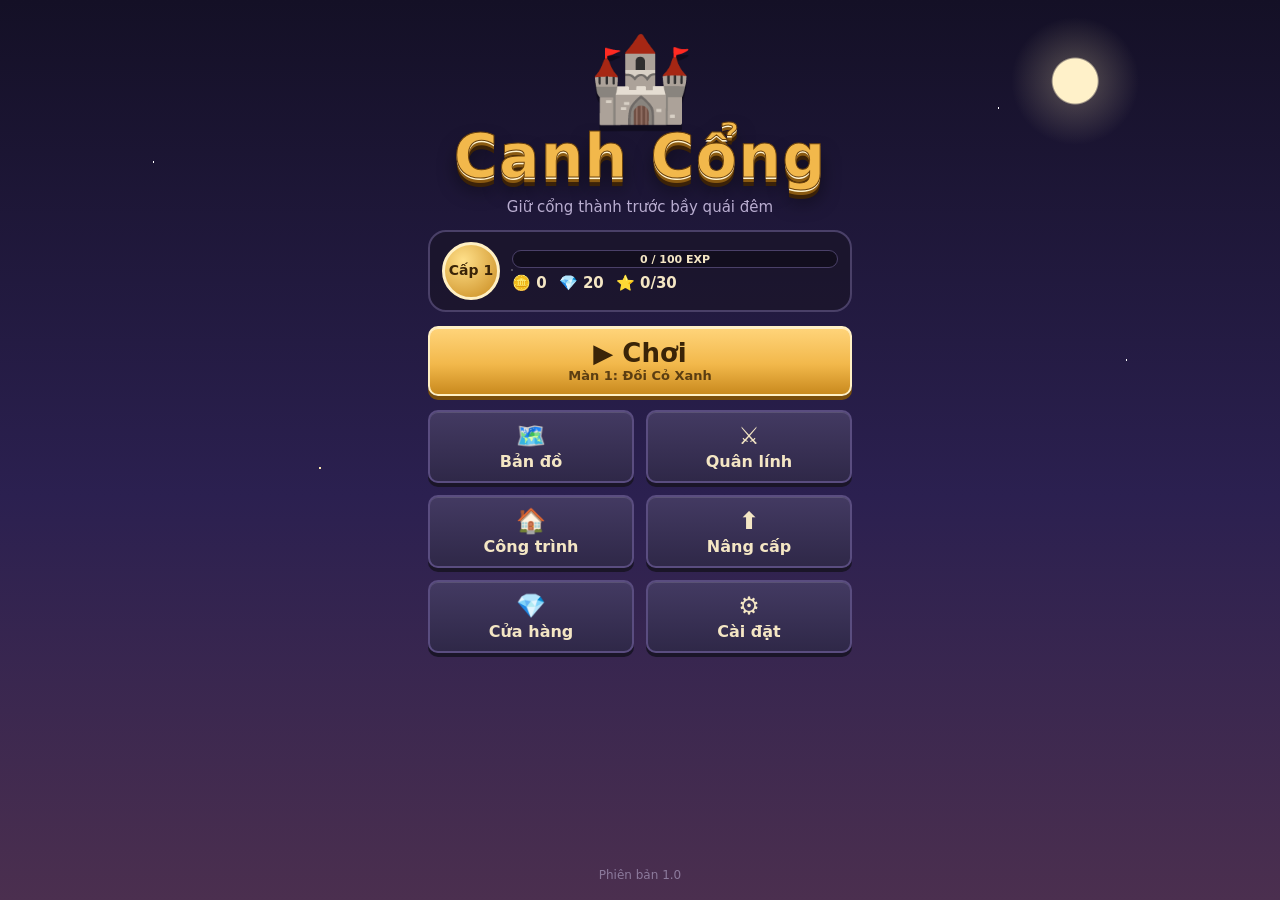
==== index.html @ d845ac56 "Add files via upload" ====
<!DOCTYPE html>
<html lang="vi">
<head>
  <meta charset="UTF-8">
  <meta name="viewport" content="width=device-width, initial-scale=1, maximum-scale=1, user-scalable=no, viewport-fit=cover">
  <meta name="theme-color" content="#1a1528">
  <meta name="description" content="Canh Cổng – game thủ thành chơi trên điện thoại">
  <meta name="mobile-web-app-capable" content="yes">
  <meta name="apple-mobile-web-app-capable" content="yes">
  <meta name="apple-mobile-web-app-status-bar-style" content="black-translucent">
  <meta name="apple-mobile-web-app-title" content="Canh Cổng">
  <title>Canh Cổng – Thủ Thành</title>
  <link rel="manifest" href="manifest.json">
  <link rel="icon" type="image/png" href="assets/icons/icon-192.png">
  <link rel="apple-touch-icon" href="assets/icons/icon-192.png">
  <link rel="stylesheet" href="style.css">
</head>
<body>
<div id="app">

  <!-- ============ MENU CHÍNH ============ -->
  <section id="screen-menu" class="screen active">
    <div class="sky"></div>
    <div class="menu-inner">
      <div class="logo">
        <div class="logo-gate">🏰</div>
        <h1>Canh Cổng</h1>
        <p class="subtitle">Giữ cổng thành trước bầy quái đêm</p>
      </div>
      <div class="player-card" id="menu-player"></div>
      <button class="btn btn-gold btn-play" data-action="play">
        <span>▶ Chơi</span><small id="play-sub"></small>
      </button>
      <div class="menu-grid">
        <button class="btn" data-action="open" data-target="screen-map"><span class="mi">🗺️</span>Bản đồ</button>
        <button class="btn" data-action="open" data-target="screen-units"><span class="mi">⚔️</span>Quân lính</button>
        <button class="btn" data-action="open" data-target="screen-buildings"><span class="mi">🏠</span>Công trình</button>
        <button class="btn" data-action="open" data-target="screen-upgrade"><span class="mi">⬆️</span>Nâng cấp</button>
        <button class="btn" data-action="open" data-target="screen-shop"><span class="mi">💎</span>Cửa hàng</button>
        <button class="btn" data-action="open" data-target="screen-settings"><span class="mi">⚙️</span>Cài đặt</button>
      </div>
      <p class="version">Phiên bản 1.0</p>
    </div>
  </section>

  <!-- ============ CÁC MÀN HÌNH PHỤ ============ -->
  <section id="screen-map" class="screen">
    <header class="screen-header"><button class="btn-back" data-action="back" aria-label="Quay lại">←</button><h2>Bản đồ chiến dịch</h2><div class="res-bar"></div></header>
    <div class="screen-body"><div class="stage-grid" id="map-list"></div></div>
  </section>

  <section id="screen-units" class="screen">
    <header class="screen-header"><button class="btn-back" data-action="back" aria-label="Quay lại">←</button><h2>Quân lính</h2><div class="res-bar"></div></header>
    <div class="screen-body" id="units-list"></div>
  </section>

  <section id="screen-buildings" class="screen">
    <header class="screen-header"><button class="btn-back" data-action="back" aria-label="Quay lại">←</button><h2>Công trình</h2><div class="res-bar"></div></header>
    <div class="screen-body" id="buildings-list"></div>
  </section>

  <section id="screen-upgrade" class="screen">
    <header class="screen-header"><button class="btn-back" data-action="back" aria-label="Quay lại">←</button><h2>Nâng cấp</h2><div class="res-bar"></div></header>
    <div class="screen-body" id="upgrade-list"></div>
  </section>

  <section id="screen-shop" class="screen">
    <header class="screen-header"><button class="btn-back" data-action="back" aria-label="Quay lại">←</button><h2>Cửa hàng</h2><div class="res-bar"></div></header>
    <div class="screen-body" id="shop-list"></div>
  </section>

  <section id="screen-settings" class="screen">
    <header class="screen-header"><button class="btn-back" data-action="back" aria-label="Quay lại">←</button><h2>Cài đặt</h2><div class="res-bar"></div></header>
    <div class="screen-body" id="settings-list"></div>
  </section>

  <!-- ============ TRONG TRẬN ============ -->
  <section id="screen-game" class="screen">
    <div id="hud-top">
      <div class="hud-hp"><span class="hud-ic">❤️</span>
        <div class="hpbar"><div class="hpbar-fill" id="hud-hp-fill"></div><span id="hud-hp-text">0/0</span></div>
      </div>
      <div class="hud-stat"><span class="hud-ic">🪙</span><b id="hud-gold">0</b></div>
      <div class="hud-stat"><span class="hud-ic">🌊</span><b id="hud-wave">0/0</b></div>
      <button class="hud-btn" id="btn-speed" data-action="speed" aria-label="Tốc độ">1x</button>
      <button class="hud-btn" id="btn-pause" data-action="pause" aria-label="Tạm dừng">⏸</button>
    </div>
    <div id="canvas-wrap">
      <canvas id="game-canvas"></canvas>
      <div id="wave-call" class="hidden"><button data-action="next-wave">⚔️ Gọi đợt sớm <small id="wave-countdown"></small></button></div>
      <div id="hint" class="hidden"></div>
      <div id="wave-banner"></div>
      <div id="boss-banner" class="hidden"></div>
    </div>
    <div id="hud-bottom">
      <div class="skill-row" id="skill-row"></div>
      <div class="unit-row" id="unit-row"></div>
    </div>
  </section>

  <!-- ============ LỚP PHỦ ============ -->
  <div id="overlay-pause" class="overlay hidden">
    <div class="panel">
      <h2>Tạm dừng</h2>
      <div class="col">
        <button class="btn btn-gold btn-big" data-action="resume">▶ Tiếp tục</button>
        <button class="btn" data-action="restart">↻ Chơi lại</button>
        <button class="btn" data-action="pause-settings">⚙️ Cài đặt</button>
        <button class="btn" data-action="home">🏠 Về menu</button>
      </div>
    </div>
  </div>

  <div id="overlay-result" class="overlay hidden"><div class="panel result" id="result-panel"></div></div>

  <div id="sheet" class="sheet-backdrop hidden"><div class="sheet" id="sheet-content"></div></div>

  <div id="confirm" class="overlay hidden">
    <div class="panel">
      <h2>Xác nhận</h2>
      <p id="confirm-text"></p>
      <div class="row">
        <button class="btn btn-danger" data-action="confirm-yes">Xoá</button>
        <button class="btn" data-action="confirm-no">Huỷ</button>
      </div>
    </div>
  </div>

  <div id="toast"></div>
</div>

<!-- Thứ tự nạp: dữ liệu → hệ thống → thực thể → giao diện → khởi động -->
<script src="js/config.js"></script>
<script src="js/save.js"></script>
<script src="js/player.js"></script>
<script src="js/audio.js"></script>
<script src="js/sprites.js"></script>
<script src="js/effects.js"></script>
<script src="js/map.js"></script>
<script src="js/gate.js"></script>
<script src="js/combat.js"></script>
<script src="js/enemies.js"></script>
<script src="js/units.js"></script>
<script src="js/buildings.js"></script>
<script src="js/waves.js"></script>
<script src="js/game.js"></script>
<script src="js/ui.js"></script>
<script src="js/main.js"></script>
</body>
</html>
---- style.css ----
/* =========================================================
 * CANH CỔNG – Giao diện
 * Chủ đề: pháo đài canh đêm – đá tím than, đèn lồng vàng, máu đỏ
 * ========================================================= */
:root {
  --ink: #1a1528;
  --stone: #2c2540;
  --stone-2: #3a3154;
  --stone-3: #4a4068;
  --lantern: #f2b84b;
  --lantern-deep: #c98a1e;
  --ember: #e6533c;
  --moss: #5f9b46;
  --frost: #8fd3ff;
  --parch: #f4e6c4;
  --muted: #b9add0;
  --radius-lg: 18px;
  --radius-sm: 10px;
  --font: "Nunito", "Segoe UI", system-ui, -apple-system, Roboto, "Helvetica Neue", Arial, sans-serif;
  --safe-t: env(safe-area-inset-top, 0px);
  --safe-b: env(safe-area-inset-bottom, 0px);
}

* { box-sizing: border-box; -webkit-tap-highlight-color: transparent; }
html, body {
  margin: 0; height: 100%; overflow: hidden; background: var(--ink); color: var(--parch);
  font-family: var(--font); overscroll-behavior: none;
  -webkit-user-select: none; user-select: none; -webkit-touch-callout: none;
}
body { position: fixed; inset: 0; }
#app { position: absolute; inset: 0; }
button { font-family: inherit; color: inherit; touch-action: manipulation; }
.hidden { display: none !important; }

/* ---------------- Màn hình ---------------- */
.screen { position: absolute; inset: 0; display: none; flex-direction: column; }
.screen.active { display: flex; }

/* ---------------- Nút chung ---------------- */
.btn {
  min-height: 48px; padding: 10px 16px; border-radius: var(--radius-sm);
  border: 2px solid #5a4d80; background: linear-gradient(#433a62, #2f2848);
  font-weight: 800; font-size: 16px; cursor: pointer; width: 100%;
  box-shadow: 0 4px 0 #1a1528, inset 0 1px 0 rgba(255,255,255,.12);
  transition: transform .06s;
}
.btn:active:not(:disabled) { transform: translateY(3px); box-shadow: 0 1px 0 #1a1528; }
.btn:disabled { opacity: .45; cursor: not-allowed; }
.btn:focus-visible, .ubtn:focus-visible, .sbtn:focus-visible { outline: 3px solid var(--frost); outline-offset: 2px; }
.btn-gold { background: linear-gradient(#ffd47a, var(--lantern) 55%, var(--lantern-deep)); border-color: #fff0c4; color: #3a2408; box-shadow: 0 4px 0 #7a4f0c, inset 0 1px 0 rgba(255,255,255,.6); }
.btn-gem { background: linear-gradient(#7fd3ff, #3d8bd9); border-color: #cdeeff; color: #08223a; width: auto; min-width: 86px; box-shadow: 0 4px 0 #17406a; }
.btn-danger { background: linear-gradient(#f07a63, var(--ember)); border-color: #ffc2b4; color: #fff; box-shadow: 0 4px 0 #7a2416; }
.btn-ghost { background: transparent; border-color: transparent; box-shadow: none; color: var(--muted); }
.btn-big { min-height: 58px; font-size: 20px; }

/* ---------------- Menu chính ---------------- */
.sky {
  position: absolute; inset: 0; z-index: 0;
  background:
    radial-gradient(2px 2px at 12% 18%, #fff 50%, transparent 51%),
    radial-gradient(2px 2px at 78% 12%, #fff 50%, transparent 51%),
    radial-gradient(1.5px 1.5px at 40% 30%, #fff 50%, transparent 51%),
    radial-gradient(1.5px 1.5px at 88% 40%, #fff 50%, transparent 51%),
    radial-gradient(2px 2px at 25% 52%, #ffe9b0 50%, transparent 51%),
    radial-gradient(1.5px 1.5px at 62% 60%, #fff 50%, transparent 51%),
    radial-gradient(circle at 84% 9%, #fff1c9 0 22px, rgba(255,236,180,.18) 24px, transparent 64px),
    linear-gradient(#141026 0%, #2b2050 55%, #4b2f4f 100%);
}
.menu-inner {
  position: relative; z-index: 1; flex: 1; overflow-y: auto;
  display: flex; flex-direction: column; align-items: center; gap: 14px;
  padding: calc(18px + var(--safe-t)) 18px calc(18px + var(--safe-b));
  width: 100%; max-width: 460px; margin: 0 auto;
}
.logo { text-align: center; margin-top: 2vh; }
.logo-gate { font-size: clamp(56px, 16vw, 84px); line-height: 1; filter: drop-shadow(0 6px 0 rgba(0,0,0,.35)); }
.logo h1 {
  margin: 6px 0 0; font-size: clamp(40px, 12vw, 60px); font-weight: 900; letter-spacing: .02em; line-height: 1;
  color: var(--lantern);
  text-shadow: 0 2px 0 #fff3cf, 0 5px 0 #8a5a12, 0 9px 0 #3b2208, 0 12px 18px rgba(0,0,0,.5);
  -webkit-text-stroke: 1px #6b420c;
}
.subtitle { margin: 12px 0 0; color: var(--muted); font-size: 15px; }

.player-card {
  width: 100%; display: flex; gap: 12px; align-items: center;
  background: rgba(26,21,40,.75); border: 2px solid var(--stone-3); border-radius: var(--radius-lg); padding: 10px 12px;
}
.pc-level {
  flex: none; width: 58px; height: 58px; border-radius: 50%; display: grid; place-items: center; text-align: center;
  background: radial-gradient(circle at 35% 30%, #ffe08a, var(--lantern-deep)); color: #3a2408; font-weight: 900; font-size: 14px; line-height: 1.1;
  border: 3px solid #fff0c4;
}
.pc-main { flex: 1; min-width: 0; }
.bar { position: relative; height: 18px; background: #120e1e; border-radius: 9px; overflow: hidden; border: 1px solid var(--stone-3); }
.bar-fill { height: 100%; background: linear-gradient(90deg, #6b5bd6, #a77bff); }
.bar span { position: absolute; inset: 0; display: grid; place-items: center; font-size: 11px; font-weight: 800; }
.pc-res { display: flex; gap: 12px; margin-top: 6px; font-weight: 800; font-size: 15px; flex-wrap: wrap; }

.btn-play { display: flex; flex-direction: column; align-items: center; min-height: 70px; font-size: 26px; font-weight: 900; }
.btn-play small { font-size: 13px; font-weight: 700; opacity: .8; }
.menu-grid { width: 100%; display: grid; grid-template-columns: 1fr 1fr; gap: 12px; }
.menu-grid .btn { display: flex; flex-direction: column; align-items: center; gap: 2px; min-height: 72px; }
.mi { font-size: 24px; }
.version { color: var(--muted); font-size: 12px; opacity: .6; margin: auto 0 0; }

/* ---------------- Màn hình phụ ---------------- */
.screen:not(#screen-menu):not(#screen-game) { background: linear-gradient(#211a35, var(--ink)); }
.screen-header {
  display: flex; align-items: center; gap: 10px; flex: none;
  padding: calc(10px + var(--safe-t)) 12px 10px; background: var(--stone); border-bottom: 3px solid #120e1e;
}
.screen-header h2 { margin: 0; flex: 1; font-size: clamp(18px, 5vw, 22px); font-weight: 900; color: var(--lantern); white-space: nowrap; overflow: hidden; text-overflow: ellipsis; }
.btn-back { flex: none; width: 46px; height: 46px; border-radius: 12px; border: 2px solid var(--stone-3); background: var(--stone-2); font-size: 22px; font-weight: 900; cursor: pointer; }
.res-bar { display: flex; flex-direction: column; align-items: flex-end; font-weight: 800; font-size: 13px; line-height: 1.35; }
.screen-body {
  flex: 1; overflow-y: auto; -webkit-overflow-scrolling: touch; overscroll-behavior: contain;
  padding: 14px 14px calc(24px + var(--safe-b)); display: flex; flex-direction: column; gap: 12px;
  width: 100%; max-width: 640px; margin: 0 auto;
}

.card { background: var(--stone); border: 2px solid var(--stone-3); border-radius: var(--radius-lg); padding: 14px; display: flex; flex-direction: column; gap: 10px; }
.card h3 { margin: 0; font-size: 18px; font-weight: 900; }
.card-head { display: flex; gap: 12px; align-items: center; }
.token { flex: none; width: 52px; height: 52px; border-radius: 50%; display: grid; place-items: center; font-size: 28px; border: 3px solid var(--parch); box-shadow: 0 3px 0 rgba(0,0,0,.35); }
.token.square { border-radius: 14px; }
.muted { margin: 2px 0 0; color: var(--muted); font-size: 13px; }
.desc { margin: 0; font-size: 14px; line-height: 1.45; }
.small { margin: 0; font-size: 13px; line-height: 1.55; color: #ddd2ee; }
.note { margin: 0; font-size: 13px; color: var(--muted); line-height: 1.5; }
.stats { display: grid; grid-template-columns: 1fr 1fr; gap: 6px; }
.stat { display: flex; justify-content: space-between; gap: 6px; background: #221c33; border-radius: 8px; padding: 6px 8px; font-size: 13px; }
.stat b em { color: #8ef08e; font-style: normal; }
.grow { flex: 1; min-width: 0; }
.row { display: flex; gap: 10px; }
.col { display: flex; flex-direction: column; gap: 10px; }
.shop-item { flex-direction: row; align-items: center; }

/* Bản đồ chiến dịch */
.stage-grid { display: grid; grid-template-columns: repeat(auto-fill, minmax(140px, 1fr)); gap: 12px; }
.stage-card {
  position: relative; display: flex; flex-direction: column; align-items: center; gap: 4px; padding: 14px 8px 12px;
  border-radius: var(--radius-lg); border: 2px solid var(--stone-3); background: linear-gradient(#3b3258, #2a2342);
  cursor: pointer; text-align: center; box-shadow: 0 4px 0 #120e1e;
}
.stage-card.cleared { border-color: #a7852e; }
.stage-card.locked { opacity: .5; cursor: not-allowed; }
.stage-no { position: absolute; top: 8px; left: 10px; font-weight: 900; color: var(--lantern); font-size: 15px; }
.stage-icon { font-size: 36px; }
.stage-name { font-weight: 900; font-size: 15px; }
.stage-meta { font-size: 12px; color: var(--muted); }
.stage-stars { font-size: 13px; letter-spacing: 1px; }

/* Cài đặt */
.setting-row { display: flex; justify-content: space-between; align-items: center; min-height: 52px; background: none; border: 0; font-size: 16px; font-weight: 800; cursor: pointer; padding: 4px 2px; border-bottom: 1px solid var(--stone-3); }
.setting-row:last-child { border-bottom: 0; }
.switch { width: 52px; height: 30px; border-radius: 15px; background: #514769; position: relative; transition: background .15s; }
.switch i { position: absolute; top: 3px; left: 3px; width: 24px; height: 24px; border-radius: 50%; background: #fff; transition: left .15s; }
.switch.on { background: var(--moss); }
.switch.on i { left: 25px; }

/* ---------------- Trong trận ---------------- */
#screen-game { background: #120e1e; }
#hud-top {
  flex: none; display: flex; align-items: center; gap: 6px;
  padding: calc(6px + var(--safe-t)) 8px 6px; background: linear-gradient(#2c2540, #221c33); border-bottom: 3px solid #120e1e;
}
.hud-hp { flex: 1.6; display: flex; align-items: center; gap: 4px; min-width: 0; }
.hud-ic { font-size: 18px; }
.hpbar { position: relative; flex: 1; height: 24px; border-radius: 12px; background: #120e1e; border: 2px solid var(--stone-3); overflow: hidden; min-width: 60px; }
.hpbar-fill { height: 100%; width: 100%; background: #5ad35a; transition: width .2s; }
#hud-hp-text { position: absolute; inset: 0; display: grid; place-items: center; font-size: 11px; white-space: nowrap; font-weight: 900; text-shadow: 0 1px 2px #000; }
.hud-stat { flex: 1; display: flex; align-items: center; justify-content: center; gap: 3px; background: #1a1528; border-radius: 12px; height: 32px; padding: 0 6px; font-size: 15px; min-width: 0; }
.hud-stat b { font-weight: 900; }
.hud-btn { flex: none; width: 42px; height: 40px; border-radius: 12px; border: 2px solid var(--stone-3); background: var(--stone-2); font-weight: 900; font-size: 16px; cursor: pointer; }
.hud-btn.on { background: var(--lantern); color: #3a2408; border-color: #fff0c4; }

#canvas-wrap { position: relative; flex: 1; min-height: 0; overflow: hidden; }
#game-canvas { position: absolute; inset: 0; display: block; touch-action: none; }

#wave-call { position: absolute; top: 10px; left: 50%; transform: translateX(-50%); z-index: 3; }
#wave-call button {
  min-height: 44px; padding: 8px 16px; border-radius: 22px; border: 2px solid #ffc2b4; cursor: pointer;
  background: linear-gradient(#f07a63, var(--ember)); color: #fff; font-weight: 900; font-size: 14px; white-space: nowrap; box-shadow: 0 4px 0 #7a2416;
  animation: nudge 1.4s ease-in-out infinite;
}
@keyframes nudge { 50% { transform: scale(1.06); } }
#hint {
  position: absolute; bottom: 10px; left: 50%; transform: translateX(-50%); z-index: 3; width: max-content; max-width: 92%;
  background: rgba(18,14,30,.85); border: 1px solid var(--stone-3); border-radius: 14px; padding: 8px 14px; font-size: 13px; font-weight: 700; text-align: center; pointer-events: none;
}
#wave-banner {
  position: absolute; top: 38%; left: 0; right: 0; text-align: center; z-index: 2; pointer-events: none;
  font-size: clamp(30px, 9vw, 48px); font-weight: 900; color: var(--lantern); opacity: 0;
  text-shadow: 0 3px 0 #6b420c, 0 6px 16px rgba(0,0,0,.6);
}
#wave-banner.show { animation: banner 1.4s ease-out forwards; }
@keyframes banner { 0% { opacity: 0; transform: scale(1.6); } 15% { opacity: 1; transform: scale(1); } 80% { opacity: 1; } 100% { opacity: 0; } }
#boss-banner {
  position: absolute; top: 30%; left: 0; right: 0; z-index: 4; pointer-events: none; text-align: center;
  padding: 16px; background: linear-gradient(90deg, transparent, rgba(120,20,60,.9), transparent);
  font-size: clamp(22px, 7vw, 34px); font-weight: 900; color: #ffd6e8; text-shadow: 0 2px 0 #3b0018;
}
#boss-banner small { display: block; font-size: 16px; color: #ffb3d1; }
#boss-banner.show { animation: boss 2.6s ease-out forwards; }
@keyframes boss { 0% { opacity: 0; transform: scaleY(0); } 10% { opacity: 1; transform: scaleY(1); } 20%, 40%, 60% { filter: brightness(1.6); } 30%, 50% { filter: brightness(1); } 85% { opacity: 1; } 100% { opacity: 0; } }

#hud-bottom {
  flex: none; padding: 6px 6px calc(6px + var(--safe-b)); background: linear-gradient(#221c33, #1a1528); border-top: 3px solid #120e1e;
  display: flex; flex-direction: column; gap: 6px;
}
.skill-row, .unit-row { display: grid; grid-auto-flow: column; grid-auto-columns: 1fr; gap: 6px; }
.sbtn, .ubtn {
  position: relative; overflow: hidden; display: flex; flex-direction: column; align-items: center; justify-content: center;
  border-radius: 12px; border: 2px solid var(--stone-3); background: var(--stone-2); cursor: pointer; padding: 2px; min-width: 0;
  box-shadow: 0 3px 0 #120e1e;
}
.sbtn { height: clamp(46px, 7vh, 56px); }
.ubtn { height: clamp(58px, 9.5vh, 76px); border-color: var(--c, var(--stone-3)); background: linear-gradient(#3e3560, #2c2540); }
.sbtn:active, .ubtn:active { transform: translateY(2px); box-shadow: 0 1px 0 #120e1e; }
.sbtn .ic { font-size: 20px; line-height: 1.1; }
.ubtn .ic { font-size: clamp(22px, 4vh, 30px); line-height: 1.1; }
.sbtn .nm, .ubtn .nm { font-size: 11px; font-weight: 800; white-space: nowrap; overflow: hidden; text-overflow: ellipsis; max-width: 100%; }
.ubtn .cost { font-size: 12px; font-weight: 900; color: var(--lantern); }
.ubtn.disabled, .sbtn.disabled { filter: grayscale(.8) brightness(.7); }
.ubtn-build { --c: var(--lantern); }
.ubtn.on, .sbtn.on { background: linear-gradient(#ffd47a, var(--lantern-deep)); color: #3a2408; border-color: #fff0c4; filter: none; }
.ubtn.on .cost { color: #3a2408; }
.sbtn .cd { position: absolute; left: 0; right: 0; bottom: 0; height: var(--cd, 0%); background: rgba(10,8,20,.7); pointer-events: none; }

/* ---------------- Lớp phủ ---------------- */
.overlay { position: absolute; inset: 0; z-index: 20; display: grid; place-items: center; background: rgba(10,8,20,.72); padding: 20px; }
.panel {
  width: 100%; max-width: 360px; background: var(--stone); border: 3px solid var(--stone-3); border-radius: 22px; padding: 22px 18px;
  text-align: center; display: flex; flex-direction: column; gap: 12px; box-shadow: 0 12px 40px rgba(0,0,0,.5);
  animation: pop .25s ease-out;
}
@keyframes pop { from { transform: scale(.85); opacity: 0; } }
.panel h2 { margin: 0; font-size: 28px; font-weight: 900; color: var(--lantern); }
.panel p { margin: 0; line-height: 1.5; }
.result.win { border-color: var(--lantern); }
.result.win h2 { font-size: 36px; text-shadow: 0 3px 0 #6b420c; }
.result.lose { border-color: var(--ember); }
.result.lose h2 { color: var(--ember); font-size: 36px; }
.lose-sub { color: #ffb4a6; font-weight: 800; }
.big-stars { display: flex; justify-content: center; gap: 6px; font-size: 48px; }
.big-stars span { filter: grayscale(1) brightness(.4); }
.big-stars span.got { filter: none; animation: star .5s backwards; }
@keyframes star { from { transform: scale(2.4) rotate(-40deg); opacity: 0; } }
.reward { display: flex; justify-content: space-between; background: #221c33; border-radius: 10px; padding: 10px 14px; font-weight: 800; }
.reward b { color: var(--lantern); }
.levelup { color: #a8f08a; font-weight: 900; }

.sheet-backdrop { position: absolute; inset: 0; z-index: 15; background: rgba(10,8,20,.5); display: flex; align-items: flex-end; justify-content: center; }
.sheet {
  width: 100%; max-width: 520px; max-height: 80%; overflow-y: auto; background: var(--stone); border: 3px solid var(--stone-3); border-bottom: 0;
  border-radius: 22px 22px 0 0; padding: 18px 14px calc(14px + var(--safe-b)); display: flex; flex-direction: column; gap: 10px;
  animation: slideup .2s ease-out;
}
@keyframes slideup { from { transform: translateY(40%); opacity: .4; } }
.sheet h3 { margin: 0; font-size: 20px; font-weight: 900; color: var(--lantern); }
.build-list { display: flex; flex-direction: column; gap: 8px; }
.build-opt {
  display: flex; align-items: center; gap: 12px; text-align: left; min-height: 64px; padding: 8px 10px;
  border-radius: 14px; border: 2px solid var(--stone-3); background: var(--stone-2); cursor: pointer;
}
.build-opt:disabled { opacity: .45; }
.build-opt .token { width: 46px; height: 46px; font-size: 24px; }
.build-opt b { display: block; font-size: 16px; }
.build-opt small { display: block; font-size: 12px; color: var(--muted); }
.price { font-weight: 900; color: var(--lantern); white-space: nowrap; }

#toast {
  position: absolute; left: 50%; top: calc(64px + var(--safe-t)); transform: translate(-50%, -20px); z-index: 30;
  background: rgba(18,14,30,.95); border: 2px solid var(--lantern); border-radius: 14px; padding: 10px 16px;
  font-weight: 800; font-size: 14px; opacity: 0; pointer-events: none; transition: opacity .2s, transform .2s; max-width: 90%; text-align: center;
}
#toast.show { opacity: 1; transform: translate(-50%, 0); }

/* ---------------- Màn hình rất nhỏ (320px) ---------------- */
@media (max-width: 360px) {
  .hud-stat { font-size: 13px; padding: 0 4px; }
  .hud-btn { width: 38px; }
  .hud-ic { font-size: 15px; }
  .sbtn .nm, .ubtn .nm { font-size: 10px; }
  .menu-grid .btn { min-height: 62px; font-size: 14px; }
}
@media (max-height: 600px) {
  .logo-gate { font-size: 44px; }
  .logo h1 { font-size: 36px; }
  .subtitle { display: none; }
}
/* Desktop: giữ khung giống điện thoại cho dễ nhìn */
@media (min-width: 900px) {
  #hud-top, #hud-bottom { padding-left: max(8px, calc(50% - 300px)); padding-right: max(8px, calc(50% - 300px)); }
}
@media (prefers-reduced-motion: reduce) {
  *, *::before, *::after { animation-duration: .01ms !important; animation-iteration-count: 1 !important; transition: none !important; }
}
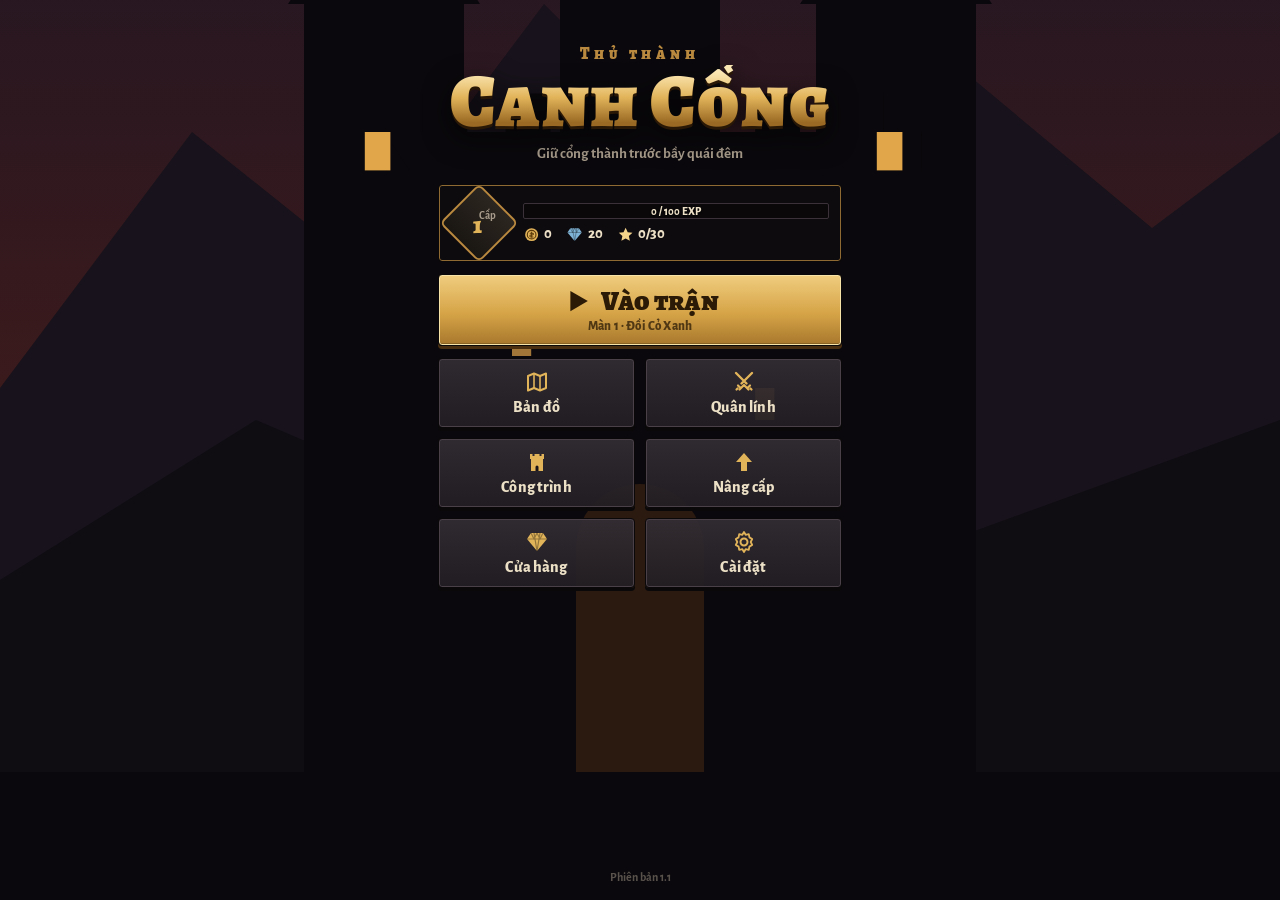
==== commit ca8c8867: "Add files via upload" ====
--- a/index.html
+++ b/index.html
@@ -3,7 +3,7 @@
 <head>
   <meta charset="UTF-8">
   <meta name="viewport" content="width=device-width, initial-scale=1, maximum-scale=1, user-scalable=no, viewport-fit=cover">
-  <meta name="theme-color" content="#1a1528">
+  <meta name="theme-color" content="#0f0d10">
   <meta name="description" content="Canh Cổng – game thủ thành chơi trên điện thoại">
   <meta name="mobile-web-app-capable" content="yes">
   <meta name="apple-mobile-web-app-capable" content="yes">
@@ -13,6 +13,7 @@
   <link rel="manifest" href="manifest.json">
   <link rel="icon" type="image/png" href="assets/icons/icon-192.png">
   <link rel="apple-touch-icon" href="assets/icons/icon-192.png">
+  <link rel="preload" href="assets/fonts/AlegreyaSC-Black.woff2" as="font" type="font/woff2" crossorigin>
   <link rel="stylesheet" href="style.css">
 </head>
 <body>
@@ -20,74 +21,100 @@
 
   <!-- ============ MENU CHÍNH ============ -->
   <section id="screen-menu" class="screen active">
-    <div class="sky"></div>
+    <svg class="menu-scene" viewBox="0 0 400 800" preserveAspectRatio="xMidYMax slice" aria-hidden="true">
+      <defs>
+        <linearGradient id="sky" x1="0" y1="0" x2="0" y2="1">
+          <stop offset="0" stop-color="#0b0a12"/><stop offset=".55" stop-color="#1c1524"/><stop offset=".8" stop-color="#3b1a1c"/><stop offset="1" stop-color="#5a2618"/>
+        </linearGradient>
+        <radialGradient id="moonGlow"><stop offset="0" stop-color="#f3e6c8" stop-opacity=".35"/><stop offset="1" stop-color="#f3e6c8" stop-opacity="0"/></radialGradient>
+      </defs>
+      <rect width="400" height="800" fill="url(#sky)"/>
+      <circle cx="330" cy="64" r="80" fill="url(#moonGlow)"/>
+      <circle cx="330" cy="64" r="22" fill="#e9dcc0"/>
+      <circle cx="323" cy="58" r="5" fill="#d6c7a6"/><circle cx="337" cy="72" r="3" fill="#d6c7a6"/>
+      <path d="M0 640 L60 560 L110 600 L170 520 L240 590 L300 540 L360 590 L400 560 V800 H0Z" fill="#17121b"/>
+      <path d="M0 700 L80 650 L150 680 L220 640 L290 690 L400 650 V800 H0Z" fill="#0f0c12"/>
+      <g fill="#0a080c">
+        <rect x="120" y="560" width="160" height="200"/>
+        <rect x="95" y="520" width="50" height="240"/><rect x="255" y="520" width="50" height="240"/>
+        <rect x="175" y="470" width="50" height="120"/>
+        <path d="M90 520 h60 l-30 -46z M250 520 h60 l-30 -46z M170 470 h60 l-30 -52z"/>
+        <path d="M120 560 h12 v-12 h14 v12 h12 v-12 h14 v12 h12 v-12 h14 v12 h12 v-12 h14 v12 h12 v-12 h14 v12 h12 v-12 h14 v12 h12 v12 h-160z"/>
+      </g>
+      <g fill="#e2a64a">
+        <rect x="114" y="560" width="8" height="12"/><rect x="274" y="560" width="8" height="12"/>
+        <rect x="196" y="500" width="8" height="12"/><rect x="160" y="620" width="6" height="10" opacity=".7"/><rect x="236" y="640" width="6" height="10" opacity=".7"/>
+      </g>
+      <path d="M180 760 v-70 a20 20 0 0 1 40 0 v70z" fill="#2a1a10"/>
+      <path d="M0 760 H400 V800 H0Z" fill="#0a080c"/>
+    </svg>
     <div class="menu-inner">
       <div class="logo">
-        <div class="logo-gate">🏰</div>
+        <p class="logo-kicker">Thủ thành</p>
         <h1>Canh Cổng</h1>
         <p class="subtitle">Giữ cổng thành trước bầy quái đêm</p>
       </div>
       <div class="player-card" id="menu-player"></div>
       <button class="btn btn-gold btn-play" data-action="play">
-        <span>▶ Chơi</span><small id="play-sub"></small>
+        <span class="play-main" data-icon="play">Vào trận</span><small id="play-sub"></small>
       </button>
       <div class="menu-grid">
-        <button class="btn" data-action="open" data-target="screen-map"><span class="mi">🗺️</span>Bản đồ</button>
-        <button class="btn" data-action="open" data-target="screen-units"><span class="mi">⚔️</span>Quân lính</button>
-        <button class="btn" data-action="open" data-target="screen-buildings"><span class="mi">🏠</span>Công trình</button>
-        <button class="btn" data-action="open" data-target="screen-upgrade"><span class="mi">⬆️</span>Nâng cấp</button>
-        <button class="btn" data-action="open" data-target="screen-shop"><span class="mi">💎</span>Cửa hàng</button>
-        <button class="btn" data-action="open" data-target="screen-settings"><span class="mi">⚙️</span>Cài đặt</button>
+        <button class="btn" data-action="open" data-target="screen-map" data-icon="map"><span>Bản đồ</span></button>
+        <button class="btn" data-action="open" data-target="screen-units" data-icon="swords"><span>Quân lính</span></button>
+        <button class="btn" data-action="open" data-target="screen-buildings" data-icon="tower"><span>Công trình</span></button>
+        <button class="btn" data-action="open" data-target="screen-upgrade" data-icon="up"><span>Nâng cấp</span></button>
+        <button class="btn" data-action="open" data-target="screen-shop" data-icon="gem"><span>Cửa hàng</span></button>
+        <button class="btn" data-action="open" data-target="screen-settings" data-icon="gear"><span>Cài đặt</span></button>
       </div>
-      <p class="version">Phiên bản 1.0</p>
+      <p class="version">Phiên bản 1.1</p>
     </div>
   </section>
 
   <!-- ============ CÁC MÀN HÌNH PHỤ ============ -->
   <section id="screen-map" class="screen">
-    <header class="screen-header"><button class="btn-back" data-action="back" aria-label="Quay lại">←</button><h2>Bản đồ chiến dịch</h2><div class="res-bar"></div></header>
+    <header class="screen-header"><button class="btn-back" data-action="back" aria-label="Quay lại" data-icon="back"></button><h2>Bản đồ chiến dịch</h2><div class="res-bar"></div></header>
     <div class="screen-body"><div class="stage-grid" id="map-list"></div></div>
   </section>
 
   <section id="screen-units" class="screen">
-    <header class="screen-header"><button class="btn-back" data-action="back" aria-label="Quay lại">←</button><h2>Quân lính</h2><div class="res-bar"></div></header>
+    <header class="screen-header"><button class="btn-back" data-action="back" aria-label="Quay lại" data-icon="back"></button><h2>Quân lính</h2><div class="res-bar"></div></header>
     <div class="screen-body" id="units-list"></div>
   </section>
 
   <section id="screen-buildings" class="screen">
-    <header class="screen-header"><button class="btn-back" data-action="back" aria-label="Quay lại">←</button><h2>Công trình</h2><div class="res-bar"></div></header>
+    <header class="screen-header"><button class="btn-back" data-action="back" aria-label="Quay lại" data-icon="back"></button><h2>Công trình</h2><div class="res-bar"></div></header>
     <div class="screen-body" id="buildings-list"></div>
   </section>
 
   <section id="screen-upgrade" class="screen">
-    <header class="screen-header"><button class="btn-back" data-action="back" aria-label="Quay lại">←</button><h2>Nâng cấp</h2><div class="res-bar"></div></header>
+    <header class="screen-header"><button class="btn-back" data-action="back" aria-label="Quay lại" data-icon="back"></button><h2>Nâng cấp</h2><div class="res-bar"></div></header>
     <div class="screen-body" id="upgrade-list"></div>
   </section>
 
   <section id="screen-shop" class="screen">
-    <header class="screen-header"><button class="btn-back" data-action="back" aria-label="Quay lại">←</button><h2>Cửa hàng</h2><div class="res-bar"></div></header>
+    <header class="screen-header"><button class="btn-back" data-action="back" aria-label="Quay lại" data-icon="back"></button><h2>Cửa hàng</h2><div class="res-bar"></div></header>
     <div class="screen-body" id="shop-list"></div>
   </section>
 
   <section id="screen-settings" class="screen">
-    <header class="screen-header"><button class="btn-back" data-action="back" aria-label="Quay lại">←</button><h2>Cài đặt</h2><div class="res-bar"></div></header>
+    <header class="screen-header"><button class="btn-back" data-action="back" aria-label="Quay lại" data-icon="back"></button><h2>Cài đặt</h2><div class="res-bar"></div></header>
     <div class="screen-body" id="settings-list"></div>
   </section>
 
   <!-- ============ TRONG TRẬN ============ -->
   <section id="screen-game" class="screen">
     <div id="hud-top">
-      <div class="hud-hp"><span class="hud-ic">❤️</span>
-        <div class="hpbar"><div class="hpbar-fill" id="hud-hp-fill"></div><span id="hud-hp-text">0/0</span></div>
+      <div class="hud-hp"><span class="hud-ic hp" data-icon="heart"></span>
+        <div class="hpbar"><div class="hpbar-fill ok" id="hud-hp-fill"></div><span id="hud-hp-text">0</span></div>
       </div>
-      <div class="hud-stat"><span class="hud-ic">🪙</span><b id="hud-gold">0</b></div>
-      <div class="hud-stat"><span class="hud-ic">🌊</span><b id="hud-wave">0/0</b></div>
-      <button class="hud-btn" id="btn-speed" data-action="speed" aria-label="Tốc độ">1x</button>
-      <button class="hud-btn" id="btn-pause" data-action="pause" aria-label="Tạm dừng">⏸</button>
+      <div class="hud-stat gold"><span class="hud-ic" data-icon="coin"></span><b id="hud-gold">0</b></div>
+      <div class="hud-stat wave"><span class="hud-ic" data-icon="skull"></span><b id="hud-wave">0/0</b></div>
+      <button class="hud-btn" id="btn-speed" data-action="speed" aria-label="Tốc độ" data-icon="fast"><b>1x</b></button>
+      <button class="hud-btn" id="btn-pause" data-action="pause" aria-label="Tạm dừng" data-icon="pause"></button>
     </div>
     <div id="canvas-wrap">
       <canvas id="game-canvas"></canvas>
-      <div id="wave-call" class="hidden"><button data-action="next-wave">⚔️ Gọi đợt sớm <small id="wave-countdown"></small></button></div>
+      <div id="wave-call" class="hidden"><button data-action="next-wave" data-icon="swords"><span>Gọi đợt sớm</span><small id="wave-countdown"></small></button></div>
       <div id="hint" class="hidden"></div>
       <div id="wave-banner"></div>
       <div id="boss-banner" class="hidden"></div>
@@ -103,10 +130,10 @@
     <div class="panel">
       <h2>Tạm dừng</h2>
       <div class="col">
-        <button class="btn btn-gold btn-big" data-action="resume">▶ Tiếp tục</button>
-        <button class="btn" data-action="restart">↻ Chơi lại</button>
-        <button class="btn" data-action="pause-settings">⚙️ Cài đặt</button>
-        <button class="btn" data-action="home">🏠 Về menu</button>
+        <button class="btn btn-gold btn-big" data-action="resume" data-icon="play"><span>Tiếp tục</span></button>
+        <button class="btn" data-action="restart" data-icon="restart"><span>Chơi lại</span></button>
+        <button class="btn" data-action="pause-settings" data-icon="gear"><span>Cài đặt</span></button>
+        <button class="btn" data-action="home" data-icon="home"><span>Về menu</span></button>
       </div>
     </div>
   </div>
@@ -134,7 +161,9 @@
 <script src="js/save.js"></script>
 <script src="js/player.js"></script>
 <script src="js/audio.js"></script>
+<script src="js/icons.js"></script>
 <script src="js/sprites.js"></script>
+<script src="js/art.js"></script>
 <script src="js/effects.js"></script>
 <script src="js/map.js"></script>
 <script src="js/gate.js"></script>
--- a/style.css
+++ b/style.css
@@ -1,299 +1,375 @@
 /* =========================================================
  * CANH CỔNG – Giao diện
- * Chủ đề: pháo đài canh đêm – đá tím than, đèn lồng vàng, máu đỏ
+ * Chủ đề: thành trì canh đêm – sắt đen, viền đồng, chữ khắc
  * ========================================================= */
+@font-face { font-family: "Alegreya SC"; src: url("assets/fonts/AlegreyaSC-Black.woff2") format("woff2"); font-weight: 900; font-display: swap; }
+@font-face { font-family: "Alegreya Sans"; src: url("assets/fonts/AlegreyaSans-Bold.woff2") format("woff2"); font-weight: 700; font-display: swap; }
+@font-face { font-family: "Alegreya Sans"; src: url("assets/fonts/AlegreyaSans-ExtraBold.woff2") format("woff2"); font-weight: 800; font-display: swap; }
+
 :root {
-  --ink: #1a1528;
-  --stone: #2c2540;
-  --stone-2: #3a3154;
-  --stone-3: #4a4068;
-  --lantern: #f2b84b;
-  --lantern-deep: #c98a1e;
-  --ember: #e6533c;
-  --moss: #5f9b46;
-  --frost: #8fd3ff;
-  --parch: #f4e6c4;
-  --muted: #b9add0;
-  --radius-lg: 18px;
-  --radius-sm: 10px;
-  --font: "Nunito", "Segoe UI", system-ui, -apple-system, Roboto, "Helvetica Neue", Arial, sans-serif;
+  --bg: #0f0d10;
+  --iron: #1d1a1e;
+  --iron-2: #262226;
+  --iron-3: #39323a;
+  --edge: #0a0809;
+  --bronze: #8f6a32;
+  --bronze-hi: #b8893f;
+  --gold: #e2b45a;
+  --gold-hi: #f3d28a;
+  --blood: #8e2a22;
+  --blood-hi: #c0453a;
+  --frost: #7fb3d5;
+  --moss: #6f9a4a;
+  --parch: #ece0c6;
+  --muted: #a89c8c;
+  --display: "Alegreya SC", "Palatino Linotype", Georgia, serif;
+  --ui: "Alegreya Sans", "Segoe UI", system-ui, -apple-system, Roboto, sans-serif;
+  --r: 4px;
   --safe-t: env(safe-area-inset-top, 0px);
   --safe-b: env(safe-area-inset-bottom, 0px);
 }
 
 * { box-sizing: border-box; -webkit-tap-highlight-color: transparent; }
 html, body {
-  margin: 0; height: 100%; overflow: hidden; background: var(--ink); color: var(--parch);
-  font-family: var(--font); overscroll-behavior: none;
+  margin: 0; height: 100%; overflow: hidden; background: var(--bg); color: var(--parch);
+  font-family: var(--ui); font-weight: 700; overscroll-behavior: none;
   -webkit-user-select: none; user-select: none; -webkit-touch-callout: none;
 }
 body { position: fixed; inset: 0; }
 #app { position: absolute; inset: 0; }
 button { font-family: inherit; color: inherit; touch-action: manipulation; }
 .hidden { display: none !important; }
+.ico { width: 1.15em; height: 1.15em; flex: none; display: inline-block; vertical-align: -0.2em; }
 
 /* ---------------- Màn hình ---------------- */
 .screen { position: absolute; inset: 0; display: none; flex-direction: column; }
 .screen.active { display: flex; }
 
-/* ---------------- Nút chung ---------------- */
+/* ---------------- Nút ---------------- */
 .btn {
-  min-height: 48px; padding: 10px 16px; border-radius: var(--radius-sm);
-  border: 2px solid #5a4d80; background: linear-gradient(#433a62, #2f2848);
-  font-weight: 800; font-size: 16px; cursor: pointer; width: 100%;
-  box-shadow: 0 4px 0 #1a1528, inset 0 1px 0 rgba(255,255,255,.12);
+  display: inline-flex; align-items: center; justify-content: center; gap: 8px;
+  min-height: 48px; padding: 10px 14px; width: 100%; cursor: pointer;
+  border-radius: var(--r); border: 1px solid var(--edge);
+  background: linear-gradient(#332d34, #221e23);
+  box-shadow: inset 0 0 0 1px #4a4048, inset 0 1px 0 rgba(255,255,255,.08), 0 3px 0 var(--edge);
+  font-size: 16px; font-weight: 800; letter-spacing: .01em;
   transition: transform .06s;
 }
-.btn:active:not(:disabled) { transform: translateY(3px); box-shadow: 0 1px 0 #1a1528; }
+.btn .ico { color: var(--gold); }
+.btn:active:not(:disabled) { transform: translateY(2px); box-shadow: inset 0 0 0 1px #4a4048, 0 1px 0 var(--edge); }
 .btn:disabled { opacity: .45; cursor: not-allowed; }
-.btn:focus-visible, .ubtn:focus-visible, .sbtn:focus-visible { outline: 3px solid var(--frost); outline-offset: 2px; }
-.btn-gold { background: linear-gradient(#ffd47a, var(--lantern) 55%, var(--lantern-deep)); border-color: #fff0c4; color: #3a2408; box-shadow: 0 4px 0 #7a4f0c, inset 0 1px 0 rgba(255,255,255,.6); }
-.btn-gem { background: linear-gradient(#7fd3ff, #3d8bd9); border-color: #cdeeff; color: #08223a; width: auto; min-width: 86px; box-shadow: 0 4px 0 #17406a; }
-.btn-danger { background: linear-gradient(#f07a63, var(--ember)); border-color: #ffc2b4; color: #fff; box-shadow: 0 4px 0 #7a2416; }
-.btn-ghost { background: transparent; border-color: transparent; box-shadow: none; color: var(--muted); }
-.btn-big { min-height: 58px; font-size: 20px; }
+.btn:focus-visible, .ubtn:focus-visible, .sbtn:focus-visible, .hud-btn:focus-visible, .stage-card:focus-visible { outline: 2px solid var(--frost); outline-offset: 2px; }
+.btn-gold {
+  color: #2a1a06; background: linear-gradient(#f0cd7f, #d6a447 55%, #a8772c);
+  box-shadow: inset 0 0 0 1px #f7e2a8, inset 0 -2px 0 rgba(0,0,0,.2), 0 3px 0 #4a3010;
+}
+.btn-gold .ico { color: #2a1a06; }
+.btn-gold:active:not(:disabled) { box-shadow: inset 0 0 0 1px #f7e2a8, 0 1px 0 #4a3010; }
+.btn-gold .price { display: inline-flex; align-items: center; gap: 3px; margin-left: auto; padding-left: 10px; border-left: 1px solid rgba(42,26,6,.35); }
+.btn-gem { width: auto; min-width: 84px; color: #0c1c2a; background: linear-gradient(#a9d3ee, #5f97c0); box-shadow: inset 0 0 0 1px #d6ecfa, 0 3px 0 #1c3346; }
+.btn-gem .ico { color: #0c1c2a; }
+.btn-danger { color: #f6e0d8; background: linear-gradient(#a83a30, #6e1f19); box-shadow: inset 0 0 0 1px #c96a5c, 0 3px 0 #2a0c09; }
+.btn-danger .ico { color: #f6e0d8; }
+.btn-ghost { background: none; box-shadow: none; border-color: transparent; color: var(--muted); }
+.btn-big { min-height: 56px; font-size: 19px; }
 
 /* ---------------- Menu chính ---------------- */
-.sky {
-  position: absolute; inset: 0; z-index: 0;
-  background:
-    radial-gradient(2px 2px at 12% 18%, #fff 50%, transparent 51%),
-    radial-gradient(2px 2px at 78% 12%, #fff 50%, transparent 51%),
-    radial-gradient(1.5px 1.5px at 40% 30%, #fff 50%, transparent 51%),
-    radial-gradient(1.5px 1.5px at 88% 40%, #fff 50%, transparent 51%),
-    radial-gradient(2px 2px at 25% 52%, #ffe9b0 50%, transparent 51%),
-    radial-gradient(1.5px 1.5px at 62% 60%, #fff 50%, transparent 51%),
-    radial-gradient(circle at 84% 9%, #fff1c9 0 22px, rgba(255,236,180,.18) 24px, transparent 64px),
-    linear-gradient(#141026 0%, #2b2050 55%, #4b2f4f 100%);
-}
+#screen-menu { background: #0b0a12; }
+.menu-scene { position: absolute; inset: 0; width: 100%; height: 100%; z-index: 0; }
 .menu-inner {
   position: relative; z-index: 1; flex: 1; overflow-y: auto;
-  display: flex; flex-direction: column; align-items: center; gap: 14px;
-  padding: calc(18px + var(--safe-t)) 18px calc(18px + var(--safe-b));
-  width: 100%; max-width: 460px; margin: 0 auto;
-}
-.logo { text-align: center; margin-top: 2vh; }
-.logo-gate { font-size: clamp(56px, 16vw, 84px); line-height: 1; filter: drop-shadow(0 6px 0 rgba(0,0,0,.35)); }
+  display: flex; flex-direction: column; align-items: stretch; gap: 12px;
+  padding: calc(16px + var(--safe-t)) 18px calc(16px + var(--safe-b));
+  width: 100%; max-width: 440px; margin: 0 auto;
+}
+.logo { text-align: center; margin: 3vh 0 1vh; }
+.logo-kicker { margin: 0; font-family: var(--display); font-size: 16px; color: var(--bronze-hi); letter-spacing: .3em; }
 .logo h1 {
-  margin: 6px 0 0; font-size: clamp(40px, 12vw, 60px); font-weight: 900; letter-spacing: .02em; line-height: 1;
-  color: var(--lantern);
-  text-shadow: 0 2px 0 #fff3cf, 0 5px 0 #8a5a12, 0 9px 0 #3b2208, 0 12px 18px rgba(0,0,0,.5);
-  -webkit-text-stroke: 1px #6b420c;
-}
-.subtitle { margin: 12px 0 0; color: var(--muted); font-size: 15px; }
+  margin: 0; font-family: var(--display); font-weight: 900; line-height: .95;
+  font-size: clamp(52px, 16vw, 76px); letter-spacing: .01em;
+  background: linear-gradient(#fbe7b3 10%, #e2b45a 45%, #9a6a24 80%);
+  -webkit-background-clip: text; background-clip: text; color: transparent;
+  filter: drop-shadow(0 3px 0 #2a1806) drop-shadow(0 8px 14px rgba(0,0,0,.7));
+}
+.subtitle { margin: 8px 0 0; color: var(--muted); font-size: 15px; }
 
 .player-card {
-  width: 100%; display: flex; gap: 12px; align-items: center;
-  background: rgba(26,21,40,.75); border: 2px solid var(--stone-3); border-radius: var(--radius-lg); padding: 10px 12px;
+  display: flex; gap: 12px; align-items: center; padding: 10px 12px;
+  background: rgba(15,13,16,.82); border: 1px solid var(--edge); border-radius: var(--r);
+  box-shadow: inset 0 0 0 1px var(--bronze);
 }
 .pc-level {
-  flex: none; width: 58px; height: 58px; border-radius: 50%; display: grid; place-items: center; text-align: center;
-  background: radial-gradient(circle at 35% 30%, #ffe08a, var(--lantern-deep)); color: #3a2408; font-weight: 900; font-size: 14px; line-height: 1.1;
-  border: 3px solid #fff0c4;
-}
-.pc-main { flex: 1; min-width: 0; }
-.bar { position: relative; height: 18px; background: #120e1e; border-radius: 9px; overflow: hidden; border: 1px solid var(--stone-3); }
-.bar-fill { height: 100%; background: linear-gradient(90deg, #6b5bd6, #a77bff); }
-.bar span { position: absolute; inset: 0; display: grid; place-items: center; font-size: 11px; font-weight: 800; }
-.pc-res { display: flex; gap: 12px; margin-top: 6px; font-weight: 800; font-size: 15px; flex-wrap: wrap; }
-
-.btn-play { display: flex; flex-direction: column; align-items: center; min-height: 70px; font-size: 26px; font-weight: 900; }
-.btn-play small { font-size: 13px; font-weight: 700; opacity: .8; }
-.menu-grid { width: 100%; display: grid; grid-template-columns: 1fr 1fr; gap: 12px; }
-.menu-grid .btn { display: flex; flex-direction: column; align-items: center; gap: 2px; min-height: 72px; }
-.mi { font-size: 24px; }
-.version { color: var(--muted); font-size: 12px; opacity: .6; margin: auto 0 0; }
+  flex: none; width: 56px; height: 56px; display: flex; flex-direction: column; align-items: center; justify-content: center;
+  background: linear-gradient(#2c2620, #1a1612); border: 2px solid var(--bronze-hi); transform: rotate(45deg); border-radius: 6px;
+}
+.pc-level > * { transform: rotate(-45deg); }
+.pc-level small { font-size: 11px; color: var(--muted); line-height: 1; margin-bottom: -4px; }
+.pc-level b { font-family: var(--display); font-size: 24px; color: var(--gold); line-height: 1.1; }
+.pc-main { flex: 1; min-width: 0; padding-left: 4px; }
+.bar { position: relative; height: 16px; background: #0a0809; border: 1px solid #3a3238; overflow: hidden; border-radius: 2px; }
+.bar-fill { height: 100%; background: linear-gradient(#8a6fd0, #5a46a0); }
+.bar span { position: absolute; inset: 0; display: grid; place-items: center; font-size: 11px; font-weight: 800; text-shadow: 0 1px 2px #000; }
+.pc-res { display: flex; gap: 14px; margin-top: 6px; font-size: 15px; flex-wrap: wrap; }
+.res { display: inline-flex; align-items: center; gap: 4px; font-weight: 800; }
+.res.gold .ico { color: var(--gold); } .res.gem .ico { color: var(--frost); } .res.star .ico { color: var(--gold-hi); }
+
+.btn-play { flex-direction: column; gap: 2px; min-height: 72px; }
+.play-main { display: inline-flex; align-items: center; gap: 8px; font-family: var(--display); font-size: 28px; line-height: 1; }
+.btn-play small { font-size: 13px; font-weight: 800; opacity: .75; }
+.menu-grid { display: grid; grid-template-columns: 1fr 1fr; gap: 10px; }
+.menu-grid .btn { flex-direction: column; gap: 4px; min-height: 70px; background: linear-gradient(rgba(51,45,52,.92), rgba(34,30,35,.92)); }
+.menu-grid .btn .ico { width: 24px; height: 24px; }
+.version { color: var(--muted); font-size: 12px; opacity: .5; margin: auto 0 0; text-align: center; }
 
 /* ---------------- Màn hình phụ ---------------- */
-.screen:not(#screen-menu):not(#screen-game) { background: linear-gradient(#211a35, var(--ink)); }
+.screen:not(#screen-menu):not(#screen-game) { background: radial-gradient(ellipse at top, #221c22, var(--bg) 70%); }
 .screen-header {
   display: flex; align-items: center; gap: 10px; flex: none;
-  padding: calc(10px + var(--safe-t)) 12px 10px; background: var(--stone); border-bottom: 3px solid #120e1e;
-}
-.screen-header h2 { margin: 0; flex: 1; font-size: clamp(18px, 5vw, 22px); font-weight: 900; color: var(--lantern); white-space: nowrap; overflow: hidden; text-overflow: ellipsis; }
-.btn-back { flex: none; width: 46px; height: 46px; border-radius: 12px; border: 2px solid var(--stone-3); background: var(--stone-2); font-size: 22px; font-weight: 900; cursor: pointer; }
-.res-bar { display: flex; flex-direction: column; align-items: flex-end; font-weight: 800; font-size: 13px; line-height: 1.35; }
+  padding: calc(8px + var(--safe-t)) 12px 8px;
+  background: linear-gradient(#262226, #1a171b); border-bottom: 1px solid var(--edge); box-shadow: 0 1px 0 var(--bronze);
+}
+.screen-header h2 { margin: 0; flex: 1; font-family: var(--display); font-size: clamp(20px, 6vw, 26px); color: var(--gold); white-space: nowrap; overflow: hidden; text-overflow: ellipsis; }
+.btn-back { flex: none; width: 44px; height: 44px; border-radius: var(--r); border: 1px solid var(--edge); background: var(--iron-3); box-shadow: inset 0 0 0 1px #5a4f58; cursor: pointer; display: grid; place-items: center; }
+.btn-back .ico { width: 20px; height: 20px; color: var(--gold); }
+.res-bar { display: flex; flex-direction: column; align-items: flex-end; font-size: 14px; line-height: 1.3; }
 .screen-body {
   flex: 1; overflow-y: auto; -webkit-overflow-scrolling: touch; overscroll-behavior: contain;
   padding: 14px 14px calc(24px + var(--safe-b)); display: flex; flex-direction: column; gap: 12px;
-  width: 100%; max-width: 640px; margin: 0 auto;
-}
-
-.card { background: var(--stone); border: 2px solid var(--stone-3); border-radius: var(--radius-lg); padding: 14px; display: flex; flex-direction: column; gap: 10px; }
-.card h3 { margin: 0; font-size: 18px; font-weight: 900; }
+  width: 100%; max-width: 620px; margin: 0 auto;
+}
+
+.card {
+  display: flex; flex-direction: column; gap: 10px; padding: 14px;
+  background: linear-gradient(#242025, #1b181c); border: 1px solid var(--edge); border-radius: var(--r);
+  box-shadow: inset 0 0 0 1px #3a3238, inset 0 1px 0 rgba(255,255,255,.04);
+}
+.card h3 { margin: 0; font-family: var(--display); font-size: 21px; color: var(--parch); line-height: 1.1; }
+.h-ico { display: flex; align-items: center; gap: 8px; }
+.h-ico .ico { color: var(--gold); }
 .card-head { display: flex; gap: 12px; align-items: center; }
-.token { flex: none; width: 52px; height: 52px; border-radius: 50%; display: grid; place-items: center; font-size: 28px; border: 3px solid var(--parch); box-shadow: 0 3px 0 rgba(0,0,0,.35); }
-.token.square { border-radius: 14px; }
-.muted { margin: 2px 0 0; color: var(--muted); font-size: 13px; }
-.desc { margin: 0; font-size: 14px; line-height: 1.45; }
-.small { margin: 0; font-size: 13px; line-height: 1.55; color: #ddd2ee; }
-.note { margin: 0; font-size: 13px; color: var(--muted); line-height: 1.5; }
+.portrait { flex: none; width: 60px; height: 60px; background: radial-gradient(circle at 50% 60%, #3a3238, #151215 70%); border: 1px solid var(--edge); box-shadow: inset 0 0 0 1px var(--bronze); border-radius: var(--r); }
+.portrait.sm { width: 48px; height: 48px; }
+.emblem { flex: none; width: 60px; height: 60px; display: grid; place-items: center; background: radial-gradient(circle at 50% 40%, #3a3238, #151215 75%); border: 1px solid var(--edge); box-shadow: inset 0 0 0 1px var(--bronze); border-radius: var(--r); color: var(--gold); }
+.emblem .ico { width: 30px; height: 30px; }
+.muted { margin: 3px 0 0; color: var(--muted); font-size: 14px; }
+.desc { margin: 0; font-size: 15px; line-height: 1.45; color: #d8cdb6; }
+.small { margin: 0; font-size: 14px; line-height: 1.55; color: #d8cdb6; }
+.small em { color: #9fcf7a; font-style: normal; }
+.note { margin: 0; font-size: 14px; color: var(--muted); line-height: 1.5; }
 .stats { display: grid; grid-template-columns: 1fr 1fr; gap: 6px; }
-.stat { display: flex; justify-content: space-between; gap: 6px; background: #221c33; border-radius: 8px; padding: 6px 8px; font-size: 13px; }
-.stat b em { color: #8ef08e; font-style: normal; }
+.stat { display: flex; align-items: center; gap: 6px; background: #141114; border: 1px solid #2c262c; border-radius: 2px; padding: 6px 8px; font-size: 14px; }
+.stat .ico { color: var(--bronze-hi); width: 15px; height: 15px; }
+.stat span { flex: 1; color: var(--muted); }
+.stat b em { color: #9fcf7a; font-style: normal; }
+.tags { display: flex; gap: 6px; flex-wrap: wrap; }
+.tag { display: inline-flex; align-items: center; gap: 5px; padding: 4px 8px; font-size: 13px; background: #141114; border: 1px solid var(--bronze); border-radius: 2px; }
+.tag .ico { color: var(--gold); }
+.lvl-table { display: flex; flex-direction: column; border: 1px solid #2c262c; }
+.lvl-row { display: flex; justify-content: space-between; gap: 8px; padding: 6px 10px; font-size: 14px; color: var(--muted); }
+.lvl-row + .lvl-row { border-top: 1px solid #2c262c; }
+.lvl-row.now { color: var(--gold-hi); background: rgba(184,137,63,.12); }
 .grow { flex: 1; min-width: 0; }
 .row { display: flex; gap: 10px; }
 .col { display: flex; flex-direction: column; gap: 10px; }
 .shop-item { flex-direction: row; align-items: center; }
+.howto { margin: 0; padding-left: 18px; font-size: 14px; line-height: 1.6; color: #d8cdb6; }
+.howto li::marker { color: var(--bronze-hi); }
 
 /* Bản đồ chiến dịch */
-.stage-grid { display: grid; grid-template-columns: repeat(auto-fill, minmax(140px, 1fr)); gap: 12px; }
+.stage-grid { display: flex; flex-direction: column; gap: 8px; }
 .stage-card {
-  position: relative; display: flex; flex-direction: column; align-items: center; gap: 4px; padding: 14px 8px 12px;
-  border-radius: var(--radius-lg); border: 2px solid var(--stone-3); background: linear-gradient(#3b3258, #2a2342);
-  cursor: pointer; text-align: center; box-shadow: 0 4px 0 #120e1e;
-}
-.stage-card.cleared { border-color: #a7852e; }
+  display: flex; align-items: center; gap: 12px; padding: 10px 12px 10px 0; text-align: left; cursor: pointer; min-height: 64px;
+  border: 1px solid var(--edge); border-radius: var(--r); overflow: hidden;
+  background: linear-gradient(90deg, var(--g1) 0 56px, #221e23 56px);
+  box-shadow: inset 0 0 0 1px #3a3238;
+}
+.stage-card.cleared { box-shadow: inset 0 0 0 1px var(--bronze); }
 .stage-card.locked { opacity: .5; cursor: not-allowed; }
-.stage-no { position: absolute; top: 8px; left: 10px; font-weight: 900; color: var(--lantern); font-size: 15px; }
-.stage-icon { font-size: 36px; }
-.stage-name { font-weight: 900; font-size: 15px; }
-.stage-meta { font-size: 12px; color: var(--muted); }
-.stage-stars { font-size: 13px; letter-spacing: 1px; }
+.stage-no {
+  flex: none; width: 56px; align-self: stretch; display: grid; place-items: center;
+  font-family: var(--display); font-size: 26px; color: #f3e6c8; text-shadow: 0 2px 0 rgba(0,0,0,.6);
+  border-right: 1px solid var(--edge); background: linear-gradient(rgba(0,0,0,.05), rgba(0,0,0,.3));
+}
+.stage-body { flex: 1; min-width: 0; display: flex; flex-direction: column; }
+.stage-name { font-family: var(--display); font-size: 19px; line-height: 1.15; }
+.stage-meta { font-size: 13px; color: var(--muted); }
+.stage-meta .boss { color: var(--blood-hi); }
+.stage-right { flex: none; }
+.lock .ico { width: 22px; height: 22px; color: var(--muted); }
+.stars { display: inline-flex; gap: 2px; }
+.st .ico { width: 18px; height: 18px; color: #3a3238; }
+.st.got .ico { color: var(--gold); filter: drop-shadow(0 0 3px rgba(226,180,90,.5)); }
 
 /* Cài đặt */
-.setting-row { display: flex; justify-content: space-between; align-items: center; min-height: 52px; background: none; border: 0; font-size: 16px; font-weight: 800; cursor: pointer; padding: 4px 2px; border-bottom: 1px solid var(--stone-3); }
-.setting-row:last-child { border-bottom: 0; }
-.switch { width: 52px; height: 30px; border-radius: 15px; background: #514769; position: relative; transition: background .15s; }
-.switch i { position: absolute; top: 3px; left: 3px; width: 24px; height: 24px; border-radius: 50%; background: #fff; transition: left .15s; }
-.switch.on { background: var(--moss); }
-.switch.on i { left: 25px; }
+.setting-row { display: flex; justify-content: space-between; align-items: center; min-height: 52px; background: none; border: 0; font-size: 16px; font-weight: 800; cursor: pointer; padding: 4px 2px; }
+.setting-row + .setting-row { border-top: 1px solid #2c262c; }
+.sr-label { display: inline-flex; align-items: center; gap: 10px; }
+.sr-label .ico { color: var(--bronze-hi); }
+.switch { width: 50px; height: 26px; border-radius: 2px; background: #141114; border: 1px solid #3a3238; position: relative; }
+.switch i { position: absolute; top: 3px; left: 3px; width: 18px; height: 18px; border-radius: 1px; background: #5a4f58; transition: left .15s, background .15s; }
+.switch.on { border-color: var(--bronze-hi); }
+.switch.on i { left: 27px; background: var(--gold); }
 
 /* ---------------- Trong trận ---------------- */
-#screen-game { background: #120e1e; }
+#screen-game { background: var(--bg); }
 #hud-top {
   flex: none; display: flex; align-items: center; gap: 6px;
-  padding: calc(6px + var(--safe-t)) 8px 6px; background: linear-gradient(#2c2540, #221c33); border-bottom: 3px solid #120e1e;
-}
-.hud-hp { flex: 1.6; display: flex; align-items: center; gap: 4px; min-width: 0; }
-.hud-ic { font-size: 18px; }
-.hpbar { position: relative; flex: 1; height: 24px; border-radius: 12px; background: #120e1e; border: 2px solid var(--stone-3); overflow: hidden; min-width: 60px; }
-.hpbar-fill { height: 100%; width: 100%; background: #5ad35a; transition: width .2s; }
-#hud-hp-text { position: absolute; inset: 0; display: grid; place-items: center; font-size: 11px; white-space: nowrap; font-weight: 900; text-shadow: 0 1px 2px #000; }
-.hud-stat { flex: 1; display: flex; align-items: center; justify-content: center; gap: 3px; background: #1a1528; border-radius: 12px; height: 32px; padding: 0 6px; font-size: 15px; min-width: 0; }
-.hud-stat b { font-weight: 900; }
-.hud-btn { flex: none; width: 42px; height: 40px; border-radius: 12px; border: 2px solid var(--stone-3); background: var(--stone-2); font-weight: 900; font-size: 16px; cursor: pointer; }
-.hud-btn.on { background: var(--lantern); color: #3a2408; border-color: #fff0c4; }
+  padding: calc(6px + var(--safe-t)) 8px 6px;
+  background: linear-gradient(#262226, #19161a); border-bottom: 1px solid var(--edge); box-shadow: 0 1px 0 var(--bronze);
+}
+.hud-hp { flex: 1.7; display: flex; align-items: center; gap: 5px; min-width: 0; }
+.hud-ic { display: inline-flex; }
+.hud-ic .ico { width: 18px; height: 18px; }
+.hud-ic.hp .ico { color: var(--blood-hi); }
+.hpbar { position: relative; flex: 1; height: 22px; background: #0a0809; border: 1px solid #3a3238; border-radius: 2px; overflow: hidden; min-width: 56px; }
+.hpbar-fill { height: 100%; width: 100%; transition: width .2s; }
+.hpbar-fill.ok { background: linear-gradient(#7fb35a, #4f7a2e); }
+.hpbar-fill.mid { background: linear-gradient(#e2b45a, #a8772c); }
+.hpbar-fill.low { background: linear-gradient(#c0453a, #7a1f18); }
+#hud-hp-text { position: absolute; inset: 0; display: grid; place-items: center; font-size: 12px; font-weight: 800; text-shadow: 0 1px 2px #000; white-space: nowrap; }
+.hud-stat { flex: 1; display: flex; align-items: center; justify-content: center; gap: 4px; height: 30px; padding: 0 6px; min-width: 0; background: #0f0d10; border: 1px solid #2c262c; border-radius: 2px; font-size: 16px; }
+.hud-stat b { font-weight: 800; }
+.hud-stat.gold .ico { color: var(--gold); }
+.hud-stat.wave .ico { color: #d8cdb6; }
+.hud-btn { flex: none; width: 42px; height: 38px; display: grid; place-items: center; cursor: pointer; border-radius: var(--r); border: 1px solid var(--edge); background: var(--iron-3); box-shadow: inset 0 0 0 1px #5a4f58; position: relative; }
+.hud-btn .ico { width: 18px; height: 18px; color: var(--gold); }
+#btn-speed { grid-template-rows: auto auto; gap: 0; }
+#btn-speed .ico { width: 14px; height: 14px; }
+#btn-speed b { font-size: 12px; line-height: 1; }
+.hud-btn.on { background: linear-gradient(#f0cd7f, #a8772c); box-shadow: inset 0 0 0 1px #f7e2a8; color: #2a1a06; }
+.hud-btn.on .ico { color: #2a1a06; }
 
 #canvas-wrap { position: relative; flex: 1; min-height: 0; overflow: hidden; }
 #game-canvas { position: absolute; inset: 0; display: block; touch-action: none; }
 
 #wave-call { position: absolute; top: 10px; left: 50%; transform: translateX(-50%); z-index: 3; }
 #wave-call button {
-  min-height: 44px; padding: 8px 16px; border-radius: 22px; border: 2px solid #ffc2b4; cursor: pointer;
-  background: linear-gradient(#f07a63, var(--ember)); color: #fff; font-weight: 900; font-size: 14px; white-space: nowrap; box-shadow: 0 4px 0 #7a2416;
-  animation: nudge 1.4s ease-in-out infinite;
-}
-@keyframes nudge { 50% { transform: scale(1.06); } }
+  display: inline-flex; align-items: center; gap: 6px; white-space: nowrap;
+  min-height: 42px; padding: 6px 14px; cursor: pointer; border-radius: var(--r);
+  border: 1px solid #2a0c09; background: linear-gradient(#a83a30, #6e1f19); color: #f6e0d8;
+  box-shadow: inset 0 0 0 1px #c96a5c, 0 3px 0 #2a0c09; font-weight: 800; font-size: 15px;
+}
+#wave-call small { padding-left: 6px; border-left: 1px solid rgba(255,255,255,.3); }
 #hint {
   position: absolute; bottom: 10px; left: 50%; transform: translateX(-50%); z-index: 3; width: max-content; max-width: 92%;
-  background: rgba(18,14,30,.85); border: 1px solid var(--stone-3); border-radius: 14px; padding: 8px 14px; font-size: 13px; font-weight: 700; text-align: center; pointer-events: none;
+  background: rgba(12,10,12,.88); border: 1px solid var(--bronze); border-radius: var(--r); padding: 8px 14px; font-size: 14px; text-align: center; pointer-events: none;
 }
 #wave-banner {
-  position: absolute; top: 38%; left: 0; right: 0; text-align: center; z-index: 2; pointer-events: none;
-  font-size: clamp(30px, 9vw, 48px); font-weight: 900; color: var(--lantern); opacity: 0;
-  text-shadow: 0 3px 0 #6b420c, 0 6px 16px rgba(0,0,0,.6);
+  position: absolute; top: 36%; left: 0; right: 0; text-align: center; z-index: 2; pointer-events: none;
+  font-family: var(--display); font-size: clamp(34px, 10vw, 54px); color: var(--gold-hi); opacity: 0;
+  text-shadow: 0 2px 0 #3a2208, 0 6px 18px rgba(0,0,0,.8);
 }
 #wave-banner.show { animation: banner 1.4s ease-out forwards; }
-@keyframes banner { 0% { opacity: 0; transform: scale(1.6); } 15% { opacity: 1; transform: scale(1); } 80% { opacity: 1; } 100% { opacity: 0; } }
+@keyframes banner { 0% { opacity: 0; letter-spacing: .3em; } 18% { opacity: 1; letter-spacing: .02em; } 80% { opacity: 1; } 100% { opacity: 0; } }
 #boss-banner {
-  position: absolute; top: 30%; left: 0; right: 0; z-index: 4; pointer-events: none; text-align: center;
-  padding: 16px; background: linear-gradient(90deg, transparent, rgba(120,20,60,.9), transparent);
-  font-size: clamp(22px, 7vw, 34px); font-weight: 900; color: #ffd6e8; text-shadow: 0 2px 0 #3b0018;
-}
-#boss-banner small { display: block; font-size: 16px; color: #ffb3d1; }
+  position: absolute; top: 30%; left: 0; right: 0; z-index: 4; pointer-events: none; text-align: center; padding: 14px;
+  background: linear-gradient(90deg, transparent, rgba(80,10,14,.92) 20%, rgba(80,10,14,.92) 80%, transparent);
+  border-top: 1px solid var(--blood-hi); border-bottom: 1px solid var(--blood-hi);
+  font-family: var(--display); font-size: clamp(26px, 8vw, 38px); color: #f6d9cf;
+}
+#boss-banner small { display: block; font-family: var(--ui); font-size: 15px; color: #e88a7a; letter-spacing: .1em; }
 #boss-banner.show { animation: boss 2.6s ease-out forwards; }
-@keyframes boss { 0% { opacity: 0; transform: scaleY(0); } 10% { opacity: 1; transform: scaleY(1); } 20%, 40%, 60% { filter: brightness(1.6); } 30%, 50% { filter: brightness(1); } 85% { opacity: 1; } 100% { opacity: 0; } }
+@keyframes boss { 0% { opacity: 0; transform: scaleY(0); } 10% { opacity: 1; transform: scaleY(1); } 85% { opacity: 1; } 100% { opacity: 0; } }
 
 #hud-bottom {
-  flex: none; padding: 6px 6px calc(6px + var(--safe-b)); background: linear-gradient(#221c33, #1a1528); border-top: 3px solid #120e1e;
-  display: flex; flex-direction: column; gap: 6px;
+  flex: none; display: flex; flex-direction: column; gap: 6px;
+  padding: 6px 6px calc(6px + var(--safe-b));
+  background: linear-gradient(#1f1b20, #141114); border-top: 1px solid var(--edge); box-shadow: 0 -1px 0 var(--bronze);
 }
 .skill-row, .unit-row { display: grid; grid-auto-flow: column; grid-auto-columns: 1fr; gap: 6px; }
 .sbtn, .ubtn {
-  position: relative; overflow: hidden; display: flex; flex-direction: column; align-items: center; justify-content: center;
-  border-radius: 12px; border: 2px solid var(--stone-3); background: var(--stone-2); cursor: pointer; padding: 2px; min-width: 0;
-  box-shadow: 0 3px 0 #120e1e;
-}
-.sbtn { height: clamp(46px, 7vh, 56px); }
-.ubtn { height: clamp(58px, 9.5vh, 76px); border-color: var(--c, var(--stone-3)); background: linear-gradient(#3e3560, #2c2540); }
-.sbtn:active, .ubtn:active { transform: translateY(2px); box-shadow: 0 1px 0 #120e1e; }
-.sbtn .ic { font-size: 20px; line-height: 1.1; }
-.ubtn .ic { font-size: clamp(22px, 4vh, 30px); line-height: 1.1; }
-.sbtn .nm, .ubtn .nm { font-size: 11px; font-weight: 800; white-space: nowrap; overflow: hidden; text-overflow: ellipsis; max-width: 100%; }
-.ubtn .cost { font-size: 12px; font-weight: 900; color: var(--lantern); }
-.ubtn.disabled, .sbtn.disabled { filter: grayscale(.8) brightness(.7); }
-.ubtn-build { --c: var(--lantern); }
-.ubtn.on, .sbtn.on { background: linear-gradient(#ffd47a, var(--lantern-deep)); color: #3a2408; border-color: #fff0c4; filter: none; }
-.ubtn.on .cost { color: #3a2408; }
-.sbtn .cd { position: absolute; left: 0; right: 0; bottom: 0; height: var(--cd, 0%); background: rgba(10,8,20,.7); pointer-events: none; }
+  position: relative; overflow: hidden; display: flex; flex-direction: column; align-items: center; justify-content: center; gap: 1px;
+  min-width: 0; padding: 2px; cursor: pointer; border-radius: var(--r); border: 1px solid var(--edge);
+  background: linear-gradient(#2e292f, #1e1b1f); box-shadow: inset 0 0 0 1px #443b43, 0 2px 0 var(--edge);
+}
+.sbtn { height: clamp(44px, 6.6vh, 54px); flex-direction: row; gap: 6px; }
+.sbtn .ico { width: 20px; height: 20px; }
+.sk-fireball .ico { color: #f08a3a; } .sk-iceStorm .ico { color: var(--frost); } .sk-rage .ico { color: var(--blood-hi); } .sk-repair .ico { color: var(--muted); }
+.sbtn .nm { font-size: 13px; font-weight: 800; white-space: nowrap; overflow: hidden; text-overflow: ellipsis; }
+.ubtn { height: clamp(62px, 10vh, 80px); box-shadow: inset 0 0 0 1px #443b43, inset 0 -3px 0 var(--c, var(--bronze)), 0 2px 0 var(--edge); }
+.ubtn-art { width: clamp(32px, 5vh, 42px); height: clamp(32px, 5vh, 42px); }
+.big-ico .ico { width: clamp(26px, 4.2vh, 34px); height: clamp(26px, 4.2vh, 34px); color: var(--gold); }
+.ubtn .nm { font-size: 13px; font-weight: 800; line-height: 1; white-space: nowrap; overflow: hidden; text-overflow: ellipsis; max-width: 100%; }
+.ubtn .cost { display: inline-flex; align-items: center; gap: 2px; font-size: 13px; font-weight: 800; color: var(--gold); line-height: 1.1; }
+.ubtn .cost .ico { width: 12px; height: 12px; }
+.ubtn .cost.sub { color: var(--muted); font-size: 12px; }
+.ubtn-build { --c: var(--gold); }
+.sbtn:active, .ubtn:active { transform: translateY(1px); }
+.ubtn.disabled, .sbtn.disabled { filter: grayscale(.9) brightness(.6); }
+.ubtn.on, .sbtn.on { filter: none; background: linear-gradient(#5a4520, #3a2a12); box-shadow: inset 0 0 0 2px var(--gold), 0 2px 0 var(--edge); }
+.sbtn .cd { position: absolute; left: 0; right: 0; bottom: 0; height: var(--cd, 0%); background: rgba(8,6,8,.72); pointer-events: none; }
 
 /* ---------------- Lớp phủ ---------------- */
-.overlay { position: absolute; inset: 0; z-index: 20; display: grid; place-items: center; background: rgba(10,8,20,.72); padding: 20px; }
+.overlay { position: absolute; inset: 0; z-index: 20; display: grid; place-items: center; padding: 20px; background: rgba(6,5,7,.76); }
 .panel {
-  width: 100%; max-width: 360px; background: var(--stone); border: 3px solid var(--stone-3); border-radius: 22px; padding: 22px 18px;
-  text-align: center; display: flex; flex-direction: column; gap: 12px; box-shadow: 0 12px 40px rgba(0,0,0,.5);
-  animation: pop .25s ease-out;
-}
-@keyframes pop { from { transform: scale(.85); opacity: 0; } }
-.panel h2 { margin: 0; font-size: 28px; font-weight: 900; color: var(--lantern); }
+  width: 100%; max-width: 360px; display: flex; flex-direction: column; gap: 12px; padding: 22px 18px; text-align: center;
+  background: linear-gradient(#262126, #19161a); border: 1px solid var(--edge); border-radius: var(--r);
+  box-shadow: inset 0 0 0 1px var(--bronze), inset 0 0 0 4px #19161a, inset 0 0 0 5px #3a3238, 0 16px 40px rgba(0,0,0,.6);
+  animation: pop .22s ease-out;
+}
+@keyframes pop { from { transform: scale(.92); opacity: 0; } }
+.panel h2 { margin: 0; font-family: var(--display); font-size: 32px; color: var(--gold); }
 .panel p { margin: 0; line-height: 1.5; }
-.result.win { border-color: var(--lantern); }
-.result.win h2 { font-size: 36px; text-shadow: 0 3px 0 #6b420c; }
-.result.lose { border-color: var(--ember); }
-.result.lose h2 { color: var(--ember); font-size: 36px; }
-.lose-sub { color: #ffb4a6; font-weight: 800; }
-.big-stars { display: flex; justify-content: center; gap: 6px; font-size: 48px; }
-.big-stars span { filter: grayscale(1) brightness(.4); }
-.big-stars span.got { filter: none; animation: star .5s backwards; }
-@keyframes star { from { transform: scale(2.4) rotate(-40deg); opacity: 0; } }
-.reward { display: flex; justify-content: space-between; background: #221c33; border-radius: 10px; padding: 10px 14px; font-weight: 800; }
-.reward b { color: var(--lantern); }
-.levelup { color: #a8f08a; font-weight: 900; }
-
-.sheet-backdrop { position: absolute; inset: 0; z-index: 15; background: rgba(10,8,20,.5); display: flex; align-items: flex-end; justify-content: center; }
+.result.win h2 { font-size: 40px; background: linear-gradient(#fbe7b3, #e2b45a 50%, #9a6a24); -webkit-background-clip: text; background-clip: text; color: transparent; }
+.result.lose h2 { font-size: 40px; color: var(--blood-hi); }
+.lose-sub { color: #e88a7a; }
+.big-stars { display: flex; justify-content: center; gap: 6px; }
+.st.big .ico { width: 48px; height: 48px; }
+.st.big.got .ico { animation: star .45s backwards; animation-delay: calc(var(--i) * .22s); }
+@keyframes star { from { transform: scale(2.2); opacity: 0; } }
+.reward { display: flex; justify-content: space-between; align-items: center; padding: 9px 12px; background: #141114; border: 1px solid #2c262c; border-radius: 2px; }
+.reward span { display: inline-flex; align-items: center; gap: 8px; color: var(--muted); }
+.reward span .ico { color: var(--gold); }
+.reward b { color: var(--gold-hi); font-size: 17px; }
+.levelup { color: #9fcf7a; font-family: var(--display); font-size: 20px; }
+
+.sheet-backdrop { position: absolute; inset: 0; z-index: 15; background: rgba(6,5,7,.55); display: flex; align-items: flex-end; justify-content: center; }
 .sheet {
-  width: 100%; max-width: 520px; max-height: 80%; overflow-y: auto; background: var(--stone); border: 3px solid var(--stone-3); border-bottom: 0;
-  border-radius: 22px 22px 0 0; padding: 18px 14px calc(14px + var(--safe-b)); display: flex; flex-direction: column; gap: 10px;
-  animation: slideup .2s ease-out;
-}
-@keyframes slideup { from { transform: translateY(40%); opacity: .4; } }
-.sheet h3 { margin: 0; font-size: 20px; font-weight: 900; color: var(--lantern); }
-.build-list { display: flex; flex-direction: column; gap: 8px; }
+  width: 100%; max-width: 520px; max-height: 82%; overflow-y: auto; display: flex; flex-direction: column; gap: 10px;
+  padding: 16px 14px calc(12px + var(--safe-b));
+  background: linear-gradient(#262126, #19161a); border: 1px solid var(--edge); border-bottom: 0; border-radius: var(--r) var(--r) 0 0;
+  box-shadow: inset 0 1px 0 var(--bronze-hi), 0 -10px 30px rgba(0,0,0,.5);
+  animation: slideup .18s ease-out;
+}
+@keyframes slideup { from { transform: translateY(30%); opacity: .5; } }
+.sheet h3 { margin: 0; font-family: var(--display); font-size: 22px; color: var(--gold); }
+.sheet-title { display: flex; justify-content: space-between; align-items: center; }
+.sheet-title .res .ico, .sheet .card-head .res .ico { color: var(--gold); }
+.build-list { display: flex; flex-direction: column; gap: 6px; }
 .build-opt {
-  display: flex; align-items: center; gap: 12px; text-align: left; min-height: 64px; padding: 8px 10px;
-  border-radius: 14px; border: 2px solid var(--stone-3); background: var(--stone-2); cursor: pointer;
+  display: flex; align-items: center; gap: 12px; text-align: left; min-height: 62px; padding: 6px 10px 6px 6px; cursor: pointer;
+  border: 1px solid var(--edge); border-radius: var(--r); background: linear-gradient(#2e292f, #1e1b1f); box-shadow: inset 0 0 0 1px #443b43;
 }
 .build-opt:disabled { opacity: .45; }
-.build-opt .token { width: 46px; height: 46px; font-size: 24px; }
-.build-opt b { display: block; font-size: 16px; }
-.build-opt small { display: block; font-size: 12px; color: var(--muted); }
-.price { font-weight: 900; color: var(--lantern); white-space: nowrap; }
+.build-opt b { display: block; font-family: var(--display); font-size: 18px; font-weight: 900; }
+.build-opt small { display: block; font-size: 13px; color: var(--muted); }
+.price { display: inline-flex; align-items: center; gap: 3px; font-weight: 800; color: var(--gold); white-space: nowrap; }
 
 #toast {
-  position: absolute; left: 50%; top: calc(64px + var(--safe-t)); transform: translate(-50%, -20px); z-index: 30;
-  background: rgba(18,14,30,.95); border: 2px solid var(--lantern); border-radius: 14px; padding: 10px 16px;
-  font-weight: 800; font-size: 14px; opacity: 0; pointer-events: none; transition: opacity .2s, transform .2s; max-width: 90%; text-align: center;
+  position: absolute; left: 50%; top: calc(62px + var(--safe-t)); transform: translate(-50%, -16px); z-index: 30;
+  padding: 9px 16px; max-width: 90%; text-align: center; font-size: 15px; font-weight: 800;
+  background: rgba(12,10,12,.95); border: 1px solid var(--edge); box-shadow: inset 0 0 0 1px var(--bronze-hi); border-radius: var(--r);
+  opacity: 0; pointer-events: none; transition: opacity .2s, transform .2s;
 }
 #toast.show { opacity: 1; transform: translate(-50%, 0); }
 
-/* ---------------- Màn hình rất nhỏ (320px) ---------------- */
+/* ---------------- Màn hình nhỏ ---------------- */
 @media (max-width: 360px) {
-  .hud-stat { font-size: 13px; padding: 0 4px; }
-  .hud-btn { width: 38px; }
-  .hud-ic { font-size: 15px; }
-  .sbtn .nm, .ubtn .nm { font-size: 10px; }
-  .menu-grid .btn { min-height: 62px; font-size: 14px; }
-}
-@media (max-height: 600px) {
-  .logo-gate { font-size: 44px; }
-  .logo h1 { font-size: 36px; }
+  .hud-stat { font-size: 14px; padding: 0 4px; }
+  .hud-btn { width: 36px; }
+  .sbtn .nm, .ubtn .nm { font-size: 11px; }
+  .sbtn { gap: 3px; }
+  .menu-grid .btn { min-height: 60px; font-size: 15px; }
+}
+@media (max-height: 640px) {
+  .logo { margin-top: 0; }
+  .logo h1 { font-size: 46px; }
   .subtitle { display: none; }
 }
-/* Desktop: giữ khung giống điện thoại cho dễ nhìn */
 @media (min-width: 900px) {
   #hud-top, #hud-bottom { padding-left: max(8px, calc(50% - 300px)); padding-right: max(8px, calc(50% - 300px)); }
 }
 @media (prefers-reduced-motion: reduce) {
   *, *::before, *::after { animation-duration: .01ms !important; animation-iteration-count: 1 !important; transition: none !important; }
 }
+.btn-gold .price { color: #2a1a06; }
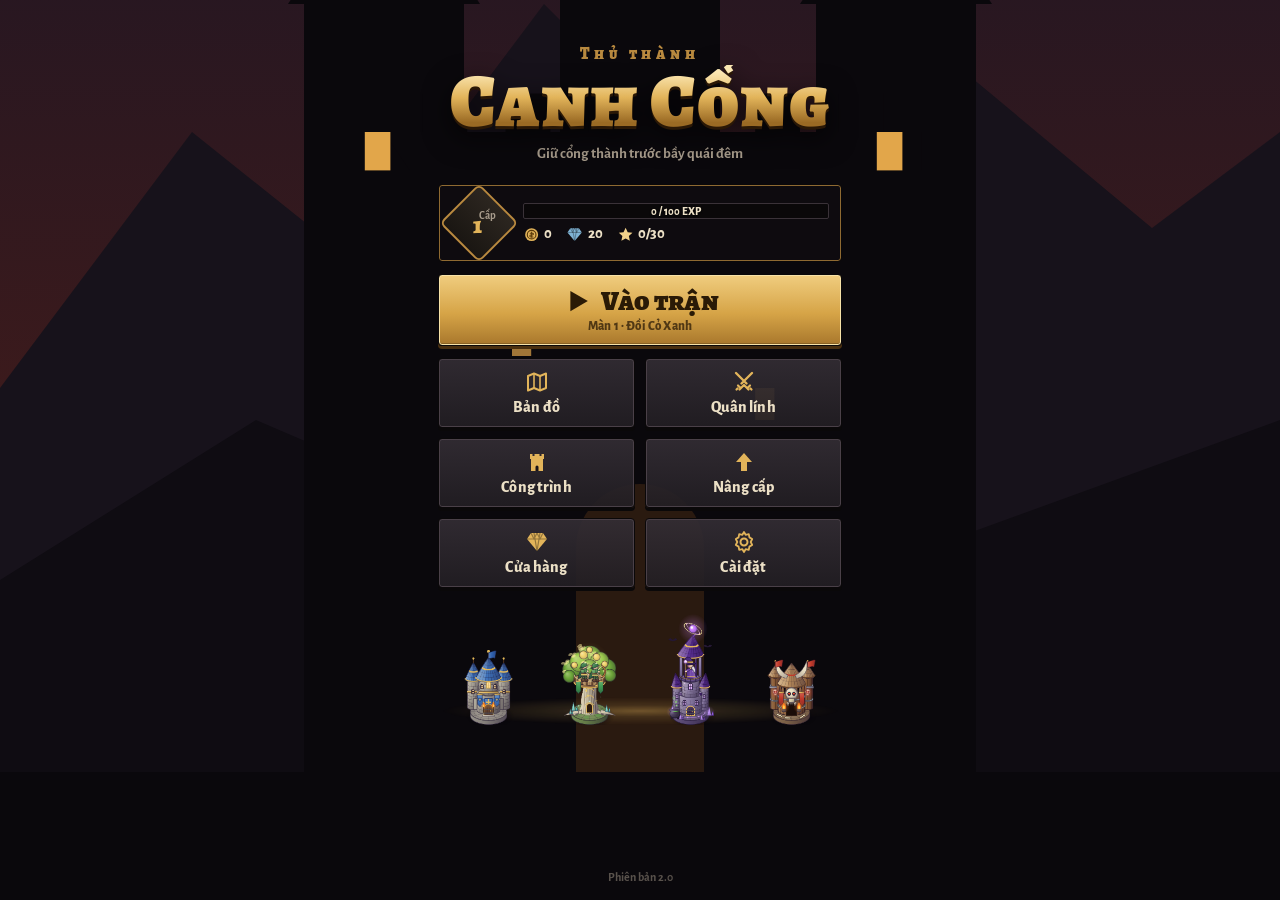
==== commit 0b3f9c16: "Add files via upload" ====
--- a/index.html
+++ b/index.html
@@ -66,7 +66,8 @@
         <button class="btn" data-action="open" data-target="screen-shop" data-icon="gem"><span>Cửa hàng</span></button>
         <button class="btn" data-action="open" data-target="screen-settings" data-icon="gear"><span>Cài đặt</span></button>
       </div>
-      <p class="version">Phiên bản 1.1</p>
+      <canvas id="menu-showcase" width="760" height="230" aria-hidden="true"></canvas>
+      <p class="version">Phiên bản 2.0</p>
     </div>
   </section>
 
@@ -163,6 +164,9 @@
 <script src="js/audio.js"></script>
 <script src="js/icons.js"></script>
 <script src="js/sprites.js"></script>
+<script src="js/art-kit.js"></script>
+<script src="js/art-chars.js"></script>
+<script src="js/art-towers.js"></script>
 <script src="js/art.js"></script>
 <script src="js/effects.js"></script>
 <script src="js/map.js"></script>
--- a/style.css
+++ b/style.css
@@ -373,3 +373,69 @@
   *, *::before, *::after { animation-duration: .01ms !important; animation-iteration-count: 1 !important; transition: none !important; }
 }
 .btn-gold .price { color: #2a1a06; }
+
+/* =========================================================
+ * Phiên bản 2.0 – 4 loại trụ
+ * ========================================================= */
+/* Thanh chọn trụ dưới màn hình */
+.ubtn { height: clamp(70px, 11vh, 92px); padding-top: 0; justify-content: flex-end; padding-bottom: 4px;
+  background: radial-gradient(ellipse at 50% 30%, color-mix(in srgb, var(--c) 28%, #2e292f), #1b181c 75%); }
+.ubtn-art { width: clamp(40px, 6.6vh, 56px); height: clamp(46px, 7.7vh, 65px); margin-bottom: -2px; filter: drop-shadow(0 2px 2px rgba(0,0,0,.5)); }
+.ubtn.on { background: radial-gradient(ellipse at 50% 30%, color-mix(in srgb, var(--c) 45%, #5a4520), #2a1e10 80%); box-shadow: inset 0 0 0 2px var(--gold), 0 0 14px rgba(226,180,90,.45), 0 2px 0 var(--edge); }
+.ubtn.on .ubtn-art { animation: bob 0.9s ease-in-out infinite alternate; }
+@keyframes bob { to { transform: translateY(-3px); } }
+
+/* Bảng xây trụ dạng lưới 2×2 */
+.build-grid { display: grid; grid-template-columns: 1fr 1fr; gap: 8px; }
+.build-card {
+  position: relative; display: flex; flex-direction: column; align-items: center; gap: 2px; padding: 4px 6px 8px; cursor: pointer; text-align: center;
+  border: 1px solid var(--edge); border-radius: 6px;
+  background: radial-gradient(ellipse at 50% 35%, color-mix(in srgb, var(--c) 30%, #2e292f), #1b181c 78%);
+  box-shadow: inset 0 0 0 1px #443b43, inset 0 -3px 0 var(--c), 0 2px 0 var(--edge);
+}
+.build-card:active:not(:disabled) { transform: translateY(1px); }
+.build-card:disabled { filter: grayscale(.8) brightness(.6); cursor: not-allowed; }
+.build-art { width: 92px; height: 104px; filter: drop-shadow(0 3px 3px rgba(0,0,0,.5)); }
+.build-card b { font-family: var(--display); font-size: 17px; line-height: 1.1; }
+.build-card small { font-size: 12px; color: var(--muted); line-height: 1.25; min-height: 2.5em; }
+.build-card .price { font-size: 15px; }
+.sheet-title h3 small { font-family: var(--ui); font-size: 14px; color: var(--muted); font-weight: 800; margin-left: 4px; }
+
+/* Xem trước hình dạng cấp tiếp theo */
+.evolve { display: flex; align-items: center; justify-content: center; gap: 6px; padding: 6px 0 2px;
+  background: radial-gradient(ellipse at 50% 70%, rgba(226,180,90,.14), transparent 70%); }
+.ev { display: flex; flex-direction: column; align-items: center; gap: 2px; font-size: 13px; color: var(--muted); }
+.ev canvas { width: 84px; height: 97px; filter: drop-shadow(0 3px 3px rgba(0,0,0,.5)); }
+.ev.next { color: var(--gold-hi); }
+.ev.next canvas { width: 100px; height: 115px; filter: drop-shadow(0 0 10px rgba(243,210,138,.35)) drop-shadow(0 3px 3px rgba(0,0,0,.5)); }
+.ev-arrow .ico { width: 22px; height: 22px; color: var(--gold); animation: nudge .8s ease-in-out infinite alternate; }
+@keyframes nudge { to { transform: translateX(4px); } }
+
+/* Màn hình Công trình: 3 hình dạng mỗi trụ */
+.tower-card { box-shadow: inset 0 0 0 1px #3a3238, inset 3px 0 0 var(--c); }
+.tiers { display: grid; grid-template-columns: repeat(3, 1fr); gap: 4px; padding: 8px 4px 4px; border-radius: 4px;
+  background: radial-gradient(ellipse at 50% 80%, color-mix(in srgb, var(--c) 22%, #1d1a1e), #141114 75%); border: 1px solid #2c262c; }
+.tier { display: flex; flex-direction: column; align-items: center; font-size: 12px; color: var(--muted); text-align: center; }
+.tier-art { width: 100%; max-width: 110px; aspect-ratio: 150 / 180; height: auto; filter: drop-shadow(0 3px 3px rgba(0,0,0,.5)); }
+.lvl-row span { display: inline-flex; align-items: center; gap: 3px; }
+.lvl-row .ico { width: 13px; height: 13px; color: var(--bronze-hi); }
+
+/* Màn hình Quân lính */
+.portrait { width: 70px; height: 70px; }
+.sec-title { margin: 6px 0 0; font-family: var(--display); font-size: 21px; color: var(--gold); }
+.foe-grid { display: grid; grid-template-columns: repeat(auto-fill, minmax(96px, 1fr)); gap: 8px; }
+.foe { display: flex; flex-direction: column; align-items: center; gap: 2px; padding: 8px 4px; text-align: center;
+  background: linear-gradient(#242025, #1b181c); border: 1px solid var(--edge); border-radius: var(--r); box-shadow: inset 0 0 0 1px #3a3238; }
+.foe .portrait { width: 64px; height: 64px; }
+.foe b { font-size: 14px; }
+.foe small { display: inline-flex; gap: 3px; align-items: center; font-size: 12px; color: var(--muted); }
+.foe small .ico { width: 12px; height: 12px; }
+@supports not (background: color-mix(in srgb, red 50%, blue)) {
+  .ubtn, .build-card { background: linear-gradient(#2e292f, #1e1b1f); }
+  .tiers { background: #141114; }
+}
+.ubtn { justify-content: center; gap: 0; }
+.ubtn-art { width: clamp(34px, 5.4vh, 46px); height: clamp(40px, 6.3vh, 54px); margin: 0 0 1px; flex: none; }
+.ubtn .nm { position: relative; z-index: 1; text-shadow: 0 1px 2px #000; }
+.btn span { white-space: nowrap; }
+#menu-showcase { width: 100%; height: auto; aspect-ratio: 760 / 230; margin-top: 4px; }
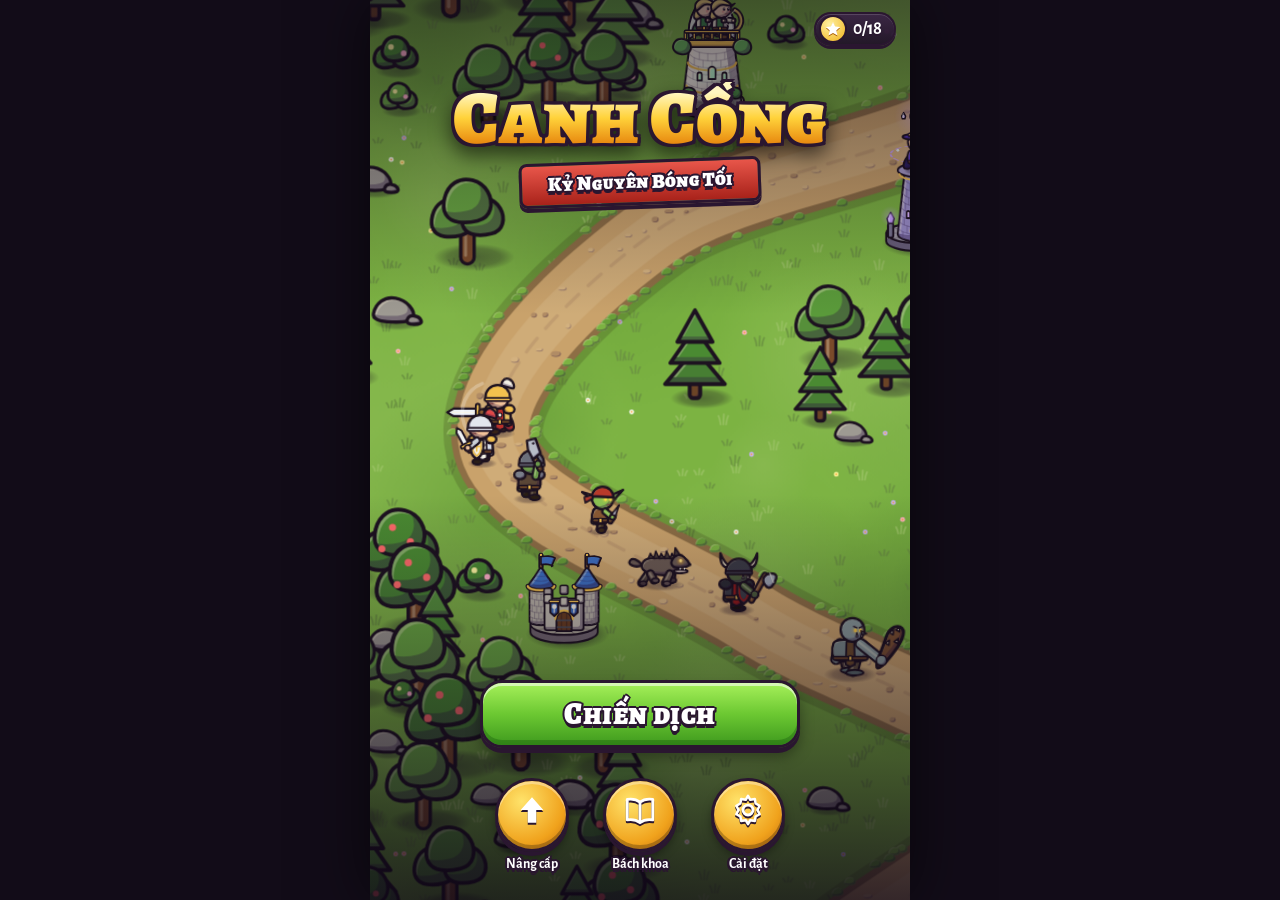
==== commit 3b090d83: "Add files via upload" ====
--- a/index.html
+++ b/index.html
@@ -3,178 +3,114 @@
 <head>
   <meta charset="UTF-8">
   <meta name="viewport" content="width=device-width, initial-scale=1, maximum-scale=1, user-scalable=no, viewport-fit=cover">
-  <meta name="theme-color" content="#0f0d10">
-  <meta name="description" content="Canh Cổng – game thủ thành chơi trên điện thoại">
+  <meta name="theme-color" content="#1a1022">
   <meta name="mobile-web-app-capable" content="yes">
   <meta name="apple-mobile-web-app-capable" content="yes">
   <meta name="apple-mobile-web-app-status-bar-style" content="black-translucent">
   <meta name="apple-mobile-web-app-title" content="Canh Cổng">
-  <title>Canh Cổng – Thủ Thành</title>
+  <title>Canh Cổng – Kỷ Nguyên Bóng Tối</title>
   <link rel="manifest" href="manifest.json">
   <link rel="icon" type="image/png" href="assets/icons/icon-192.png">
   <link rel="apple-touch-icon" href="assets/icons/icon-192.png">
-  <link rel="preload" href="assets/fonts/AlegreyaSC-Black.woff2" as="font" type="font/woff2" crossorigin>
   <link rel="stylesheet" href="style.css">
 </head>
 <body>
 <div id="app">
 
-  <!-- ============ MENU CHÍNH ============ -->
+  <!-- ===== MENU CHÍNH ===== -->
   <section id="screen-menu" class="screen active">
-    <svg class="menu-scene" viewBox="0 0 400 800" preserveAspectRatio="xMidYMax slice" aria-hidden="true">
-      <defs>
-        <linearGradient id="sky" x1="0" y1="0" x2="0" y2="1">
-          <stop offset="0" stop-color="#0b0a12"/><stop offset=".55" stop-color="#1c1524"/><stop offset=".8" stop-color="#3b1a1c"/><stop offset="1" stop-color="#5a2618"/>
-        </linearGradient>
-        <radialGradient id="moonGlow"><stop offset="0" stop-color="#f3e6c8" stop-opacity=".35"/><stop offset="1" stop-color="#f3e6c8" stop-opacity="0"/></radialGradient>
-      </defs>
-      <rect width="400" height="800" fill="url(#sky)"/>
-      <circle cx="330" cy="64" r="80" fill="url(#moonGlow)"/>
-      <circle cx="330" cy="64" r="22" fill="#e9dcc0"/>
-      <circle cx="323" cy="58" r="5" fill="#d6c7a6"/><circle cx="337" cy="72" r="3" fill="#d6c7a6"/>
-      <path d="M0 640 L60 560 L110 600 L170 520 L240 590 L300 540 L360 590 L400 560 V800 H0Z" fill="#17121b"/>
-      <path d="M0 700 L80 650 L150 680 L220 640 L290 690 L400 650 V800 H0Z" fill="#0f0c12"/>
-      <g fill="#0a080c">
-        <rect x="120" y="560" width="160" height="200"/>
-        <rect x="95" y="520" width="50" height="240"/><rect x="255" y="520" width="50" height="240"/>
-        <rect x="175" y="470" width="50" height="120"/>
-        <path d="M90 520 h60 l-30 -46z M250 520 h60 l-30 -46z M170 470 h60 l-30 -52z"/>
-        <path d="M120 560 h12 v-12 h14 v12 h12 v-12 h14 v12 h12 v-12 h14 v12 h12 v-12 h14 v12 h12 v-12 h14 v12 h12 v-12 h14 v12 h12 v12 h-160z"/>
-      </g>
-      <g fill="#e2a64a">
-        <rect x="114" y="560" width="8" height="12"/><rect x="274" y="560" width="8" height="12"/>
-        <rect x="196" y="500" width="8" height="12"/><rect x="160" y="620" width="6" height="10" opacity=".7"/><rect x="236" y="640" width="6" height="10" opacity=".7"/>
-      </g>
-      <path d="M180 760 v-70 a20 20 0 0 1 40 0 v70z" fill="#2a1a10"/>
-      <path d="M0 760 H400 V800 H0Z" fill="#0a080c"/>
-    </svg>
-    <div class="menu-inner">
-      <div class="logo">
-        <p class="logo-kicker">Thủ thành</p>
-        <h1>Canh Cổng</h1>
-        <p class="subtitle">Giữ cổng thành trước bầy quái đêm</p>
+    <canvas id="menu-bg"></canvas>
+    <div class="menu-shade"></div>
+    <div class="menu-top"><span class="pill"><i class="pi star" data-icon="star"></i><b id="menu-stars">0</b></span></div>
+    <div class="logo">
+      <div class="logo-main">Canh Cổng</div>
+      <div class="logo-ribbon"><span>Kỷ Nguyên Bóng Tối</span></div>
+    </div>
+    <div class="menu-bottom">
+      <button class="gbtn big green" data-action="open" data-target="screen-map"><span>Chiến dịch</span></button>
+      <div class="menu-row">
+        <button class="rbtn lg" data-action="open" data-target="screen-upgrades" data-icon="up"><small>Nâng cấp</small></button>
+        <button class="rbtn lg" data-action="open" data-target="screen-codex" data-icon="book"><small>Bách khoa</small></button>
+        <button class="rbtn lg" data-action="open" data-target="screen-settings" data-icon="gear"><small>Cài đặt</small></button>
       </div>
-      <div class="player-card" id="menu-player"></div>
-      <button class="btn btn-gold btn-play" data-action="play">
-        <span class="play-main" data-icon="play">Vào trận</span><small id="play-sub"></small>
-      </button>
-      <div class="menu-grid">
-        <button class="btn" data-action="open" data-target="screen-map" data-icon="map"><span>Bản đồ</span></button>
-        <button class="btn" data-action="open" data-target="screen-units" data-icon="swords"><span>Quân lính</span></button>
-        <button class="btn" data-action="open" data-target="screen-buildings" data-icon="tower"><span>Công trình</span></button>
-        <button class="btn" data-action="open" data-target="screen-upgrade" data-icon="up"><span>Nâng cấp</span></button>
-        <button class="btn" data-action="open" data-target="screen-shop" data-icon="gem"><span>Cửa hàng</span></button>
-        <button class="btn" data-action="open" data-target="screen-settings" data-icon="gear"><span>Cài đặt</span></button>
-      </div>
-      <canvas id="menu-showcase" width="760" height="230" aria-hidden="true"></canvas>
-      <p class="version">Phiên bản 2.0</p>
     </div>
   </section>
 
-  <!-- ============ CÁC MÀN HÌNH PHỤ ============ -->
+  <!-- ===== BẢN ĐỒ CHIẾN DỊCH ===== -->
   <section id="screen-map" class="screen">
-    <header class="screen-header"><button class="btn-back" data-action="back" aria-label="Quay lại" data-icon="back"></button><h2>Bản đồ chiến dịch</h2><div class="res-bar"></div></header>
-    <div class="screen-body"><div class="stage-grid" id="map-list"></div></div>
+    <div class="topbar"><button class="rbtn" data-action="back" data-icon="back"></button><h2>Chiến Dịch</h2><span class="pill"><i class="pi star" data-icon="star"></i><b class="star-count">0</b></span></div>
+    <div class="map-scroll" id="map-scroll"><div class="map-inner" id="map-inner"><canvas id="world-map"></canvas><div id="map-nodes"></div></div></div>
   </section>
 
-  <section id="screen-units" class="screen">
-    <header class="screen-header"><button class="btn-back" data-action="back" aria-label="Quay lại" data-icon="back"></button><h2>Quân lính</h2><div class="res-bar"></div></header>
-    <div class="screen-body" id="units-list"></div>
+  <!-- ===== NÂNG CẤP ===== -->
+  <section id="screen-upgrades" class="screen">
+    <div class="topbar"><button class="rbtn" data-action="back" data-icon="back"></button><h2>Nâng Cấp</h2><span class="pill"><i class="pi star" data-icon="star"></i><b id="free-stars">0</b></span></div>
+    <div class="scroll" id="upgrades-list"></div>
   </section>
 
-  <section id="screen-buildings" class="screen">
-    <header class="screen-header"><button class="btn-back" data-action="back" aria-label="Quay lại" data-icon="back"></button><h2>Công trình</h2><div class="res-bar"></div></header>
-    <div class="screen-body" id="buildings-list"></div>
+  <!-- ===== BÁCH KHOA ===== -->
+  <section id="screen-codex" class="screen">
+    <div class="topbar"><button class="rbtn" data-action="back" data-icon="back"></button><h2>Bách Khoa</h2><span></span></div>
+    <div class="tabs"><button class="tab on" data-action="codex-tab" data-tab="enemies">Quái vật</button><button class="tab" data-action="codex-tab" data-tab="towers">Trụ & Anh hùng</button></div>
+    <div class="scroll" id="codex-list"></div>
   </section>
 
-  <section id="screen-upgrade" class="screen">
-    <header class="screen-header"><button class="btn-back" data-action="back" aria-label="Quay lại" data-icon="back"></button><h2>Nâng cấp</h2><div class="res-bar"></div></header>
-    <div class="screen-body" id="upgrade-list"></div>
+  <!-- ===== CÀI ĐẶT ===== -->
+  <section id="screen-settings" class="screen">
+    <div class="topbar"><button class="rbtn" data-action="back" data-icon="back"></button><h2>Cài Đặt</h2><span></span></div>
+    <div class="scroll" id="settings-list"></div>
   </section>
 
-  <section id="screen-shop" class="screen">
-    <header class="screen-header"><button class="btn-back" data-action="back" aria-label="Quay lại" data-icon="back"></button><h2>Cửa hàng</h2><div class="res-bar"></div></header>
-    <div class="screen-body" id="shop-list"></div>
-  </section>
-
-  <section id="screen-settings" class="screen">
-    <header class="screen-header"><button class="btn-back" data-action="back" aria-label="Quay lại" data-icon="back"></button><h2>Cài đặt</h2><div class="res-bar"></div></header>
-    <div class="screen-body" id="settings-list"></div>
-  </section>
-
-  <!-- ============ TRONG TRẬN ============ -->
+  <!-- ===== TRẬN ĐẤU ===== -->
   <section id="screen-game" class="screen">
-    <div id="hud-top">
-      <div class="hud-hp"><span class="hud-ic hp" data-icon="heart"></span>
-        <div class="hpbar"><div class="hpbar-fill ok" id="hud-hp-fill"></div><span id="hud-hp-text">0</span></div>
+    <div id="game-wrap">
+      <canvas id="game-canvas"></canvas>
+      <div id="wave-btns"></div>
+      <div id="ring" class="hidden"></div>
+      <div class="hud-tl">
+        <span class="pill"><i class="pi heart" data-icon="heart"></i><b id="hud-lives">20</b></span>
+        <span class="pill"><i class="pi coin" data-icon="coin"></i><b id="hud-gold">0</b></span>
+        <span class="pill"><i class="pi skull" data-icon="skull"></i><b id="hud-wave">1/6</b></span>
       </div>
-      <div class="hud-stat gold"><span class="hud-ic" data-icon="coin"></span><b id="hud-gold">0</b></div>
-      <div class="hud-stat wave"><span class="hud-ic" data-icon="skull"></span><b id="hud-wave">0/0</b></div>
-      <button class="hud-btn" id="btn-speed" data-action="speed" aria-label="Tốc độ" data-icon="fast"><b>1x</b></button>
-      <button class="hud-btn" id="btn-pause" data-action="pause" aria-label="Tạm dừng" data-icon="pause"></button>
-    </div>
-    <div id="canvas-wrap">
-      <canvas id="game-canvas"></canvas>
-      <div id="wave-call" class="hidden"><button data-action="next-wave" data-icon="swords"><span>Gọi đợt sớm</span><small id="wave-countdown"></small></button></div>
-      <div id="hint" class="hidden"></div>
-      <div id="wave-banner"></div>
-      <div id="boss-banner" class="hidden"></div>
-    </div>
-    <div id="hud-bottom">
-      <div class="skill-row" id="skill-row"></div>
-      <div class="unit-row" id="unit-row"></div>
+      <div class="hud-tr">
+        <button class="rbtn" id="btn-speed" data-action="speed" data-icon="fast"><em>1x</em></button>
+        <button class="rbtn" data-action="pause" data-icon="pause"></button>
+      </div>
+      <div id="boss-bar" class="hidden"><span id="boss-name"></span><div><i id="boss-fill"></i></div></div>
+      <div class="hero-dock">
+        <button class="hero-face" id="hero-face" data-action="hero">
+          <canvas id="hero-canvas" width="128" height="128"></canvas>
+          <svg viewBox="0 0 64 64"><circle cx="32" cy="32" r="29" class="hr-bg"/><circle cx="32" cy="32" r="29" class="hr-fg" id="hero-hp"/></svg>
+          <span class="lvl" id="hero-lvl">1</span><span class="dead-t" id="hero-dead"></span>
+        </button>
+        <button class="skill" id="hero-skill" data-action="skill" data-icon="sun"><i class="cd" id="skill-cd"></i></button>
+      </div>
+      <div id="tip" class="hidden"></div>
+      <div id="banner"></div>
+      <div id="life-flash"></div>
     </div>
   </section>
 
-  <!-- ============ LỚP PHỦ ============ -->
-  <div id="overlay-pause" class="overlay hidden">
-    <div class="panel">
-      <h2>Tạm dừng</h2>
-      <div class="col">
-        <button class="btn btn-gold btn-big" data-action="resume" data-icon="play"><span>Tiếp tục</span></button>
-        <button class="btn" data-action="restart" data-icon="restart"><span>Chơi lại</span></button>
-        <button class="btn" data-action="pause-settings" data-icon="gear"><span>Cài đặt</span></button>
-        <button class="btn" data-action="home" data-icon="home"><span>Về menu</span></button>
-      </div>
-    </div>
-  </div>
-
-  <div id="overlay-result" class="overlay hidden"><div class="panel result" id="result-panel"></div></div>
-
-  <div id="sheet" class="sheet-backdrop hidden"><div class="sheet" id="sheet-content"></div></div>
-
-  <div id="confirm" class="overlay hidden">
-    <div class="panel">
-      <h2>Xác nhận</h2>
-      <p id="confirm-text"></p>
-      <div class="row">
-        <button class="btn btn-danger" data-action="confirm-yes">Xoá</button>
-        <button class="btn" data-action="confirm-no">Huỷ</button>
-      </div>
-    </div>
-  </div>
-
+  <!-- ===== LỚP PHỦ ===== -->
+  <div id="overlay" class="overlay hidden"><div class="panel" id="overlay-panel"></div></div>
   <div id="toast"></div>
 </div>
 
-<!-- Thứ tự nạp: dữ liệu → hệ thống → thực thể → giao diện → khởi động -->
 <script src="js/config.js"></script>
 <script src="js/save.js"></script>
-<script src="js/player.js"></script>
 <script src="js/audio.js"></script>
 <script src="js/icons.js"></script>
-<script src="js/sprites.js"></script>
 <script src="js/art-kit.js"></script>
 <script src="js/art-chars.js"></script>
 <script src="js/art-towers.js"></script>
 <script src="js/art.js"></script>
 <script src="js/effects.js"></script>
-<script src="js/map.js"></script>
-<script src="js/gate.js"></script>
+<script src="js/level.js"></script>
+<script src="js/camera.js"></script>
 <script src="js/combat.js"></script>
 <script src="js/enemies.js"></script>
 <script src="js/units.js"></script>
-<script src="js/buildings.js"></script>
+<script src="js/towers.js"></script>
 <script src="js/waves.js"></script>
 <script src="js/game.js"></script>
 <script src="js/ui.js"></script>
--- a/style.css
+++ b/style.css
@@ -1,441 +1,267 @@
 /* =========================================================
- * CANH CỔNG – Giao diện
- * Chủ đề: thành trì canh đêm – sắt đen, viền đồng, chữ khắc
+ * CANH CỔNG – Kỷ Nguyên Bóng Tối · Giao diện kiểu game điện thoại
+ * Nút 3D bo tròn viền mực, khung giấy da viền gỗ, chữ viền đậm.
  * ========================================================= */
 @font-face { font-family: "Alegreya SC"; src: url("assets/fonts/AlegreyaSC-Black.woff2") format("woff2"); font-weight: 900; font-display: swap; }
 @font-face { font-family: "Alegreya Sans"; src: url("assets/fonts/AlegreyaSans-Bold.woff2") format("woff2"); font-weight: 700; font-display: swap; }
 @font-face { font-family: "Alegreya Sans"; src: url("assets/fonts/AlegreyaSans-ExtraBold.woff2") format("woff2"); font-weight: 800; font-display: swap; }
 
 :root {
-  --bg: #0f0d10;
-  --iron: #1d1a1e;
-  --iron-2: #262226;
-  --iron-3: #39323a;
-  --edge: #0a0809;
-  --bronze: #8f6a32;
-  --bronze-hi: #b8893f;
-  --gold: #e2b45a;
-  --gold-hi: #f3d28a;
-  --blood: #8e2a22;
-  --blood-hi: #c0453a;
-  --frost: #7fb3d5;
-  --moss: #6f9a4a;
-  --parch: #ece0c6;
-  --muted: #a89c8c;
-  --display: "Alegreya SC", "Palatino Linotype", Georgia, serif;
-  --ui: "Alegreya Sans", "Segoe UI", system-ui, -apple-system, Roboto, sans-serif;
-  --r: 4px;
-  --safe-t: env(safe-area-inset-top, 0px);
-  --safe-b: env(safe-area-inset-bottom, 0px);
-}
-
+  --ink: #2a1630; --ink2: #3e2546;
+  --parch: #f8ebc8; --parch2: #e9cf98; --wood: #9a6434; --wood2: #6a3e1c;
+  --gold: #ffd23a; --gold2: #f0a21c; --cream: #fff6dc;
+  --display: "Alegreya SC", Georgia, serif;
+  --ui: "Alegreya Sans", system-ui, -apple-system, "Segoe UI", Roboto, sans-serif;
+  --st: env(safe-area-inset-top, 0px); --sb: env(safe-area-inset-bottom, 0px);
+  --outline: 0 2px 0 var(--ink), 0 -2px 0 var(--ink), 2px 0 0 var(--ink), -2px 0 0 var(--ink), 1.5px 1.5px 0 var(--ink), -1.5px 1.5px 0 var(--ink), 1.5px -1.5px 0 var(--ink), -1.5px -1.5px 0 var(--ink), 0 4px 0 var(--ink);
+}
 * { box-sizing: border-box; -webkit-tap-highlight-color: transparent; }
-html, body {
-  margin: 0; height: 100%; overflow: hidden; background: var(--bg); color: var(--parch);
-  font-family: var(--ui); font-weight: 700; overscroll-behavior: none;
-  -webkit-user-select: none; user-select: none; -webkit-touch-callout: none;
-}
+html, body { margin: 0; height: 100%; overflow: hidden; background: #120c18; color: var(--cream); font-family: var(--ui); font-weight: 800;
+  -webkit-user-select: none; user-select: none; -webkit-touch-callout: none; overscroll-behavior: none; }
 body { position: fixed; inset: 0; }
-#app { position: absolute; inset: 0; }
-button { font-family: inherit; color: inherit; touch-action: manipulation; }
+#app { position: absolute; inset: 0; margin: 0 auto; max-width: 540px; overflow: hidden; background: #1a1022; box-shadow: 0 0 60px rgba(0,0,0,.6); }
+button { font-family: inherit; color: inherit; border: 0; padding: 0; background: none; cursor: pointer; touch-action: manipulation; }
 .hidden { display: none !important; }
-.ico { width: 1.15em; height: 1.15em; flex: none; display: inline-block; vertical-align: -0.2em; }
-
-/* ---------------- Màn hình ---------------- */
+.ico { width: 1.2em; height: 1.2em; display: inline-block; vertical-align: -0.22em; flex: none; }
 .screen { position: absolute; inset: 0; display: none; flex-direction: column; }
 .screen.active { display: flex; }
+.outl { text-shadow: var(--outline); color: #fff; }
 
 /* ---------------- Nút ---------------- */
-.btn {
-  display: inline-flex; align-items: center; justify-content: center; gap: 8px;
-  min-height: 48px; padding: 10px 14px; width: 100%; cursor: pointer;
-  border-radius: var(--r); border: 1px solid var(--edge);
-  background: linear-gradient(#332d34, #221e23);
-  box-shadow: inset 0 0 0 1px #4a4048, inset 0 1px 0 rgba(255,255,255,.08), 0 3px 0 var(--edge);
-  font-size: 16px; font-weight: 800; letter-spacing: .01em;
+.gbtn {
+  position: relative; display: inline-flex; align-items: center; justify-content: center; gap: 8px;
+  min-height: 54px; padding: 8px 22px; border-radius: 18px; border: 3px solid var(--ink);
+  font-family: var(--display); font-size: 22px; color: #fff; text-shadow: var(--outline); letter-spacing: .02em;
+  background: linear-gradient(#ffe36a, #ffbe24 50%, #ef8f12);
+  box-shadow: inset 0 3px 0 rgba(255,255,255,.6), inset 0 -5px 0 rgba(120,40,0,.25), 0 5px 0 var(--ink), 0 9px 14px rgba(0,0,0,.35);
   transition: transform .06s;
 }
-.btn .ico { color: var(--gold); }
-.btn:active:not(:disabled) { transform: translateY(2px); box-shadow: inset 0 0 0 1px #4a4048, 0 1px 0 var(--edge); }
-.btn:disabled { opacity: .45; cursor: not-allowed; }
-.btn:focus-visible, .ubtn:focus-visible, .sbtn:focus-visible, .hud-btn:focus-visible, .stage-card:focus-visible { outline: 2px solid var(--frost); outline-offset: 2px; }
-.btn-gold {
-  color: #2a1a06; background: linear-gradient(#f0cd7f, #d6a447 55%, #a8772c);
-  box-shadow: inset 0 0 0 1px #f7e2a8, inset 0 -2px 0 rgba(0,0,0,.2), 0 3px 0 #4a3010;
-}
-.btn-gold .ico { color: #2a1a06; }
-.btn-gold:active:not(:disabled) { box-shadow: inset 0 0 0 1px #f7e2a8, 0 1px 0 #4a3010; }
-.btn-gold .price { display: inline-flex; align-items: center; gap: 3px; margin-left: auto; padding-left: 10px; border-left: 1px solid rgba(42,26,6,.35); }
-.btn-gem { width: auto; min-width: 84px; color: #0c1c2a; background: linear-gradient(#a9d3ee, #5f97c0); box-shadow: inset 0 0 0 1px #d6ecfa, 0 3px 0 #1c3346; }
-.btn-gem .ico { color: #0c1c2a; }
-.btn-danger { color: #f6e0d8; background: linear-gradient(#a83a30, #6e1f19); box-shadow: inset 0 0 0 1px #c96a5c, 0 3px 0 #2a0c09; }
-.btn-danger .ico { color: #f6e0d8; }
-.btn-ghost { background: none; box-shadow: none; border-color: transparent; color: var(--muted); }
-.btn-big { min-height: 56px; font-size: 19px; }
+.gbtn:active:not(:disabled) { transform: translateY(4px); box-shadow: inset 0 3px 0 rgba(255,255,255,.6), inset 0 -5px 0 rgba(120,40,0,.25), 0 1px 0 var(--ink); }
+.gbtn.green { background: linear-gradient(#a6f05a, #6cc832 50%, #3f9a1e); box-shadow: inset 0 3px 0 rgba(255,255,255,.55), inset 0 -5px 0 rgba(0,60,0,.25), 0 5px 0 var(--ink), 0 9px 14px rgba(0,0,0,.35); }
+.gbtn.red { background: linear-gradient(#ff8a6a, #e8463a 50%, #a8221a); }
+.gbtn.blue { background: linear-gradient(#8ad0ff, #3f9aff 50%, #1e5ec8); }
+.gbtn.gray { background: linear-gradient(#c8c0d0, #8a80a0 60%, #5a5070); }
+.gbtn.big { min-height: 68px; font-size: 30px; padding: 8px 36px; border-radius: 22px; }
+.gbtn.sm { min-height: 44px; font-size: 18px; padding: 4px 16px; border-radius: 14px; }
+.gbtn:disabled { filter: grayscale(.85) brightness(.75); }
+.gbtn .ico { width: 24px; height: 24px; filter: drop-shadow(0 2px 0 var(--ink)); }
+.price { display: inline-flex; align-items: center; gap: 3px; }
+.price .ico { color: var(--gold); width: 18px; height: 18px; }
+
+.rbtn {
+  position: relative; width: 50px; height: 50px; border-radius: 50%; border: 3px solid var(--ink); flex: none;
+  display: inline-grid; place-items: center; color: #fff;
+  background: radial-gradient(circle at 35% 30%, #8a6cc0, #5a3a8a 60%, #3a2260);
+  box-shadow: inset 0 3px 0 rgba(255,255,255,.35), inset 0 -4px 0 rgba(0,0,0,.25), 0 4px 0 var(--ink), 0 6px 10px rgba(0,0,0,.35);
+}
+.rbtn .ico { width: 26px; height: 26px; filter: drop-shadow(0 2px 0 var(--ink)); }
+.rbtn:active { transform: translateY(3px); box-shadow: inset 0 3px 0 rgba(255,255,255,.35), 0 1px 0 var(--ink); }
+.rbtn.lg { width: 74px; height: 74px; background: radial-gradient(circle at 35% 30%, #ffe36a, #f0a21c 65%, #c06a10); }
+.rbtn.lg .ico { width: 34px; height: 34px; margin-top: -10px; }
+.rbtn small { position: absolute; bottom: -24px; left: 50%; transform: translateX(-50%); white-space: nowrap; font-size: 14px; color: #fff; text-shadow: var(--outline); }
+.rbtn em { position: absolute; bottom: -2px; right: -4px; font-style: normal; font-size: 13px; background: var(--gold); color: var(--ink); border: 2px solid var(--ink); border-radius: 8px; padding: 0 4px; line-height: 1.2; text-shadow: none; }
+.rbtn.on { background: radial-gradient(circle at 35% 30%, #ffe36a, #f0a21c 65%, #c06a10); }
+
+.pill { display: inline-flex; align-items: center; gap: 6px; height: 34px; padding: 0 12px 0 3px; border-radius: 999px;
+  background: linear-gradient(rgba(58,34,70,.92), rgba(32,18,40,.92)); border: 2.5px solid var(--ink); box-shadow: 0 3px 0 var(--ink), inset 0 1px 0 rgba(255,255,255,.15);
+  font-size: 18px; color: #fff; text-shadow: 0 2px 0 var(--ink); }
+.pi { width: 28px; height: 28px; border-radius: 50%; display: grid; place-items: center; border: 2px solid var(--ink); }
+.pi .ico { width: 18px; height: 18px; }
+.pi.heart { background: radial-gradient(circle at 35% 30%, #ff9a8a, #e83a3a); color: #fff; }
+.pi.coin { background: radial-gradient(circle at 35% 30%, #fff0a0, #f0b21c); color: #b86a00; }
+.pi.skull { background: radial-gradient(circle at 35% 30%, #e8e0f0, #9a8ab0); color: var(--ink); }
+.pi.star { background: radial-gradient(circle at 35% 30%, #fff0a0, #f0b21c); color: #fff; }
+.pi.star .ico { filter: drop-shadow(0 1px 0 #a85a00); }
+
+/* ---------------- Khung giấy da ---------------- */
+.panel {
+  position: relative; width: min(92%, 400px); padding: 26px 18px 20px; border-radius: 22px; color: var(--ink);
+  background: radial-gradient(ellipse at 50% 20%, var(--parch), var(--parch2));
+  border: 5px solid var(--wood); box-shadow: 0 0 0 3px var(--ink), inset 0 0 0 3px rgba(255,255,255,.35), inset 0 0 30px rgba(140,90,30,.35), 0 18px 40px rgba(0,0,0,.6);
+  text-align: center; animation: pop .25s cubic-bezier(.3,1.5,.6,1);
+}
+@keyframes pop { from { transform: scale(.7); opacity: 0; } }
+.ribbon { position: absolute; top: -26px; left: 50%; transform: translateX(-50%); min-width: 72%; padding: 6px 26px 8px; white-space: nowrap;
+  font-family: var(--display); font-size: 26px; color: #fff; text-shadow: var(--outline);
+  background: linear-gradient(#e8564a, #b8281e); border: 3px solid var(--ink); border-radius: 10px; box-shadow: inset 0 3px 0 rgba(255,255,255,.35), 0 4px 0 var(--ink); }
+.ribbon.green { background: linear-gradient(#8ad84a, #4a9a24); }
+.ribbon.blue { background: linear-gradient(#6ab0ff, #2a64c8); }
+.panel h3 { margin: 8px 0 4px; font-family: var(--display); font-size: 22px; }
+.panel p { margin: 6px 0; font-size: 16px; line-height: 1.45; color: #4a2e3a; font-weight: 700; }
+.row { display: flex; gap: 12px; justify-content: center; align-items: center; flex-wrap: wrap; }
+.col { display: flex; flex-direction: column; gap: 12px; align-items: stretch; }
+
+.overlay { position: absolute; inset: 0; z-index: 30; display: grid; place-items: center; background: rgba(14,6,22,.62); backdrop-filter: blur(2px); }
 
 /* ---------------- Menu chính ---------------- */
-#screen-menu { background: #0b0a12; }
-.menu-scene { position: absolute; inset: 0; width: 100%; height: 100%; z-index: 0; }
-.menu-inner {
-  position: relative; z-index: 1; flex: 1; overflow-y: auto;
-  display: flex; flex-direction: column; align-items: stretch; gap: 12px;
-  padding: calc(16px + var(--safe-t)) 18px calc(16px + var(--safe-b));
-  width: 100%; max-width: 440px; margin: 0 auto;
-}
-.logo { text-align: center; margin: 3vh 0 1vh; }
-.logo-kicker { margin: 0; font-family: var(--display); font-size: 16px; color: var(--bronze-hi); letter-spacing: .3em; }
-.logo h1 {
-  margin: 0; font-family: var(--display); font-weight: 900; line-height: .95;
-  font-size: clamp(52px, 16vw, 76px); letter-spacing: .01em;
-  background: linear-gradient(#fbe7b3 10%, #e2b45a 45%, #9a6a24 80%);
-  -webkit-background-clip: text; background-clip: text; color: transparent;
-  filter: drop-shadow(0 3px 0 #2a1806) drop-shadow(0 8px 14px rgba(0,0,0,.7));
-}
-.subtitle { margin: 8px 0 0; color: var(--muted); font-size: 15px; }
-
-.player-card {
-  display: flex; gap: 12px; align-items: center; padding: 10px 12px;
-  background: rgba(15,13,16,.82); border: 1px solid var(--edge); border-radius: var(--r);
-  box-shadow: inset 0 0 0 1px var(--bronze);
-}
-.pc-level {
-  flex: none; width: 56px; height: 56px; display: flex; flex-direction: column; align-items: center; justify-content: center;
-  background: linear-gradient(#2c2620, #1a1612); border: 2px solid var(--bronze-hi); transform: rotate(45deg); border-radius: 6px;
-}
-.pc-level > * { transform: rotate(-45deg); }
-.pc-level small { font-size: 11px; color: var(--muted); line-height: 1; margin-bottom: -4px; }
-.pc-level b { font-family: var(--display); font-size: 24px; color: var(--gold); line-height: 1.1; }
-.pc-main { flex: 1; min-width: 0; padding-left: 4px; }
-.bar { position: relative; height: 16px; background: #0a0809; border: 1px solid #3a3238; overflow: hidden; border-radius: 2px; }
-.bar-fill { height: 100%; background: linear-gradient(#8a6fd0, #5a46a0); }
-.bar span { position: absolute; inset: 0; display: grid; place-items: center; font-size: 11px; font-weight: 800; text-shadow: 0 1px 2px #000; }
-.pc-res { display: flex; gap: 14px; margin-top: 6px; font-size: 15px; flex-wrap: wrap; }
-.res { display: inline-flex; align-items: center; gap: 4px; font-weight: 800; }
-.res.gold .ico { color: var(--gold); } .res.gem .ico { color: var(--frost); } .res.star .ico { color: var(--gold-hi); }
-
-.btn-play { flex-direction: column; gap: 2px; min-height: 72px; }
-.play-main { display: inline-flex; align-items: center; gap: 8px; font-family: var(--display); font-size: 28px; line-height: 1; }
-.btn-play small { font-size: 13px; font-weight: 800; opacity: .75; }
-.menu-grid { display: grid; grid-template-columns: 1fr 1fr; gap: 10px; }
-.menu-grid .btn { flex-direction: column; gap: 4px; min-height: 70px; background: linear-gradient(rgba(51,45,52,.92), rgba(34,30,35,.92)); }
-.menu-grid .btn .ico { width: 24px; height: 24px; }
-.version { color: var(--muted); font-size: 12px; opacity: .5; margin: auto 0 0; text-align: center; }
-
-/* ---------------- Màn hình phụ ---------------- */
-.screen:not(#screen-menu):not(#screen-game) { background: radial-gradient(ellipse at top, #221c22, var(--bg) 70%); }
-.screen-header {
-  display: flex; align-items: center; gap: 10px; flex: none;
-  padding: calc(8px + var(--safe-t)) 12px 8px;
-  background: linear-gradient(#262226, #1a171b); border-bottom: 1px solid var(--edge); box-shadow: 0 1px 0 var(--bronze);
-}
-.screen-header h2 { margin: 0; flex: 1; font-family: var(--display); font-size: clamp(20px, 6vw, 26px); color: var(--gold); white-space: nowrap; overflow: hidden; text-overflow: ellipsis; }
-.btn-back { flex: none; width: 44px; height: 44px; border-radius: var(--r); border: 1px solid var(--edge); background: var(--iron-3); box-shadow: inset 0 0 0 1px #5a4f58; cursor: pointer; display: grid; place-items: center; }
-.btn-back .ico { width: 20px; height: 20px; color: var(--gold); }
-.res-bar { display: flex; flex-direction: column; align-items: flex-end; font-size: 14px; line-height: 1.3; }
-.screen-body {
-  flex: 1; overflow-y: auto; -webkit-overflow-scrolling: touch; overscroll-behavior: contain;
-  padding: 14px 14px calc(24px + var(--safe-b)); display: flex; flex-direction: column; gap: 12px;
-  width: 100%; max-width: 620px; margin: 0 auto;
-}
-
-.card {
-  display: flex; flex-direction: column; gap: 10px; padding: 14px;
-  background: linear-gradient(#242025, #1b181c); border: 1px solid var(--edge); border-radius: var(--r);
-  box-shadow: inset 0 0 0 1px #3a3238, inset 0 1px 0 rgba(255,255,255,.04);
-}
-.card h3 { margin: 0; font-family: var(--display); font-size: 21px; color: var(--parch); line-height: 1.1; }
-.h-ico { display: flex; align-items: center; gap: 8px; }
-.h-ico .ico { color: var(--gold); }
+#screen-menu { background: #1a1022; }
+#menu-bg { position: absolute; inset: 0; width: 100%; height: 100%; animation: drift 30s ease-in-out infinite alternate; }
+@keyframes drift { to { transform: scale(1.08) translateY(-2%); } }
+.menu-shade { position: absolute; inset: 0; background: linear-gradient(rgba(14,6,22,.55), rgba(14,6,22,0) 35%, rgba(14,6,22,0) 55%, rgba(14,6,22,.8)); }
+.menu-top { position: relative; z-index: 2; display: flex; justify-content: flex-end; padding: calc(12px + var(--st)) 14px 0; }
+.logo { position: relative; z-index: 2; text-align: center; margin-top: 4vh; }
+.logo-main { font-family: var(--display); font-size: clamp(52px, 15vw, 76px); line-height: .95; color: #ffe27a;
+  background: linear-gradient(#fff6c0 15%, #ffd23a 50%, #e88a10 85%); -webkit-background-clip: text; background-clip: text; -webkit-text-fill-color: transparent;
+  filter: drop-shadow(0 3px 0 var(--ink)) drop-shadow(0 -3px 0 var(--ink)) drop-shadow(3px 0 0 var(--ink)) drop-shadow(-3px 0 0 var(--ink)) drop-shadow(0 8px 10px rgba(0,0,0,.6)); }
+.logo-ribbon { display: inline-block; margin-top: 6px; padding: 5px 26px 7px; font-family: var(--display); font-size: 20px; color: #fff; text-shadow: var(--outline);
+  background: linear-gradient(#e8564a, #a8221a); border: 3px solid var(--ink); border-radius: 8px; box-shadow: 0 4px 0 var(--ink); transform: rotate(-2deg); }
+.menu-bottom { position: relative; z-index: 2; margin-top: auto; padding: 0 20px calc(48px + var(--sb)); display: flex; flex-direction: column; align-items: center; gap: 30px; }
+.menu-bottom .gbtn.big { width: min(100%, 320px); animation: breathe 1.6s ease-in-out infinite; }
+@keyframes breathe { 50% { transform: scale(1.04); } }
+.menu-row { display: flex; gap: 34px; }
+
+/* ---------------- Thanh trên các màn phụ ---------------- */
+.topbar { position: relative; z-index: 3; display: flex; align-items: center; gap: 10px; padding: calc(8px + var(--st)) 12px 10px;
+  background: linear-gradient(#a8703c, #7a4a22); border-bottom: 3px solid var(--ink); box-shadow: inset 0 2px 0 rgba(255,255,255,.25), 0 4px 0 rgba(0,0,0,.3); }
+.topbar h2 { flex: 1; margin: 0; text-align: center; font-family: var(--display); font-size: 26px; color: #fff; text-shadow: var(--outline); }
+.scroll { flex: 1; overflow-y: auto; -webkit-overflow-scrolling: touch; padding: 18px 14px calc(30px + var(--sb)); display: flex; flex-direction: column; gap: 16px;
+  background: radial-gradient(ellipse at top, #3a2848, #1a1022 70%); }
+#screen-upgrades, #screen-codex, #screen-settings { background: #1a1022; }
+
+/* ---------------- Bản đồ chiến dịch ---------------- */
+.map-scroll { flex: 1; overflow-y: auto; -webkit-overflow-scrolling: touch; background: #2a3a20; }
+.map-inner { position: relative; width: 100%; }
+#world-map { display: block; width: 100%; }
+.node { position: absolute; transform: translate(-50%, -100%); display: flex; flex-direction: column; align-items: center; }
+.node .flag { width: 58px; height: 58px; border-radius: 50%; border: 3px solid var(--ink); display: grid; place-items: center;
+  font-family: var(--display); font-size: 26px; color: #fff; text-shadow: var(--outline);
+  background: radial-gradient(circle at 35% 30%, #ff9a6a, #e0402a 60%, #a01a10); box-shadow: inset 0 3px 0 rgba(255,255,255,.4), 0 4px 0 var(--ink), 0 8px 12px rgba(0,0,0,.4); }
+.node.done .flag { background: radial-gradient(circle at 35% 30%, #ffe36a, #f0a21c 60%, #b8680a); }
+.node.next .flag { animation: bounce 1s ease-in-out infinite; }
+@keyframes bounce { 50% { transform: translateY(-8px); } }
+.node.locked .flag { background: radial-gradient(circle at 35% 30%, #a8a0b0, #6a6078); }
+.node.locked .flag .ico { width: 24px; height: 24px; }
+.node .nstars { display: flex; gap: 1px; margin-top: 2px; }
+.node .nstars .ico { width: 20px; height: 20px; color: #4a3a50; filter: drop-shadow(0 1.5px 0 var(--ink)); }
+.node .nstars .got .ico { color: var(--gold); }
+.node .nname { margin-top: 1px; font-size: 14px; color: #fff; text-shadow: var(--outline); white-space: nowrap; }
+
+/* ---------------- Thẻ ---------------- */
+.card { position: relative; border-radius: 18px; padding: 14px; color: var(--ink);
+  background: radial-gradient(ellipse at 50% 0%, var(--parch), var(--parch2)); border: 4px solid var(--wood); box-shadow: 0 0 0 3px var(--ink), 0 6px 0 rgba(0,0,0,.35); }
+.card h3 { margin: 0; font-family: var(--display); font-size: 22px; }
+.card .sub { font-size: 14px; color: #7a5a4a; font-weight: 700; }
 .card-head { display: flex; gap: 12px; align-items: center; }
-.portrait { flex: none; width: 60px; height: 60px; background: radial-gradient(circle at 50% 60%, #3a3238, #151215 70%); border: 1px solid var(--edge); box-shadow: inset 0 0 0 1px var(--bronze); border-radius: var(--r); }
-.portrait.sm { width: 48px; height: 48px; }
-.emblem { flex: none; width: 60px; height: 60px; display: grid; place-items: center; background: radial-gradient(circle at 50% 40%, #3a3238, #151215 75%); border: 1px solid var(--edge); box-shadow: inset 0 0 0 1px var(--bronze); border-radius: var(--r); color: var(--gold); }
-.emblem .ico { width: 30px; height: 30px; }
-.muted { margin: 3px 0 0; color: var(--muted); font-size: 14px; }
-.desc { margin: 0; font-size: 15px; line-height: 1.45; color: #d8cdb6; }
-.small { margin: 0; font-size: 14px; line-height: 1.55; color: #d8cdb6; }
-.small em { color: #9fcf7a; font-style: normal; }
-.note { margin: 0; font-size: 14px; color: var(--muted); line-height: 1.5; }
-.stats { display: grid; grid-template-columns: 1fr 1fr; gap: 6px; }
-.stat { display: flex; align-items: center; gap: 6px; background: #141114; border: 1px solid #2c262c; border-radius: 2px; padding: 6px 8px; font-size: 14px; }
-.stat .ico { color: var(--bronze-hi); width: 15px; height: 15px; }
-.stat span { flex: 1; color: var(--muted); }
-.stat b em { color: #9fcf7a; font-style: normal; }
-.tags { display: flex; gap: 6px; flex-wrap: wrap; }
-.tag { display: inline-flex; align-items: center; gap: 5px; padding: 4px 8px; font-size: 13px; background: #141114; border: 1px solid var(--bronze); border-radius: 2px; }
-.tag .ico { color: var(--gold); }
-.lvl-table { display: flex; flex-direction: column; border: 1px solid #2c262c; }
-.lvl-row { display: flex; justify-content: space-between; gap: 8px; padding: 6px 10px; font-size: 14px; color: var(--muted); }
-.lvl-row + .lvl-row { border-top: 1px solid #2c262c; }
-.lvl-row.now { color: var(--gold-hi); background: rgba(184,137,63,.12); }
-.grow { flex: 1; min-width: 0; }
-.row { display: flex; gap: 10px; }
-.col { display: flex; flex-direction: column; gap: 10px; }
-.shop-item { flex-direction: row; align-items: center; }
-.howto { margin: 0; padding-left: 18px; font-size: 14px; line-height: 1.6; color: #d8cdb6; }
-.howto li::marker { color: var(--bronze-hi); }
-
-/* Bản đồ chiến dịch */
-.stage-grid { display: flex; flex-direction: column; gap: 8px; }
-.stage-card {
-  display: flex; align-items: center; gap: 12px; padding: 10px 12px 10px 0; text-align: left; cursor: pointer; min-height: 64px;
-  border: 1px solid var(--edge); border-radius: var(--r); overflow: hidden;
-  background: linear-gradient(90deg, var(--g1) 0 56px, #221e23 56px);
-  box-shadow: inset 0 0 0 1px #3a3238;
-}
-.stage-card.cleared { box-shadow: inset 0 0 0 1px var(--bronze); }
-.stage-card.locked { opacity: .5; cursor: not-allowed; }
-.stage-no {
-  flex: none; width: 56px; align-self: stretch; display: grid; place-items: center;
-  font-family: var(--display); font-size: 26px; color: #f3e6c8; text-shadow: 0 2px 0 rgba(0,0,0,.6);
-  border-right: 1px solid var(--edge); background: linear-gradient(rgba(0,0,0,.05), rgba(0,0,0,.3));
-}
-.stage-body { flex: 1; min-width: 0; display: flex; flex-direction: column; }
-.stage-name { font-family: var(--display); font-size: 19px; line-height: 1.15; }
-.stage-meta { font-size: 13px; color: var(--muted); }
-.stage-meta .boss { color: var(--blood-hi); }
-.stage-right { flex: none; }
-.lock .ico { width: 22px; height: 22px; color: var(--muted); }
-.stars { display: inline-flex; gap: 2px; }
-.st .ico { width: 18px; height: 18px; color: #3a3238; }
-.st.got .ico { color: var(--gold); filter: drop-shadow(0 0 3px rgba(226,180,90,.5)); }
-
-/* Cài đặt */
-.setting-row { display: flex; justify-content: space-between; align-items: center; min-height: 52px; background: none; border: 0; font-size: 16px; font-weight: 800; cursor: pointer; padding: 4px 2px; }
-.setting-row + .setting-row { border-top: 1px solid #2c262c; }
-.sr-label { display: inline-flex; align-items: center; gap: 10px; }
-.sr-label .ico { color: var(--bronze-hi); }
-.switch { width: 50px; height: 26px; border-radius: 2px; background: #141114; border: 1px solid #3a3238; position: relative; }
-.switch i { position: absolute; top: 3px; left: 3px; width: 18px; height: 18px; border-radius: 1px; background: #5a4f58; transition: left .15s, background .15s; }
-.switch.on { border-color: var(--bronze-hi); }
-.switch.on i { left: 27px; background: var(--gold); }
-
-/* ---------------- Trong trận ---------------- */
-#screen-game { background: var(--bg); }
-#hud-top {
-  flex: none; display: flex; align-items: center; gap: 6px;
-  padding: calc(6px + var(--safe-t)) 8px 6px;
-  background: linear-gradient(#262226, #19161a); border-bottom: 1px solid var(--edge); box-shadow: 0 1px 0 var(--bronze);
-}
-.hud-hp { flex: 1.7; display: flex; align-items: center; gap: 5px; min-width: 0; }
-.hud-ic { display: inline-flex; }
-.hud-ic .ico { width: 18px; height: 18px; }
-.hud-ic.hp .ico { color: var(--blood-hi); }
-.hpbar { position: relative; flex: 1; height: 22px; background: #0a0809; border: 1px solid #3a3238; border-radius: 2px; overflow: hidden; min-width: 56px; }
-.hpbar-fill { height: 100%; width: 100%; transition: width .2s; }
-.hpbar-fill.ok { background: linear-gradient(#7fb35a, #4f7a2e); }
-.hpbar-fill.mid { background: linear-gradient(#e2b45a, #a8772c); }
-.hpbar-fill.low { background: linear-gradient(#c0453a, #7a1f18); }
-#hud-hp-text { position: absolute; inset: 0; display: grid; place-items: center; font-size: 12px; font-weight: 800; text-shadow: 0 1px 2px #000; white-space: nowrap; }
-.hud-stat { flex: 1; display: flex; align-items: center; justify-content: center; gap: 4px; height: 30px; padding: 0 6px; min-width: 0; background: #0f0d10; border: 1px solid #2c262c; border-radius: 2px; font-size: 16px; }
-.hud-stat b { font-weight: 800; }
-.hud-stat.gold .ico { color: var(--gold); }
-.hud-stat.wave .ico { color: #d8cdb6; }
-.hud-btn { flex: none; width: 42px; height: 38px; display: grid; place-items: center; cursor: pointer; border-radius: var(--r); border: 1px solid var(--edge); background: var(--iron-3); box-shadow: inset 0 0 0 1px #5a4f58; position: relative; }
-.hud-btn .ico { width: 18px; height: 18px; color: var(--gold); }
-#btn-speed { grid-template-rows: auto auto; gap: 0; }
-#btn-speed .ico { width: 14px; height: 14px; }
-#btn-speed b { font-size: 12px; line-height: 1; }
-.hud-btn.on { background: linear-gradient(#f0cd7f, #a8772c); box-shadow: inset 0 0 0 1px #f7e2a8; color: #2a1a06; }
-.hud-btn.on .ico { color: #2a1a06; }
-
-#canvas-wrap { position: relative; flex: 1; min-height: 0; overflow: hidden; }
-#game-canvas { position: absolute; inset: 0; display: block; touch-action: none; }
-
-#wave-call { position: absolute; top: 10px; left: 50%; transform: translateX(-50%); z-index: 3; }
-#wave-call button {
-  display: inline-flex; align-items: center; gap: 6px; white-space: nowrap;
-  min-height: 42px; padding: 6px 14px; cursor: pointer; border-radius: var(--r);
-  border: 1px solid #2a0c09; background: linear-gradient(#a83a30, #6e1f19); color: #f6e0d8;
-  box-shadow: inset 0 0 0 1px #c96a5c, 0 3px 0 #2a0c09; font-weight: 800; font-size: 15px;
-}
-#wave-call small { padding-left: 6px; border-left: 1px solid rgba(255,255,255,.3); }
-#hint {
-  position: absolute; bottom: 10px; left: 50%; transform: translateX(-50%); z-index: 3; width: max-content; max-width: 92%;
-  background: rgba(12,10,12,.88); border: 1px solid var(--bronze); border-radius: var(--r); padding: 8px 14px; font-size: 14px; text-align: center; pointer-events: none;
-}
-#wave-banner {
-  position: absolute; top: 36%; left: 0; right: 0; text-align: center; z-index: 2; pointer-events: none;
-  font-family: var(--display); font-size: clamp(34px, 10vw, 54px); color: var(--gold-hi); opacity: 0;
-  text-shadow: 0 2px 0 #3a2208, 0 6px 18px rgba(0,0,0,.8);
-}
-#wave-banner.show { animation: banner 1.4s ease-out forwards; }
-@keyframes banner { 0% { opacity: 0; letter-spacing: .3em; } 18% { opacity: 1; letter-spacing: .02em; } 80% { opacity: 1; } 100% { opacity: 0; } }
-#boss-banner {
-  position: absolute; top: 30%; left: 0; right: 0; z-index: 4; pointer-events: none; text-align: center; padding: 14px;
-  background: linear-gradient(90deg, transparent, rgba(80,10,14,.92) 20%, rgba(80,10,14,.92) 80%, transparent);
-  border-top: 1px solid var(--blood-hi); border-bottom: 1px solid var(--blood-hi);
-  font-family: var(--display); font-size: clamp(26px, 8vw, 38px); color: #f6d9cf;
-}
-#boss-banner small { display: block; font-family: var(--ui); font-size: 15px; color: #e88a7a; letter-spacing: .1em; }
-#boss-banner.show { animation: boss 2.6s ease-out forwards; }
-@keyframes boss { 0% { opacity: 0; transform: scaleY(0); } 10% { opacity: 1; transform: scaleY(1); } 85% { opacity: 1; } 100% { opacity: 0; } }
-
-#hud-bottom {
-  flex: none; display: flex; flex-direction: column; gap: 6px;
-  padding: 6px 6px calc(6px + var(--safe-b));
-  background: linear-gradient(#1f1b20, #141114); border-top: 1px solid var(--edge); box-shadow: 0 -1px 0 var(--bronze);
-}
-.skill-row, .unit-row { display: grid; grid-auto-flow: column; grid-auto-columns: 1fr; gap: 6px; }
-.sbtn, .ubtn {
-  position: relative; overflow: hidden; display: flex; flex-direction: column; align-items: center; justify-content: center; gap: 1px;
-  min-width: 0; padding: 2px; cursor: pointer; border-radius: var(--r); border: 1px solid var(--edge);
-  background: linear-gradient(#2e292f, #1e1b1f); box-shadow: inset 0 0 0 1px #443b43, 0 2px 0 var(--edge);
-}
-.sbtn { height: clamp(44px, 6.6vh, 54px); flex-direction: row; gap: 6px; }
-.sbtn .ico { width: 20px; height: 20px; }
-.sk-fireball .ico { color: #f08a3a; } .sk-iceStorm .ico { color: var(--frost); } .sk-rage .ico { color: var(--blood-hi); } .sk-repair .ico { color: var(--muted); }
-.sbtn .nm { font-size: 13px; font-weight: 800; white-space: nowrap; overflow: hidden; text-overflow: ellipsis; }
-.ubtn { height: clamp(62px, 10vh, 80px); box-shadow: inset 0 0 0 1px #443b43, inset 0 -3px 0 var(--c, var(--bronze)), 0 2px 0 var(--edge); }
-.ubtn-art { width: clamp(32px, 5vh, 42px); height: clamp(32px, 5vh, 42px); }
-.big-ico .ico { width: clamp(26px, 4.2vh, 34px); height: clamp(26px, 4.2vh, 34px); color: var(--gold); }
-.ubtn .nm { font-size: 13px; font-weight: 800; line-height: 1; white-space: nowrap; overflow: hidden; text-overflow: ellipsis; max-width: 100%; }
-.ubtn .cost { display: inline-flex; align-items: center; gap: 2px; font-size: 13px; font-weight: 800; color: var(--gold); line-height: 1.1; }
-.ubtn .cost .ico { width: 12px; height: 12px; }
-.ubtn .cost.sub { color: var(--muted); font-size: 12px; }
-.ubtn-build { --c: var(--gold); }
-.sbtn:active, .ubtn:active { transform: translateY(1px); }
-.ubtn.disabled, .sbtn.disabled { filter: grayscale(.9) brightness(.6); }
-.ubtn.on, .sbtn.on { filter: none; background: linear-gradient(#5a4520, #3a2a12); box-shadow: inset 0 0 0 2px var(--gold), 0 2px 0 var(--edge); }
-.sbtn .cd { position: absolute; left: 0; right: 0; bottom: 0; height: var(--cd, 0%); background: rgba(8,6,8,.72); pointer-events: none; }
-
-/* ---------------- Lớp phủ ---------------- */
-.overlay { position: absolute; inset: 0; z-index: 20; display: grid; place-items: center; padding: 20px; background: rgba(6,5,7,.76); }
-.panel {
-  width: 100%; max-width: 360px; display: flex; flex-direction: column; gap: 12px; padding: 22px 18px; text-align: center;
-  background: linear-gradient(#262126, #19161a); border: 1px solid var(--edge); border-radius: var(--r);
-  box-shadow: inset 0 0 0 1px var(--bronze), inset 0 0 0 4px #19161a, inset 0 0 0 5px #3a3238, 0 16px 40px rgba(0,0,0,.6);
-  animation: pop .22s ease-out;
-}
-@keyframes pop { from { transform: scale(.92); opacity: 0; } }
-.panel h2 { margin: 0; font-family: var(--display); font-size: 32px; color: var(--gold); }
-.panel p { margin: 0; line-height: 1.5; }
-.result.win h2 { font-size: 40px; background: linear-gradient(#fbe7b3, #e2b45a 50%, #9a6a24); -webkit-background-clip: text; background-clip: text; color: transparent; }
-.result.lose h2 { font-size: 40px; color: var(--blood-hi); }
-.lose-sub { color: #e88a7a; }
-.big-stars { display: flex; justify-content: center; gap: 6px; }
-.st.big .ico { width: 48px; height: 48px; }
-.st.big.got .ico { animation: star .45s backwards; animation-delay: calc(var(--i) * .22s); }
-@keyframes star { from { transform: scale(2.2); opacity: 0; } }
-.reward { display: flex; justify-content: space-between; align-items: center; padding: 9px 12px; background: #141114; border: 1px solid #2c262c; border-radius: 2px; }
-.reward span { display: inline-flex; align-items: center; gap: 8px; color: var(--muted); }
-.reward span .ico { color: var(--gold); }
-.reward b { color: var(--gold-hi); font-size: 17px; }
-.levelup { color: #9fcf7a; font-family: var(--display); font-size: 20px; }
-
-.sheet-backdrop { position: absolute; inset: 0; z-index: 15; background: rgba(6,5,7,.55); display: flex; align-items: flex-end; justify-content: center; }
-.sheet {
-  width: 100%; max-width: 520px; max-height: 82%; overflow-y: auto; display: flex; flex-direction: column; gap: 10px;
-  padding: 16px 14px calc(12px + var(--safe-b));
-  background: linear-gradient(#262126, #19161a); border: 1px solid var(--edge); border-bottom: 0; border-radius: var(--r) var(--r) 0 0;
-  box-shadow: inset 0 1px 0 var(--bronze-hi), 0 -10px 30px rgba(0,0,0,.5);
-  animation: slideup .18s ease-out;
-}
-@keyframes slideup { from { transform: translateY(30%); opacity: .5; } }
-.sheet h3 { margin: 0; font-family: var(--display); font-size: 22px; color: var(--gold); }
-.sheet-title { display: flex; justify-content: space-between; align-items: center; }
-.sheet-title .res .ico, .sheet .card-head .res .ico { color: var(--gold); }
-.build-list { display: flex; flex-direction: column; gap: 6px; }
-.build-opt {
-  display: flex; align-items: center; gap: 12px; text-align: left; min-height: 62px; padding: 6px 10px 6px 6px; cursor: pointer;
-  border: 1px solid var(--edge); border-radius: var(--r); background: linear-gradient(#2e292f, #1e1b1f); box-shadow: inset 0 0 0 1px #443b43;
-}
-.build-opt:disabled { opacity: .45; }
-.build-opt b { display: block; font-family: var(--display); font-size: 18px; font-weight: 900; }
-.build-opt small { display: block; font-size: 13px; color: var(--muted); }
-.price { display: inline-flex; align-items: center; gap: 3px; font-weight: 800; color: var(--gold); white-space: nowrap; }
-
-#toast {
-  position: absolute; left: 50%; top: calc(62px + var(--safe-t)); transform: translate(-50%, -16px); z-index: 30;
-  padding: 9px 16px; max-width: 90%; text-align: center; font-size: 15px; font-weight: 800;
-  background: rgba(12,10,12,.95); border: 1px solid var(--edge); box-shadow: inset 0 0 0 1px var(--bronze-hi); border-radius: var(--r);
-  opacity: 0; pointer-events: none; transition: opacity .2s, transform .2s;
-}
+.portrait { flex: none; width: 76px; height: 76px; border-radius: 16px; border: 3px solid var(--ink); background: radial-gradient(circle at 50% 60%, #8ab86a, #4a7a3a); box-shadow: inset 0 -6px 0 rgba(0,0,0,.18); }
+.portrait.dark { background: radial-gradient(circle at 50% 60%, #6a5a7a, #2a2038); }
+.up-nodes { display: flex; gap: 10px; margin-top: 10px; align-items: center; }
+.up-node { flex: 1; height: 54px; border-radius: 14px; border: 3px solid var(--ink); display: flex; flex-direction: column; align-items: center; justify-content: center; gap: 0;
+  background: linear-gradient(#d8c8b0, #a8987e); color: var(--ink); box-shadow: 0 3px 0 var(--ink); font-size: 14px; }
+.up-node.own { background: linear-gradient(#a6f05a, #4a9a24); color: #fff; text-shadow: 0 2px 0 var(--ink); }
+.up-node.buy { background: linear-gradient(#ffe36a, #f0a21c); animation: breathe 1.4s infinite; }
+.up-node .ico { width: 18px; height: 18px; color: var(--gold); filter: drop-shadow(0 1px 0 var(--ink)); }
+.bar { position: relative; height: 18px; border-radius: 10px; border: 2.5px solid var(--ink); background: #4a3040; overflow: hidden; margin-top: 8px; }
+.bar i { position: absolute; inset: 0 auto 0 0; background: linear-gradient(#a6f05a, #4a9a24); }
+.bar span { position: absolute; inset: 0; display: grid; place-items: center; font-size: 12px; color: #fff; text-shadow: 0 1px 0 var(--ink); }
+.stat-row { display: flex; flex-wrap: wrap; gap: 6px; margin-top: 8px; }
+.chip { display: inline-flex; align-items: center; gap: 4px; padding: 3px 8px; border-radius: 10px; background: rgba(42,22,48,.12); border: 2px solid rgba(42,22,48,.35); font-size: 13px; }
+.chip .ico { width: 15px; height: 15px; }
+.tabs { display: flex; gap: 8px; padding: 10px 14px 0; background: #1a1022; }
+.tab { flex: 1; height: 44px; border-radius: 14px 14px 0 0; border: 3px solid var(--ink); border-bottom: 0; background: linear-gradient(#7a5a8a, #4a3058); font-size: 16px; color: #fff; text-shadow: 0 2px 0 var(--ink); }
+.tab.on { background: linear-gradient(#ffe36a, #f0a21c); }
+.grid { display: grid; grid-template-columns: repeat(auto-fill, minmax(140px, 1fr)); gap: 12px; }
+.codex-item { text-align: center; padding: 10px 8px; }
+.codex-item .portrait { width: 96px; height: 96px; margin: 0 auto 6px; }
+.codex-item p { margin: 4px 0 0; font-size: 13px; line-height: 1.35; color: #5a3a4a; font-weight: 700; }
+.codex-item.locked .portrait { filter: brightness(0) opacity(.55); }
+.setting { display: flex; justify-content: space-between; align-items: center; padding: 10px 4px; font-size: 18px; }
+.setting + .setting { border-top: 2px dashed rgba(42,22,48,.25); }
+.switch { width: 64px; height: 34px; border-radius: 999px; border: 3px solid var(--ink); background: #8a7a8a; position: relative; box-shadow: inset 0 3px 0 rgba(0,0,0,.2); }
+.switch i { position: absolute; top: 2px; left: 2px; width: 24px; height: 24px; border-radius: 50%; background: #fff; border: 2px solid var(--ink); transition: left .15s; }
+.switch.on { background: linear-gradient(#a6f05a, #4a9a24); }
+.switch.on i { left: 32px; }
+
+/* ---------------- HUD trong trận ---------------- */
+#screen-game { background: #000; }
+#game-wrap { position: absolute; inset: 0; overflow: hidden; }
+#game-canvas { position: absolute; inset: 0; touch-action: none; display: block; }
+.hud-tl { position: absolute; top: calc(10px + var(--st)); left: 10px; z-index: 5; display: flex; flex-direction: column; gap: 6px; pointer-events: none; }
+.hud-tl .pill { align-self: flex-start; }
+.hud-tr { position: absolute; top: calc(10px + var(--st)); right: 10px; z-index: 5; display: flex; gap: 10px; }
+.hero-dock { position: absolute; left: 12px; bottom: calc(14px + var(--sb)); z-index: 5; display: flex; align-items: flex-end; gap: 10px; }
+.hero-face { position: relative; width: 76px; height: 76px; border-radius: 50%; border: 3px solid var(--ink);
+  background: radial-gradient(circle at 50% 35%, #ffe8a8, #c89a4a); box-shadow: 0 4px 0 var(--ink), 0 8px 12px rgba(0,0,0,.4); overflow: visible; }
+.hero-face canvas { position: absolute; inset: 4px; width: calc(100% - 8px); height: calc(100% - 8px); border-radius: 50%; }
+.hero-face svg { position: absolute; inset: -6px; width: calc(100% + 12px); height: calc(100% + 12px); transform: rotate(-90deg); pointer-events: none; }
+.hr-bg { fill: none; stroke: var(--ink); stroke-width: 6; }
+.hr-fg { fill: none; stroke: #7ae04a; stroke-width: 3.6; stroke-linecap: round; stroke-dasharray: 182.2; transition: stroke-dashoffset .2s; }
+.hero-face .lvl { position: absolute; right: -6px; bottom: -4px; min-width: 26px; height: 26px; padding: 0 4px; border-radius: 13px; border: 2.5px solid var(--ink);
+  background: linear-gradient(#ffe36a, #f0a21c); color: var(--ink); font-size: 14px; display: grid; place-items: center; }
+.hero-face .dead-t { position: absolute; inset: 4px; border-radius: 50%; display: none; place-items: center; background: rgba(20,10,30,.65); font-family: var(--display); font-size: 26px; color: #fff; text-shadow: var(--outline); }
+.hero-face.dead .dead-t { display: grid; }
+.hero-face.sel { box-shadow: 0 0 0 3px var(--gold), 0 4px 0 var(--ink), 0 0 20px rgba(255,210,58,.8); }
+.skill { position: relative; width: 58px; height: 58px; border-radius: 50%; border: 3px solid var(--ink); color: #fff; overflow: hidden;
+  background: radial-gradient(circle at 35% 30%, #fff3a0, #ffc23a 55%, #e0801a); box-shadow: inset 0 3px 0 rgba(255,255,255,.5), 0 4px 0 var(--ink), 0 8px 12px rgba(0,0,0,.4); }
+.skill .ico { width: 32px; height: 32px; filter: drop-shadow(0 2px 0 var(--ink)); position: relative; z-index: 1; }
+.skill .cd { position: absolute; inset: 0; z-index: 2; background: conic-gradient(rgba(20,10,30,.72) var(--p, 0%), transparent 0); }
+.skill.ready { animation: glowp 1.2s ease-in-out infinite; }
+@keyframes glowp { 50% { box-shadow: inset 0 3px 0 rgba(255,255,255,.5), 0 4px 0 var(--ink), 0 0 18px 4px rgba(255,220,80,.8); } }
+
+#wave-btns { position: absolute; inset: 0; z-index: 4; pointer-events: none; }
+.wave-btn { position: absolute; width: 62px; height: 62px; margin: -31px 0 0 -31px; pointer-events: auto; border-radius: 50%; border: 3px solid var(--ink);
+  background: radial-gradient(circle at 35% 30%, #ff8a7a, #d02a2a 60%, #801010); color: #fff; box-shadow: 0 4px 0 var(--ink), 0 0 0 0 rgba(255,80,60,.6); animation: pulse 1.2s infinite; }
+.wave-btn .ico { width: 34px; height: 34px; filter: drop-shadow(0 2px 0 var(--ink)); }
+.wave-btn svg.ring { position: absolute; inset: -8px; width: calc(100% + 16px); height: calc(100% + 16px); transform: rotate(-90deg); }
+.wave-btn svg.ring circle { fill: none; stroke: var(--gold); stroke-width: 4; stroke-dasharray: 220; stroke-linecap: round; }
+.wave-btn b { position: absolute; top: 100%; left: 50%; transform: translateX(-50%); margin-top: 4px; white-space: nowrap; font-size: 15px; text-shadow: var(--outline); }
+@keyframes pulse { 0% { box-shadow: 0 4px 0 var(--ink), 0 0 0 0 rgba(255,80,60,.7); } 100% { box-shadow: 0 4px 0 var(--ink), 0 0 0 18px rgba(255,80,60,0); } }
+
+/* Menu vòng tròn quanh ô xây */
+#ring { position: absolute; z-index: 6; width: 0; height: 0; }
+#ring::before { content: ""; position: absolute; left: -66px; top: -66px; width: 132px; height: 132px; border-radius: 50%; border: 3px dashed rgba(255,246,220,.7); animation: spin 12s linear infinite; }
+@keyframes spin { to { transform: rotate(360deg); } }
+.ring-item { position: absolute; width: 62px; height: 62px; margin: -31px 0 0 -31px; border-radius: 50%; border: 3px solid var(--ink);
+  background: radial-gradient(circle at 50% 40%, #fff6dc, #d8b878); box-shadow: 0 4px 0 var(--ink), 0 6px 10px rgba(0,0,0,.4); animation: ringin .18s cubic-bezier(.3,1.6,.6,1) backwards; }
+@keyframes ringin { from { transform: scale(0); } }
+.ring-item canvas { position: absolute; inset: 2px; width: calc(100% - 4px); height: calc(100% - 4px); border-radius: 50%; }
+.ring-item .tag { position: absolute; left: 50%; bottom: -14px; transform: translateX(-50%); display: inline-flex; align-items: center; gap: 2px; padding: 0 6px; height: 22px; border-radius: 11px;
+  background: linear-gradient(#5a3a6a, #2a1630); border: 2px solid var(--ink); font-size: 14px; color: var(--gold); white-space: nowrap; text-shadow: 0 1px 0 var(--ink); }
+.ring-item .tag .ico { width: 14px; height: 14px; color: var(--gold); }
+.ring-item.poor { filter: grayscale(.9) brightness(.7); }
+.ring-item.poor .tag { color: #ff8a7a; }
+.ring-item.act { display: grid; place-items: center; color: #fff; }
+.ring-item.act .ico { width: 30px; height: 30px; filter: drop-shadow(0 2px 0 var(--ink)); }
+.ring-item.up { background: radial-gradient(circle at 35% 30%, #a6f05a, #4a9a24); }
+.ring-item.sell { background: radial-gradient(circle at 35% 30%, #ffe36a, #e8a21c); }
+.ring-item.rally { background: radial-gradient(circle at 35% 30%, #8ad0ff, #2a64c8); }
+.ring-item.max { background: radial-gradient(circle at 35% 30%, #c8c0d0, #6a6078); }
+.ring-title { position: absolute; left: 50%; top: -150px; transform: translateX(-50%); white-space: nowrap; padding: 3px 12px 4px; border-radius: 12px;
+  background: linear-gradient(rgba(58,34,70,.95), rgba(32,18,40,.95)); border: 2.5px solid var(--ink); font-size: 15px; color: #fff; text-shadow: 0 2px 0 var(--ink); text-align: center; line-height: 1.15; }
+.ring-title small { display: block; font-size: 12px; color: var(--gold); }
+
+#boss-bar { position: absolute; top: calc(66px + var(--st)); left: 50%; transform: translateX(-50%); width: 62%; z-index: 5; text-align: center; pointer-events: none; }
+#boss-bar span { font-family: var(--display); font-size: 16px; text-shadow: var(--outline); }
+#boss-bar div { height: 16px; border-radius: 9px; border: 3px solid var(--ink); background: #3a1a24; overflow: hidden; }
+#boss-bar i { display: block; height: 100%; background: linear-gradient(#ff6a5a, #c01e1e); }
+#tip { position: absolute; left: 50%; bottom: calc(110px + var(--sb)); transform: translateX(-50%); z-index: 5; max-width: 86%; padding: 8px 16px; border-radius: 14px; text-align: center;
+  background: linear-gradient(rgba(58,34,70,.95), rgba(32,18,40,.95)); border: 2.5px solid var(--ink); font-size: 15px; pointer-events: none; text-shadow: 0 2px 0 var(--ink); }
+#banner { position: absolute; top: 34%; left: 0; right: 0; z-index: 4; text-align: center; pointer-events: none; opacity: 0;
+  font-family: var(--display); font-size: clamp(34px, 11vw, 52px); color: #ffe27a; text-shadow: var(--outline), 0 10px 20px rgba(0,0,0,.6); }
+#banner.show { animation: banner 1.8s ease-out forwards; }
+#banner.boss { color: #ff6a5a; }
+@keyframes banner { 0% { opacity: 0; transform: scale(1.8); } 15% { opacity: 1; transform: scale(1); } 80% { opacity: 1; } 100% { opacity: 0; transform: translateY(-20px); } }
+#life-flash { position: absolute; inset: 0; z-index: 3; pointer-events: none; box-shadow: inset 0 0 80px 20px rgba(255,30,30,.7); opacity: 0; }
+#life-flash.show { animation: flash .5s ease-out; }
+@keyframes flash { 0% { opacity: 1; } 100% { opacity: 0; } }
+.pill.bump { animation: bump .35s; }
+@keyframes bump { 40% { transform: scale(1.25); } }
+
+#toast { position: absolute; left: 50%; top: calc(58px + var(--st)); transform: translate(-50%, -20px); z-index: 40; padding: 8px 18px; border-radius: 14px; max-width: 88%; text-align: center;
+  background: linear-gradient(rgba(58,34,70,.97), rgba(32,18,40,.97)); border: 2.5px solid var(--ink); box-shadow: 0 4px 0 var(--ink); font-size: 16px; text-shadow: 0 2px 0 var(--ink);
+  opacity: 0; pointer-events: none; transition: opacity .2s, transform .2s; }
 #toast.show { opacity: 1; transform: translate(-50%, 0); }
 
-/* ---------------- Màn hình nhỏ ---------------- */
-@media (max-width: 360px) {
-  .hud-stat { font-size: 14px; padding: 0 4px; }
-  .hud-btn { width: 36px; }
-  .sbtn .nm, .ubtn .nm { font-size: 11px; }
-  .sbtn { gap: 3px; }
-  .menu-grid .btn { min-height: 60px; font-size: 15px; }
-}
-@media (max-height: 640px) {
-  .logo { margin-top: 0; }
-  .logo h1 { font-size: 46px; }
-  .subtitle { display: none; }
-}
-@media (min-width: 900px) {
-  #hud-top, #hud-bottom { padding-left: max(8px, calc(50% - 300px)); padding-right: max(8px, calc(50% - 300px)); }
-}
-@media (prefers-reduced-motion: reduce) {
-  *, *::before, *::after { animation-duration: .01ms !important; animation-iteration-count: 1 !important; transition: none !important; }
-}
-.btn-gold .price { color: #2a1a06; }
-
-/* =========================================================
- * Phiên bản 2.0 – 4 loại trụ
- * ========================================================= */
-/* Thanh chọn trụ dưới màn hình */
-.ubtn { height: clamp(70px, 11vh, 92px); padding-top: 0; justify-content: flex-end; padding-bottom: 4px;
-  background: radial-gradient(ellipse at 50% 30%, color-mix(in srgb, var(--c) 28%, #2e292f), #1b181c 75%); }
-.ubtn-art { width: clamp(40px, 6.6vh, 56px); height: clamp(46px, 7.7vh, 65px); margin-bottom: -2px; filter: drop-shadow(0 2px 2px rgba(0,0,0,.5)); }
-.ubtn.on { background: radial-gradient(ellipse at 50% 30%, color-mix(in srgb, var(--c) 45%, #5a4520), #2a1e10 80%); box-shadow: inset 0 0 0 2px var(--gold), 0 0 14px rgba(226,180,90,.45), 0 2px 0 var(--edge); }
-.ubtn.on .ubtn-art { animation: bob 0.9s ease-in-out infinite alternate; }
-@keyframes bob { to { transform: translateY(-3px); } }
-
-/* Bảng xây trụ dạng lưới 2×2 */
-.build-grid { display: grid; grid-template-columns: 1fr 1fr; gap: 8px; }
-.build-card {
-  position: relative; display: flex; flex-direction: column; align-items: center; gap: 2px; padding: 4px 6px 8px; cursor: pointer; text-align: center;
-  border: 1px solid var(--edge); border-radius: 6px;
-  background: radial-gradient(ellipse at 50% 35%, color-mix(in srgb, var(--c) 30%, #2e292f), #1b181c 78%);
-  box-shadow: inset 0 0 0 1px #443b43, inset 0 -3px 0 var(--c), 0 2px 0 var(--edge);
-}
-.build-card:active:not(:disabled) { transform: translateY(1px); }
-.build-card:disabled { filter: grayscale(.8) brightness(.6); cursor: not-allowed; }
-.build-art { width: 92px; height: 104px; filter: drop-shadow(0 3px 3px rgba(0,0,0,.5)); }
-.build-card b { font-family: var(--display); font-size: 17px; line-height: 1.1; }
-.build-card small { font-size: 12px; color: var(--muted); line-height: 1.25; min-height: 2.5em; }
-.build-card .price { font-size: 15px; }
-.sheet-title h3 small { font-family: var(--ui); font-size: 14px; color: var(--muted); font-weight: 800; margin-left: 4px; }
-
-/* Xem trước hình dạng cấp tiếp theo */
-.evolve { display: flex; align-items: center; justify-content: center; gap: 6px; padding: 6px 0 2px;
-  background: radial-gradient(ellipse at 50% 70%, rgba(226,180,90,.14), transparent 70%); }
-.ev { display: flex; flex-direction: column; align-items: center; gap: 2px; font-size: 13px; color: var(--muted); }
-.ev canvas { width: 84px; height: 97px; filter: drop-shadow(0 3px 3px rgba(0,0,0,.5)); }
-.ev.next { color: var(--gold-hi); }
-.ev.next canvas { width: 100px; height: 115px; filter: drop-shadow(0 0 10px rgba(243,210,138,.35)) drop-shadow(0 3px 3px rgba(0,0,0,.5)); }
-.ev-arrow .ico { width: 22px; height: 22px; color: var(--gold); animation: nudge .8s ease-in-out infinite alternate; }
-@keyframes nudge { to { transform: translateX(4px); } }
-
-/* Màn hình Công trình: 3 hình dạng mỗi trụ */
-.tower-card { box-shadow: inset 0 0 0 1px #3a3238, inset 3px 0 0 var(--c); }
-.tiers { display: grid; grid-template-columns: repeat(3, 1fr); gap: 4px; padding: 8px 4px 4px; border-radius: 4px;
-  background: radial-gradient(ellipse at 50% 80%, color-mix(in srgb, var(--c) 22%, #1d1a1e), #141114 75%); border: 1px solid #2c262c; }
-.tier { display: flex; flex-direction: column; align-items: center; font-size: 12px; color: var(--muted); text-align: center; }
-.tier-art { width: 100%; max-width: 110px; aspect-ratio: 150 / 180; height: auto; filter: drop-shadow(0 3px 3px rgba(0,0,0,.5)); }
-.lvl-row span { display: inline-flex; align-items: center; gap: 3px; }
-.lvl-row .ico { width: 13px; height: 13px; color: var(--bronze-hi); }
-
-/* Màn hình Quân lính */
-.portrait { width: 70px; height: 70px; }
-.sec-title { margin: 6px 0 0; font-family: var(--display); font-size: 21px; color: var(--gold); }
-.foe-grid { display: grid; grid-template-columns: repeat(auto-fill, minmax(96px, 1fr)); gap: 8px; }
-.foe { display: flex; flex-direction: column; align-items: center; gap: 2px; padding: 8px 4px; text-align: center;
-  background: linear-gradient(#242025, #1b181c); border: 1px solid var(--edge); border-radius: var(--r); box-shadow: inset 0 0 0 1px #3a3238; }
-.foe .portrait { width: 64px; height: 64px; }
-.foe b { font-size: 14px; }
-.foe small { display: inline-flex; gap: 3px; align-items: center; font-size: 12px; color: var(--muted); }
-.foe small .ico { width: 12px; height: 12px; }
-@supports not (background: color-mix(in srgb, red 50%, blue)) {
-  .ubtn, .build-card { background: linear-gradient(#2e292f, #1e1b1f); }
-  .tiers { background: #141114; }
-}
-.ubtn { justify-content: center; gap: 0; }
-.ubtn-art { width: clamp(34px, 5.4vh, 46px); height: clamp(40px, 6.3vh, 54px); margin: 0 0 1px; flex: none; }
-.ubtn .nm { position: relative; z-index: 1; text-shadow: 0 1px 2px #000; }
-.btn span { white-space: nowrap; }
-#menu-showcase { width: 100%; height: auto; aspect-ratio: 760 / 230; margin-top: 4px; }
+/* Kết quả / giới thiệu */
+.big-stars { display: flex; justify-content: center; gap: 4px; margin: 6px 0 4px; }
+.big-stars .s { width: 64px; height: 64px; color: #8a7a8a; filter: drop-shadow(0 3px 0 var(--ink)); }
+.big-stars .s:nth-child(2) { margin-top: -16px; width: 76px; height: 76px; }
+.big-stars .s.got { color: var(--gold); animation: starIn .5s cubic-bezier(.3,1.8,.6,1) backwards; }
+@keyframes starIn { from { transform: scale(3) rotate(-40deg); opacity: 0; } }
+.reward { display: inline-flex; align-items: center; gap: 8px; margin: 4px; padding: 4px 14px; border-radius: 12px; background: rgba(42,22,48,.12); border: 2px solid rgba(42,22,48,.3); font-size: 17px; }
+.intro-art { width: 150px; height: 150px; border-radius: 20px; margin: 4px auto 6px; display: block; }
+.levelup { color: #3a8a1a; font-family: var(--display); font-size: 20px; }
+
+@media (max-height: 640px) { .logo { margin-top: 1vh; } .menu-bottom { padding-bottom: calc(36px + var(--sb)); gap: 26px; } }
+@media (prefers-reduced-motion: reduce) { *, *::before { animation: none !important; } }
+
+.big-stars .s .ico { width: 100%; height: 100%; }
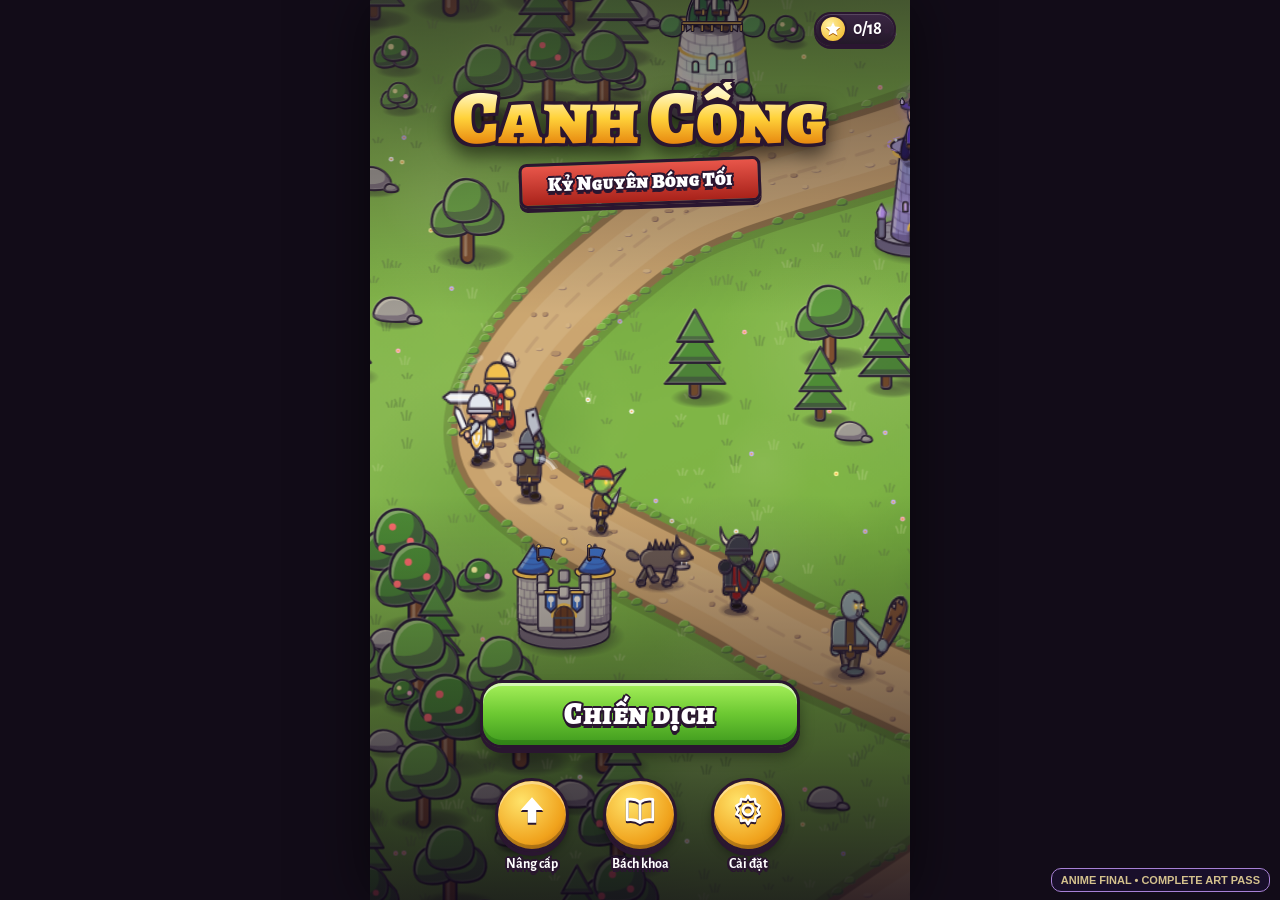
==== commit 8ef9ba43: "Add files via upload" ====
--- a/index.html
+++ b/index.html
@@ -8,7 +8,7 @@
   <meta name="apple-mobile-web-app-capable" content="yes">
   <meta name="apple-mobile-web-app-status-bar-style" content="black-translucent">
   <meta name="apple-mobile-web-app-title" content="Canh Cổng">
-  <title>Canh Cổng – Kỷ Nguyên Bóng Tối</title>
+  <title>Anime Final · Canh Cổng – Kỷ Nguyên Bóng Tối</title>
   <link rel="manifest" href="manifest.json">
   <link rel="icon" type="image/png" href="assets/icons/icon-192.png">
   <link rel="apple-touch-icon" href="assets/icons/icon-192.png">
@@ -96,24 +96,26 @@
   <div id="toast"></div>
 </div>
 
-<script src="js/config.js"></script>
-<script src="js/save.js"></script>
-<script src="js/audio.js"></script>
-<script src="js/icons.js"></script>
-<script src="js/art-kit.js"></script>
-<script src="js/art-chars.js"></script>
-<script src="js/art-towers.js"></script>
-<script src="js/art.js"></script>
-<script src="js/effects.js"></script>
-<script src="js/level.js"></script>
-<script src="js/camera.js"></script>
-<script src="js/combat.js"></script>
-<script src="js/enemies.js"></script>
-<script src="js/units.js"></script>
-<script src="js/towers.js"></script>
-<script src="js/waves.js"></script>
-<script src="js/game.js"></script>
-<script src="js/ui.js"></script>
-<script src="js/main.js"></script>
-</body>
+<script src="js/config.js?v=anime-final"></script>
+<script src="js/save.js?v=anime-final"></script>
+<script src="js/audio.js?v=anime-final"></script>
+<script src="js/icons.js?v=anime-final"></script>
+<script src="js/art-kit.js?v=anime-final"></script>
+<script src="js/art-chars.js?v=anime-final"></script>
+<script src="js/art-towers.js?v=anime-final"></script>
+<script src="js/sprites.js?v=anime-final"></script>
+<script src="js/art.js?v=anime-final"></script>
+<script src="js/anime-final.js?v=anime-final"></script>
+<script src="js/effects.js?v=anime-final"></script>
+<script src="js/level.js?v=anime-final"></script>
+<script src="js/camera.js?v=anime-final"></script>
+<script src="js/combat.js?v=anime-final"></script>
+<script src="js/enemies.js?v=anime-final"></script>
+<script src="js/units.js?v=anime-final"></script>
+<script src="js/towers.js?v=anime-final"></script>
+<script src="js/waves.js?v=anime-final"></script>
+<script src="js/game.js?v=anime-final"></script>
+<script src="js/ui.js?v=anime-final"></script>
+<script src="js/main.js?v=anime-final"></script>
+<div id="animeV5Badge" style="position:fixed;right:10px;bottom:8px;z-index:99999;background:#1b1030;color:#ffe9a8;border:1px solid #c99cff;border-radius:10px;padding:5px 9px;font:700 11px sans-serif;pointer-events:none;opacity:.82">ANIME FINAL • COMPLETE ART PASS</div></body>
 </html>
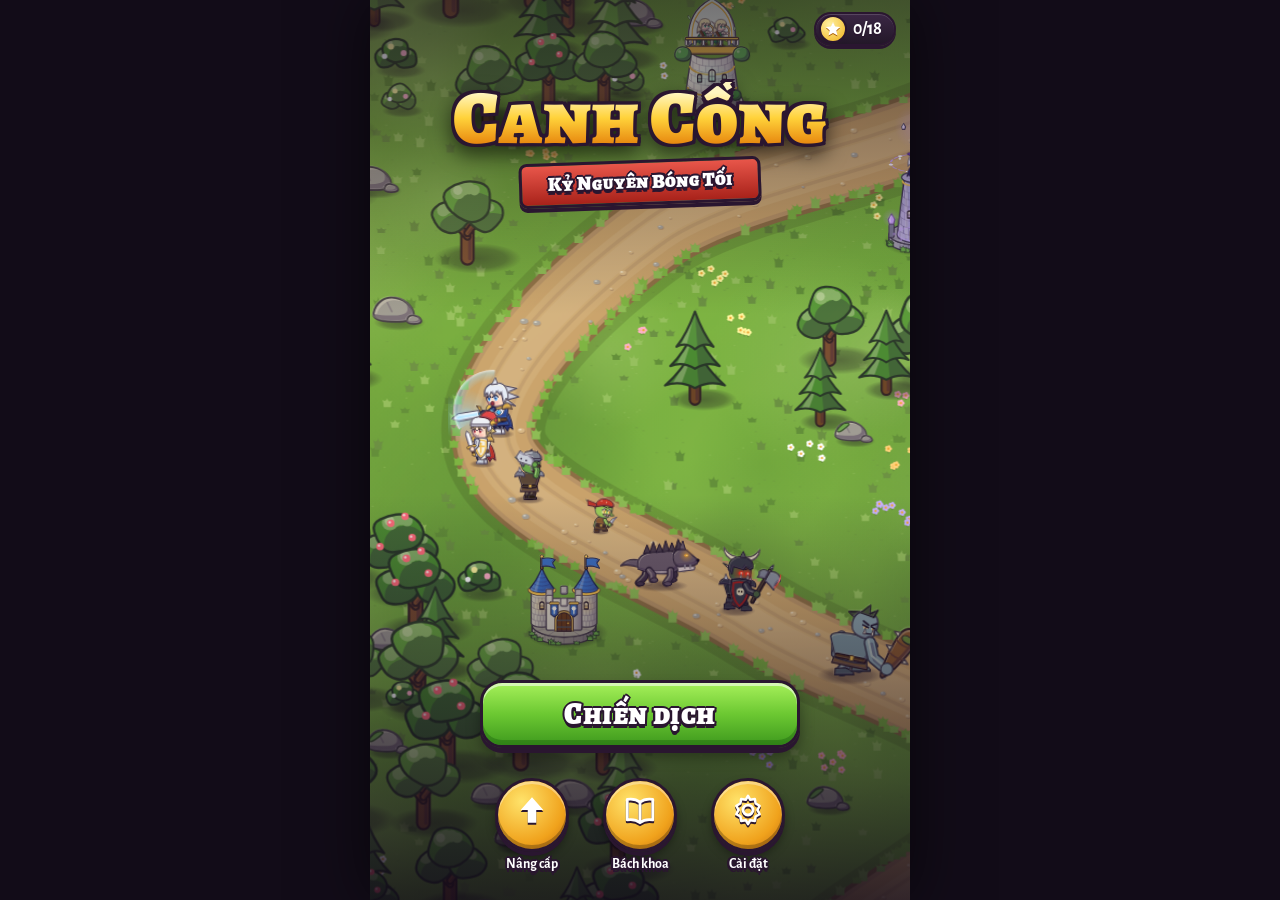
==== commit d3bdfec4: "Add files via upload" ====
--- a/index.html
+++ b/index.html
@@ -8,7 +8,7 @@
   <meta name="apple-mobile-web-app-capable" content="yes">
   <meta name="apple-mobile-web-app-status-bar-style" content="black-translucent">
   <meta name="apple-mobile-web-app-title" content="Canh Cổng">
-  <title>Anime Final · Canh Cổng – Kỷ Nguyên Bóng Tối</title>
+  <title>Canh Cổng – Kỷ Nguyên Bóng Tối</title>
   <link rel="manifest" href="manifest.json">
   <link rel="icon" type="image/png" href="assets/icons/icon-192.png">
   <link rel="apple-touch-icon" href="assets/icons/icon-192.png">
@@ -96,26 +96,24 @@
   <div id="toast"></div>
 </div>
 
-<script src="js/config.js?v=anime-final"></script>
-<script src="js/save.js?v=anime-final"></script>
-<script src="js/audio.js?v=anime-final"></script>
-<script src="js/icons.js?v=anime-final"></script>
-<script src="js/art-kit.js?v=anime-final"></script>
-<script src="js/art-chars.js?v=anime-final"></script>
-<script src="js/art-towers.js?v=anime-final"></script>
-<script src="js/sprites.js?v=anime-final"></script>
-<script src="js/art.js?v=anime-final"></script>
-<script src="js/anime-final.js?v=anime-final"></script>
-<script src="js/effects.js?v=anime-final"></script>
-<script src="js/level.js?v=anime-final"></script>
-<script src="js/camera.js?v=anime-final"></script>
-<script src="js/combat.js?v=anime-final"></script>
-<script src="js/enemies.js?v=anime-final"></script>
-<script src="js/units.js?v=anime-final"></script>
-<script src="js/towers.js?v=anime-final"></script>
-<script src="js/waves.js?v=anime-final"></script>
-<script src="js/game.js?v=anime-final"></script>
-<script src="js/ui.js?v=anime-final"></script>
-<script src="js/main.js?v=anime-final"></script>
-<div id="animeV5Badge" style="position:fixed;right:10px;bottom:8px;z-index:99999;background:#1b1030;color:#ffe9a8;border:1px solid #c99cff;border-radius:10px;padding:5px 9px;font:700 11px sans-serif;pointer-events:none;opacity:.82">ANIME FINAL • COMPLETE ART PASS</div></body>
+<script src="js/config.js?v=anime2-1"></script>
+<script src="js/save.js?v=anime2-1"></script>
+<script src="js/audio.js?v=anime2-1"></script>
+<script src="js/icons.js?v=anime2-1"></script>
+<script src="js/art-kit.js?v=anime2-1"></script>
+<script src="js/art-chars.js?v=anime2-1"></script>
+<script src="js/art-towers.js?v=anime2-1"></script>
+<script src="js/art.js?v=anime2-1"></script>
+<script src="js/effects.js?v=anime2-1"></script>
+<script src="js/level.js?v=anime2-1"></script>
+<script src="js/camera.js?v=anime2-1"></script>
+<script src="js/combat.js?v=anime2-1"></script>
+<script src="js/enemies.js?v=anime2-1"></script>
+<script src="js/units.js?v=anime2-1"></script>
+<script src="js/towers.js?v=anime2-1"></script>
+<script src="js/waves.js?v=anime2-1"></script>
+<script src="js/game.js?v=anime2-1"></script>
+<script src="js/ui.js?v=anime2-1"></script>
+<script src="js/main.js?v=anime2-1"></script>
+</body>
 </html>
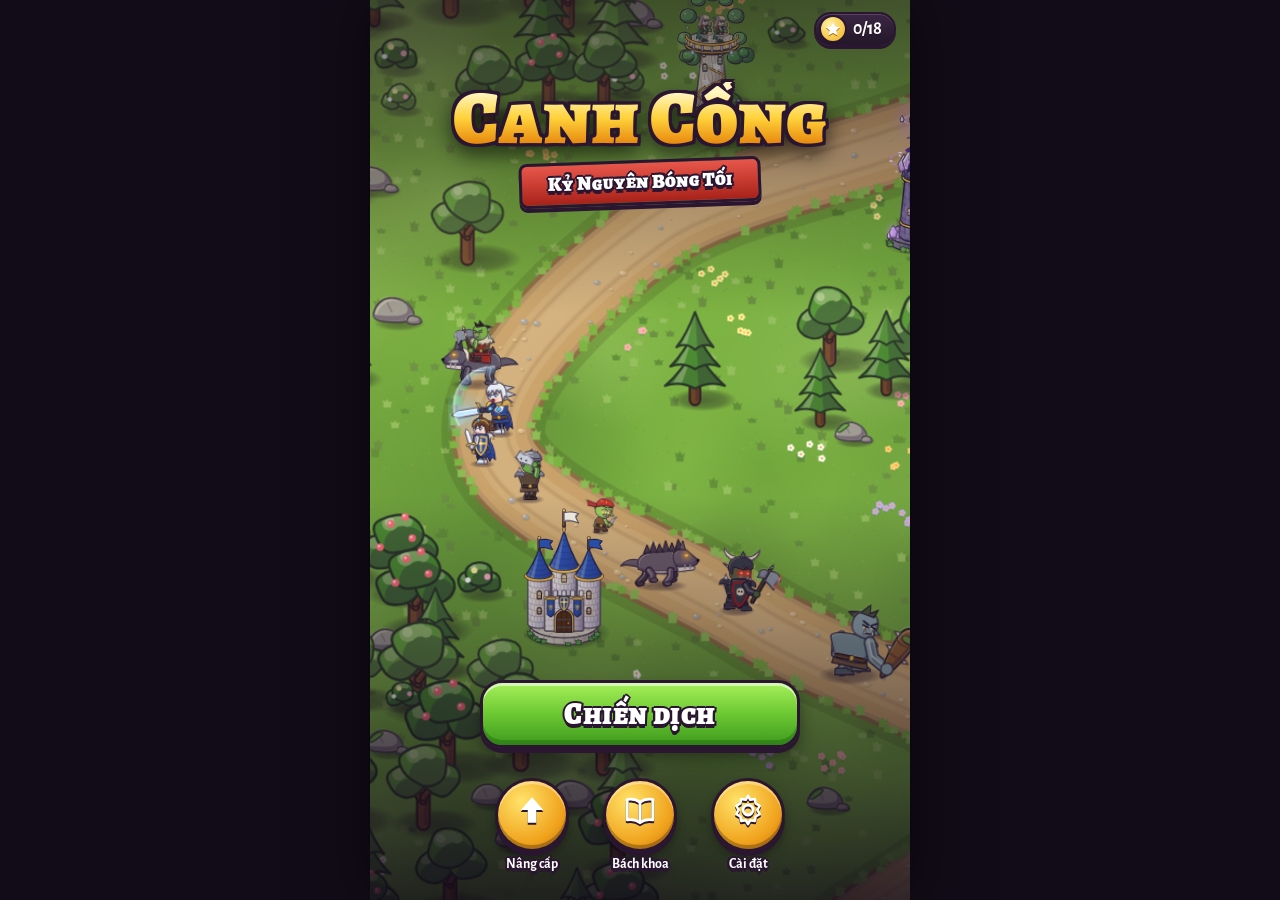
==== commit 695d792e: "Add files via upload" ====
--- a/index.html
+++ b/index.html
@@ -96,24 +96,24 @@
   <div id="toast"></div>
 </div>
 
-<script src="js/config.js?v=anime2-1"></script>
-<script src="js/save.js?v=anime2-1"></script>
-<script src="js/audio.js?v=anime2-1"></script>
-<script src="js/icons.js?v=anime2-1"></script>
-<script src="js/art-kit.js?v=anime2-1"></script>
-<script src="js/art-chars.js?v=anime2-1"></script>
-<script src="js/art-towers.js?v=anime2-1"></script>
-<script src="js/art.js?v=anime2-1"></script>
-<script src="js/effects.js?v=anime2-1"></script>
-<script src="js/level.js?v=anime2-1"></script>
-<script src="js/camera.js?v=anime2-1"></script>
-<script src="js/combat.js?v=anime2-1"></script>
-<script src="js/enemies.js?v=anime2-1"></script>
-<script src="js/units.js?v=anime2-1"></script>
-<script src="js/towers.js?v=anime2-1"></script>
-<script src="js/waves.js?v=anime2-1"></script>
-<script src="js/game.js?v=anime2-1"></script>
-<script src="js/ui.js?v=anime2-1"></script>
-<script src="js/main.js?v=anime2-1"></script>
+<script src="js/config.js?v=5toc-1"></script>
+<script src="js/save.js?v=5toc-1"></script>
+<script src="js/audio.js?v=5toc-1"></script>
+<script src="js/icons.js?v=5toc-1"></script>
+<script src="js/art-kit.js?v=5toc-1"></script>
+<script src="js/art-chars.js?v=5toc-1"></script>
+<script src="js/art-towers.js?v=5toc-1"></script>
+<script src="js/art.js?v=5toc-1"></script>
+<script src="js/effects.js?v=5toc-1"></script>
+<script src="js/level.js?v=5toc-1"></script>
+<script src="js/camera.js?v=5toc-1"></script>
+<script src="js/combat.js?v=5toc-1"></script>
+<script src="js/enemies.js?v=5toc-1"></script>
+<script src="js/units.js?v=5toc-1"></script>
+<script src="js/towers.js?v=5toc-1"></script>
+<script src="js/waves.js?v=5toc-1"></script>
+<script src="js/game.js?v=5toc-1"></script>
+<script src="js/ui.js?v=5toc-1"></script>
+<script src="js/main.js?v=5toc-1"></script>
 </body>
 </html>
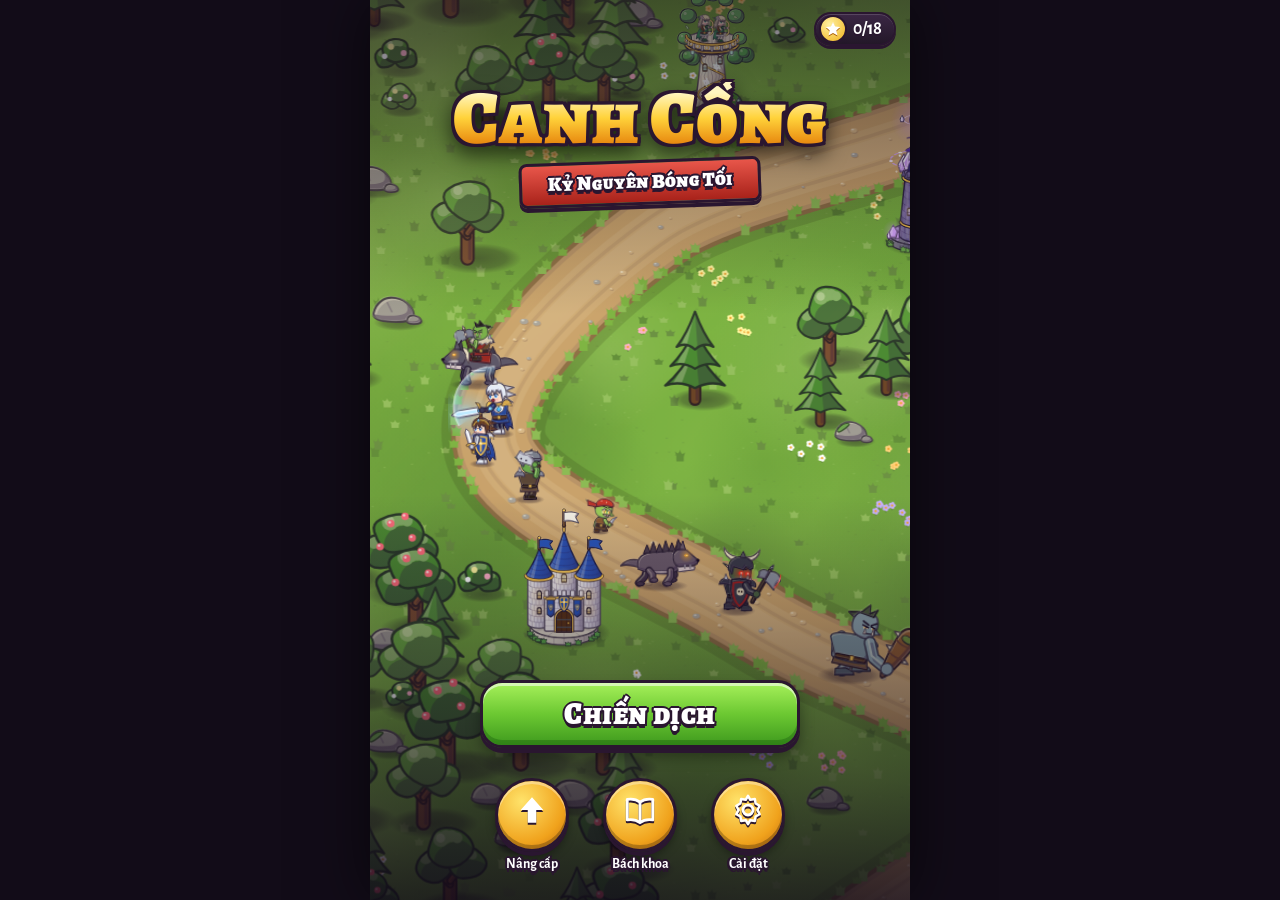
==== commit 31e07a4e: "Add files via upload" ====
--- a/index.html
+++ b/index.html
@@ -96,24 +96,25 @@
   <div id="toast"></div>
 </div>
 
-<script src="js/config.js?v=5toc-1"></script>
-<script src="js/save.js?v=5toc-1"></script>
-<script src="js/audio.js?v=5toc-1"></script>
-<script src="js/icons.js?v=5toc-1"></script>
-<script src="js/art-kit.js?v=5toc-1"></script>
-<script src="js/art-chars.js?v=5toc-1"></script>
-<script src="js/art-towers.js?v=5toc-1"></script>
-<script src="js/art.js?v=5toc-1"></script>
-<script src="js/effects.js?v=5toc-1"></script>
-<script src="js/level.js?v=5toc-1"></script>
-<script src="js/camera.js?v=5toc-1"></script>
-<script src="js/combat.js?v=5toc-1"></script>
-<script src="js/enemies.js?v=5toc-1"></script>
-<script src="js/units.js?v=5toc-1"></script>
-<script src="js/towers.js?v=5toc-1"></script>
-<script src="js/waves.js?v=5toc-1"></script>
-<script src="js/game.js?v=5toc-1"></script>
-<script src="js/ui.js?v=5toc-1"></script>
-<script src="js/main.js?v=5toc-1"></script>
+<script src="js/config.js?v=png-1"></script>
+<script src="js/save.js?v=png-1"></script>
+<script src="js/audio.js?v=png-1"></script>
+<script src="js/icons.js?v=png-1"></script>
+<script src="js/art-kit.js?v=png-1"></script>
+<script src="js/art-chars.js?v=png-1"></script>
+<script src="js/art-towers.js?v=png-1"></script>
+<script src="js/art.js?v=png-1"></script>
+<script src="js/sprites.js?v=png-1"></script>
+<script src="js/effects.js?v=png-1"></script>
+<script src="js/level.js?v=png-1"></script>
+<script src="js/camera.js?v=png-1"></script>
+<script src="js/combat.js?v=png-1"></script>
+<script src="js/enemies.js?v=png-1"></script>
+<script src="js/units.js?v=png-1"></script>
+<script src="js/towers.js?v=png-1"></script>
+<script src="js/waves.js?v=png-1"></script>
+<script src="js/game.js?v=png-1"></script>
+<script src="js/ui.js?v=png-1"></script>
+<script src="js/main.js?v=png-1"></script>
 </body>
 </html>
